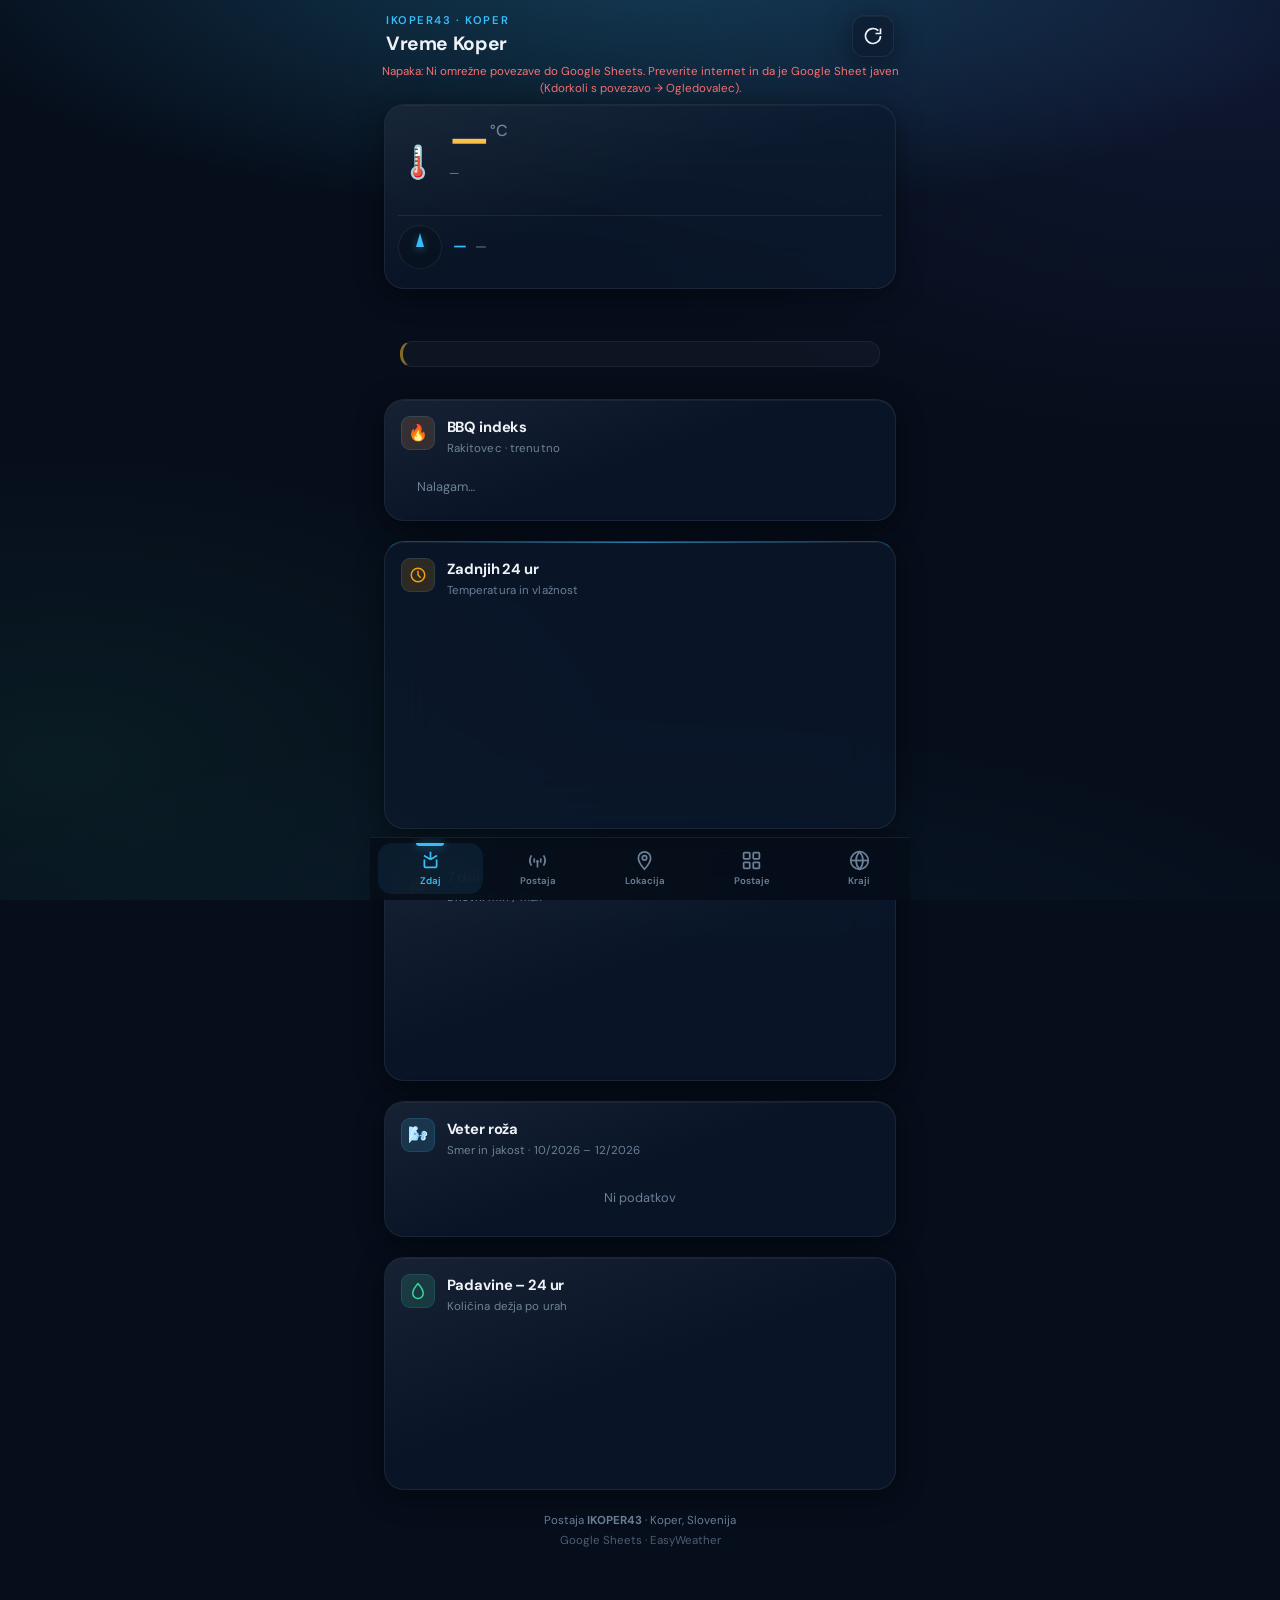
==== index.html @ 897188e5 "New feauters" ====
﻿<!DOCTYPE html>
<html lang="sl">
  <head>
    <meta charset="UTF-8" />
    <meta name="viewport" content="width=device-width, initial-scale=1, viewport-fit=cover" />
    <meta name="theme-color" content="#070f1a" />
    <meta name="description" content="Vremenska postaja IKOPER43 – Koper" />
    <title>Vreme Koper – IKOPER43</title>
    <link rel="manifest" href="manifest.webmanifest" />
    <link rel="icon" href="icons/icon-192.png" type="image/png" />
    <link rel="apple-touch-icon" href="icons/icon-192.png" />
    <meta name="apple-mobile-web-app-capable" content="yes" />
    <meta name="apple-mobile-web-app-status-bar-style" content="black-translucent" />
    <meta name="apple-mobile-web-app-title" content="Vreme Koper" />
    <meta name="mobile-web-app-capable" content="yes" />
    <link rel="preconnect" href="https://fonts.googleapis.com" />
    <link rel="preconnect" href="https://fonts.gstatic.com" crossorigin />
    <link
      href="https://fonts.googleapis.com/css2?family=DM+Sans:ital,opsz,wght@0,9..40,400;0,9..40,500;0,9..40,600;0,9..40,700&display=swap"
      rel="stylesheet"
    />
    <link rel="stylesheet" href="css/styles.css" />
    <script src="vendor/chart.umd.min.js"></script>
  </head>
  <body>
    <div class="bg-gradient" aria-hidden="true"></div>

    <header class="header">
      <div class="header__brand">
        <p class="header__station">IKOPER43 · Koper</p>
        <h1 class="header__title">Vreme Koper</h1>
      </div>
      <div class="header__actions">
        <button type="button" id="btn-install" class="btn btn--ghost hidden" aria-label="Namesti aplikacijo">
          Namesti
        </button>
        <button type="button" id="btn-refresh" class="btn btn--icon" aria-label="Osveži podatke">
          <svg width="20" height="20" viewBox="0 0 24 24" fill="none" stroke="currentColor" stroke-width="2" aria-hidden="true">
            <path d="M21 12a9 9 0 1 1-2.64-6.36" />
            <polyline points="21 3 21 9 15 9" />
          </svg>
        </button>
      </div>
    </header>

    <p id="status" class="status" role="status">Nalagam podatke…</p>

    <main class="main">
      <section class="card now-panel" aria-label="Trenutno vreme">
        <div class="now-panel__top">
          <span id="weather-icon" class="now-panel__icon" aria-hidden="true">🌡️</span>
          <div class="now-panel__main">
            <div class="now-panel__temp">
              <span id="temp-main">—</span><span class="now-panel__unit">°C</span>
              <span id="temp-trend" class="now-panel__trend" aria-hidden="true"></span>
            </div>
            <p id="hero-sub" class="now-panel__time">—</p>
            <p id="temp-feel" class="now-panel__feel"></p>
          </div>
          <div id="day-range" class="now-panel__extremes"></div>
        </div>
        <div class="now-panel__wind">
          <div class="wind-compass wind-compass--sm" aria-label="Smer vetra">
            <div class="wind-compass__ring">
              <div id="wind-needle" class="wind-compass__needle"></div>
            </div>
          </div>
          <div class="now-panel__wind-txt">
            <span id="wind-dir-label" class="now-panel__wind-dir">—</span>
            <span id="wind-speed" class="now-panel__wind-spd">—</span>
          </div>
        </div>
        <div id="metrics" class="now-panel__grid" aria-label="Meritve"></div>
      </section>

      <!-- Sonce & luna -->
      <div id="sun-strip" class="sun-strip" aria-label="Sonce in luna"></div>

      <!-- Zanimivost dneva -->
      <div id="day-fact" class="day-fact" hidden aria-label="Zanimivost dneva"></div>

      <!-- Ta dan v preteklosti -->
      <div id="day-history" class="day-history" hidden aria-label="Ta dan v preteklosti"></div>

      <!-- BBQ indeks -->
      <section class="card bbq-home-card" aria-label="BBQ indeks">
        <div class="card__head">
          <span class="card__icon" style="background:rgba(251,146,60,0.15);color:#fb923c" aria-hidden="true">🔥</span>
          <div>
            <h2 class="card__title">BBQ indeks</h2>
            <p class="card__desc" id="bbq-home-sub">Rakitovec · trenutno</p>
          </div>
        </div>
        <div id="bbq-home-content" class="bbq-content">
          <p class="forecast-loading">Nalagam…</p>
        </div>
      </section>

      <section class="card chart-card chart-card--hero">
        <div class="card__head">
          <span class="card__icon card__icon--warm" aria-hidden="true">
            <svg width="18" height="18" viewBox="0 0 24 24" fill="none" stroke="currentColor" stroke-width="2" stroke-linecap="round" stroke-linejoin="round"><circle cx="12" cy="12" r="9"/><path d="M12 7v5l3 3"/></svg>
          </span>
          <div>
            <h2 class="card__title">Zadnjih 24 ur</h2>
            <p class="card__desc">Temperatura in vlažnost</p>
          </div>
        </div>
        <div class="chart-wrap chart-wrap--hero">
          <canvas id="chart-hourly" aria-label="Graf temperature in vlažnosti"></canvas>
        </div>
      </section>

      <section class="card chart-card">
        <div class="card__head">
          <span class="card__icon card__icon--warm" aria-hidden="true">
            <svg width="18" height="18" viewBox="0 0 24 24" fill="none" stroke="currentColor" stroke-width="2" stroke-linecap="round" stroke-linejoin="round"><rect x="3" y="12" width="4" height="9" rx="1"/><rect x="10" y="7" width="4" height="14" rx="1"/><rect x="17" y="3" width="4" height="18" rx="1"/></svg>
          </span>
          <div>
            <h2 class="card__title">7 dni</h2>
            <p class="card__desc">Dnevni min / max</p>
          </div>
        </div>
        <div class="chart-wrap chart-wrap--short">
          <canvas id="chart-daily" aria-label="Graf dnevnih min in max temperatur"></canvas>
        </div>
      </section>

      <!-- Veter roža -->
      <section class="card" aria-label="Veter roža">
        <div class="card__head">
          <span class="card__icon" style="background:rgba(56,189,248,0.15);color:#38bdf8" aria-hidden="true">🌬️</span>
          <div>
            <h2 class="card__title">Veter roža</h2>
            <p class="card__desc">Smer in jakost · <span id="wind-rose-info">zadnji 3 meseci</span></p>
          </div>
        </div>
        <div id="wind-rose-svg" style="display:flex;justify-content:center;overflow:hidden">
          <p class="forecast-loading">Nalagam…</p>
        </div>
      </section>

      <section class="card chart-card">
        <div class="card__head">
          <span class="card__icon card__icon--rain" aria-hidden="true">
            <svg width="18" height="18" viewBox="0 0 24 24" fill="none" stroke="currentColor" stroke-width="2" stroke-linecap="round" stroke-linejoin="round"><path d="M12 2c0 0-7 8-7 13a7 7 0 0 0 14 0c0-5-7-13-7-13z"/></svg>
          </span>
          <div>
            <h2 class="card__title">Padavine – 24 ur</h2>
            <p class="card__desc">Količina dežja po urah</p>
          </div>
        </div>
        <div class="chart-wrap chart-wrap--short chart-wrap--has-empty">
          <canvas id="chart-precip-24h" aria-label="Graf padavin zadnjih 24 ur"></canvas>
          <p class="chart-empty hidden">Ni padavin v zadnjih 24 urah</p>
        </div>
      </section>

    </main>

    <footer class="footer">
      <p>Postaja <strong>IKOPER43</strong> · Koper, Slovenija</p>
      <p class="footer__meta">Google Sheets · EasyWeather</p>
    </footer>

        <nav class="bottom-nav" aria-label="Glavna navigacija">
      <a href="./" class="bottom-nav__link bottom-nav__link--active">
        <svg class="bottom-nav__svg" viewBox="0 0 24 24" fill="none" stroke="currentColor" stroke-width="2" aria-hidden="true">
          <path d="M12 3v9m0 0 7.5-4.5M12 12 4.5 7.5M5 12v7a2 2 0 0 0 2 2h10a2 2 0 0 0 2-2v-7" />
        </svg>
        Zdaj
      </a>
      <a href="./forecast.html" class="bottom-nav__link">
        <svg class="bottom-nav__svg" viewBox="0 0 24 24" fill="none" stroke="currentColor" stroke-width="2" aria-hidden="true">
          <path d="M12 13v7"/><path d="M8.56 9.56a6 6 0 0 0 0 4.88M15.44 9.56a6 6 0 0 1 0 4.88"/><path d="M5.12 6.12a11 11 0 0 0 0 11.76M18.88 6.12a11 11 0 0 1 0 11.76"/><circle cx="12" cy="13" r="1.5" fill="currentColor" stroke="none"/>
        </svg>
        Postaja
      </a>
      <a href="./lokacija.html" class="bottom-nav__link">
        <svg class="bottom-nav__svg" viewBox="0 0 24 24" fill="none" stroke="currentColor" stroke-width="2" aria-hidden="true">
          <path d="M12 2a7 7 0 0 1 7 7c0 5-7 13-7 13S5 14 5 9a7 7 0 0 1 7-7z"/><circle cx="12" cy="9" r="2.5"/>
        </svg>
        Lokacija
      </a>
      <a href="./postaje.html" class="bottom-nav__link">
        <svg class="bottom-nav__svg" viewBox="0 0 24 24" fill="none" stroke="currentColor" stroke-width="2" aria-hidden="true">
          <rect x="3" y="3" width="7" height="7" rx="1"/><rect x="14" y="3" width="7" height="7" rx="1"/><rect x="3" y="14" width="7" height="7" rx="1"/><rect x="14" y="14" width="7" height="7" rx="1"/>
        </svg>
        Postaje
      </a>
      <a href="./sreca.html" class="bottom-nav__link">
        <svg class="bottom-nav__svg" viewBox="0 0 24 24" fill="none" stroke="currentColor" stroke-width="2" aria-hidden="true">
          <circle cx="12" cy="12" r="10"/><path d="M12 2a15.3 15.3 0 0 1 4 10 15.3 15.3 0 0 1-4 10 15.3 15.3 0 0 1-4-10 15.3 15.3 0 0 1 4-10z"/><path d="M2 12h20"/>
        </svg>
        Kraji
      </a>
    </nav>

    <script type="module" src="js/app.js"></script>
    <noscript>
      <p class="noscript-msg">Za prikaz vremena potrebujete JavaScript.</p>
    </noscript>
  </body>
</html>
---- css/styles.css ----
:root {
  --bg: #060e1b;
  --bg-elevated: #0d1e33;
  --card: rgba(12, 26, 46, 0.68);
  --card-hover: rgba(18, 36, 60, 0.88);
  --card-border: rgba(255, 255, 255, 0.07);
  --card-highlight: rgba(255, 255, 255, 0.045);
  --text: #eef2f7;
  --text-secondary: #94a3b8;
  --muted: #6b7f96;
  --accent: #38bdf8;
  --accent-dim: rgba(56, 189, 248, 0.12);
  --warm: #f59e0b;
  --warm-glow: rgba(245, 158, 11, 0.22);
  --cold: #38bdf8;
  --hot: #f43f5e;
  --rain: #34d399;
  --radius: 20px;
  --radius-sm: 12px;
  --shadow: 0 6px 28px rgba(0, 0, 0, 0.45), 0 1px 0 var(--card-highlight) inset;
  --safe-bottom: env(safe-area-inset-bottom, 0px);
}

*,
*::before,
*::after {
  box-sizing: border-box;
}

html {
  -webkit-tap-highlight-color: transparent;
}

body {
  margin: 0;
  min-height: 100dvh;
  font-family: 'DM Sans', system-ui, sans-serif;
  background: var(--bg);
  color: var(--text);
  line-height: 1.5;
  padding-bottom: calc(4.75rem + var(--safe-bottom));
  -webkit-font-smoothing: antialiased;
}

.bg-gradient {
  position: fixed;
  inset: 0;
  z-index: -1;
  background:
    radial-gradient(ellipse 100% 50% at 50% -5%, rgba(56, 189, 248, 0.26), transparent 58%),
    radial-gradient(ellipse 55% 45% at 95% 5%, rgba(99, 102, 241, 0.1), transparent),
    radial-gradient(ellipse 45% 35% at 5% 85%, rgba(52, 211, 153, 0.07), transparent),
    radial-gradient(ellipse 60% 30% at 50% 110%, rgba(56, 189, 248, 0.06), transparent),
    var(--bg);
}

/* —— Header —— */
.header {
  display: flex;
  align-items: center;
  justify-content: space-between;
  padding: 0.75rem 1rem 0.25rem;
  max-width: 540px;
  margin: 0 auto;
}

.header__station {
  margin: 0;
  font-size: 0.7rem;
  font-weight: 600;
  letter-spacing: 0.14em;
  text-transform: uppercase;
  color: var(--accent);
}

.header__title {
  margin: 0.1rem 0 0;
  font-size: 1.2rem;
  font-weight: 700;
  letter-spacing: -0.02em;
}

.header__actions {
  display: flex;
  gap: 0.5rem;
  align-items: center;
}

.btn {
  border: none;
  cursor: pointer;
  font: inherit;
  border-radius: var(--radius-sm);
  transition: background 0.2s, transform 0.15s;
}

.btn:active {
  transform: scale(0.96);
}

.btn--ghost {
  padding: 0.5rem 0.85rem;
  background: var(--accent-dim);
  color: var(--accent);
  font-size: 0.78rem;
  font-weight: 600;
}

.btn--icon {
  width: 42px;
  height: 42px;
  display: grid;
  place-items: center;
  background: var(--card);
  border: 1px solid var(--card-border);
  color: var(--text);
  box-shadow: var(--shadow);
}

.hidden {
  display: none !important;
}

.status {
  text-align: center;
  font-size: 0.72rem;
  color: var(--muted);
  margin: 0 1rem 0.4rem;
  min-height: 1rem;
  max-width: 540px;
  margin-left: auto;
  margin-right: auto;
}

.status--error {
  color: #f87171;
}

/* —— Layout —— */
.main {
  max-width: 540px;
  margin: 0 auto;
  padding: 0 0.85rem 1rem;
  display: flex;
  flex-direction: column;
  gap: 1.25rem;
}

.card {
  background: var(--card);
  border: 1px solid var(--card-border);
  border-radius: var(--radius);
  box-shadow: var(--shadow);
  backdrop-filter: blur(24px);
  -webkit-backdrop-filter: blur(24px);
  position: relative;
  overflow: hidden;
}
.card::before {
  content: '';
  position: absolute;
  inset: 0;
  border-radius: inherit;
  background: linear-gradient(160deg, rgba(255,255,255,0.055) 0%, transparent 50%);
  pointer-events: none;
}

.card__head {
  display: flex;
  align-items: flex-start;
  gap: 0.75rem;
  padding: 1rem 1rem 0;
}

.card__icon {
  width: 34px;
  height: 34px;
  display: grid;
  place-items: center;
  border-radius: 9px;
  background: var(--accent-dim);
  color: var(--accent);
  flex-shrink: 0;
  border: 1px solid rgba(56,189,248,0.15);
}

.card__icon svg {
  display: block;
}

.card__icon--warm {
  background: rgba(245, 158, 11, 0.15);
  color: var(--warm);
}

.card__icon--rain {
  background: rgba(52, 211, 153, 0.15);
  color: var(--rain);
}

.card__title {
  margin: 0;
  font-size: 0.92rem;
  font-weight: 700;
  letter-spacing: -0.01em;
}

.card__desc {
  margin: 0.1rem 0 0;
  font-size: 0.72rem;
  color: var(--muted);
  letter-spacing: 0.01em;
}

/* —— Trenutno stanje (kompaktno) —— */
.now-panel {
  padding: 0.75rem 0.85rem 0.65rem;
}

.now-panel__top {
  display: flex;
  align-items: center;
  gap: 0.65rem;
}

.now-panel__icon {
  font-size: 2rem;
  line-height: 1;
  flex-shrink: 0;
}

.now-panel__main {
  flex: 1;
  min-width: 0;
}

.now-panel__temp {
  display: flex;
  align-items: flex-start;
  gap: 0.1rem;
  line-height: 1;
}

.now-panel__temp span:first-child {
  font-size: 2.75rem;
  font-weight: 700;
  letter-spacing: -0.03em;
  background: linear-gradient(180deg, #fde68a 0%, var(--warm) 100%);
  -webkit-background-clip: text;
  -webkit-text-fill-color: transparent;
  background-clip: text;
}

.now-panel__unit {
  font-size: 1rem;
  font-weight: 500;
  color: var(--muted);
  margin-top: 0.35rem;
  -webkit-text-fill-color: var(--muted);
}

/* Trend puščica */
.now-panel__trend {
  font-size: 1.4rem;
  font-weight: 700;
  margin-top: 0.2rem;
  margin-left: 0.1rem;
  -webkit-text-fill-color: initial;
  line-height: 1;
}
.trend--up   { color: #f43f5e; }
.trend--down { color: #38bdf8; }
.trend--flat { color: var(--muted); }

/* Občutek temperature */
.now-panel__feel {
  display: inline-block;
  font-size: 0.7rem;
  font-weight: 600;
  padding: 0.15em 0.5em;
  border-radius: 5px;
  margin: 0.25rem 0 0;
}
.feel--freeze   { background: rgba(56,189,248,0.2);  color: #7dd3fc; }
.feel--cold     { background: rgba(56,189,248,0.15); color: #38bdf8; }
.feel--cool     { background: rgba(99,179,237,0.12); color: #93c5fd; }
.feel--nice     { background: rgba(52,211,153,0.15); color: #34d399; }
.feel--warm     { background: rgba(245,158,11,0.15); color: #f59e0b; }
.feel--hot      { background: rgba(244,63,94,0.15);  color: #f43f5e; }
.feel--scorching{ background: rgba(244,63,94,0.25);  color: #fb7185; }

/* Zadnji dež – manjši tekst v metrics celici */
.now-stat__sub {
  display: block;
  font-size: 0.6rem;
  font-weight: 400;
  color: var(--muted);
  margin-top: 0.1rem;
  line-height: 1.2;
}

.now-panel__time {
  margin: 0.2rem 0 0;
  font-size: 0.75rem;
  color: var(--muted);
}

.now-panel__extremes {
  display: flex;
  flex-direction: column;
  gap: 0.3rem;
  flex-shrink: 0;
}

.now-ext {
  font-size: 1rem;
  font-weight: 700;
  padding: 0.2rem 0.45rem;
  border-radius: 6px;
  background: rgba(0, 0, 0, 0.25);
  text-align: center;
  white-space: nowrap;
}

.now-ext--cold {
  color: var(--cold);
}

.now-ext--hot {
  color: var(--hot);
}

.now-panel__wind {
  display: flex;
  align-items: center;
  gap: 0.65rem;
  margin-top: 0.55rem;
  padding-top: 0.55rem;
  border-top: 1px solid var(--card-border);
}

.now-panel__wind-txt {
  display: flex;
  align-items: baseline;
  gap: 0.5rem;
  flex: 1;
}

.now-panel__wind-dir {
  font-weight: 700;
  font-size: 0.95rem;
  color: var(--accent);
}

.now-panel__wind-spd {
  font-size: 0.85rem;
  color: var(--muted);
}

.now-panel__grid {
  display: grid;
  grid-template-columns: repeat(3, 1fr);
  gap: 0.35rem;
  margin-top: 0.55rem;
}

.now-stat {
  background: rgba(0, 0, 0, 0.2);
  border-radius: 8px;
  padding: 0.35rem 0.4rem;
  text-align: center;
}

.now-stat__lbl {
  display: block;
  font-size: 0.6rem;
  text-transform: uppercase;
  letter-spacing: 0.04em;
  color: var(--muted);
  line-height: 1.2;
}

.now-stat__val {
  display: block;
  font-size: 0.8rem;
  font-weight: 600;
  margin-top: 0.1rem;
  font-variant-numeric: tabular-nums;
}

/* —— Wind compass —— */
.wind-compass__ring {
  position: relative;
  width: 96px;
  height: 96px;
  border-radius: 50%;
  border: 2px solid var(--card-border);
  background: rgba(0, 0, 0, 0.2);
}

.wind-compass--sm .wind-compass__ring {
  width: 44px;
  height: 44px;
  border-width: 1px;
}

.wind-compass__needle {
  position: absolute;
  inset: 14px;
  transform-origin: center center;
  transition: transform 0.45s cubic-bezier(0.34, 1.2, 0.64, 1);
}

.wind-compass--sm .wind-compass__needle {
  inset: 6px;
}

.wind-compass__needle::after {
  content: '';
  position: absolute;
  left: 50%;
  top: 2px;
  margin-left: -6px;
  border-left: 6px solid transparent;
  border-right: 6px solid transparent;
  border-bottom: 28px solid var(--accent);
  filter: drop-shadow(0 2px 4px rgba(56, 189, 248, 0.45));
}

.wind-compass--sm .wind-compass__needle::after {
  margin-left: -4px;
  border-left-width: 4px;
  border-right-width: 4px;
  border-bottom-width: 14px;
  top: 1px;
}

/* —— Charts —— */
.chart-card {
  padding-bottom: 0.85rem;
}

/* —— Alarmi —— */
#alerts-container {
  max-width: 540px;
  margin: 0 auto;
  padding: 0 0.85rem;
  display: flex;
  flex-direction: column;
  gap: 0.4rem;
}

.alert-banner {
  display: flex;
  align-items: flex-start;
  gap: 0.6rem;
  padding: 0.65rem 0.85rem;
  border-radius: var(--radius-sm);
  border-left: 3px solid currentColor;
  font-size: 0.82rem;
}

.alert-banner__icon { font-size: 1rem; flex-shrink: 0; line-height: 1.4; }
.alert-banner__body { display: flex; flex-direction: column; gap: 0.1rem; }
.alert-banner__body strong { font-weight: 700; }

.alert--yellow  { background: rgba(234,179,8,0.12);   color: #fcd34d; }
.alert--orange  { background: rgba(249,115,22,0.12);  color: #fb923c; }
.alert--red     { background: rgba(244,63,94,0.15);   color: #f43f5e; }
.alert--violet  { background: rgba(167,139,250,0.15); color: #a78bfa; }

.alert-fallback-link {
  display: inline-block;
  padding: 0.35rem 0.8rem;
  font-size: 0.78rem;
  color: var(--muted);
  text-decoration: none;
  border: 1px solid var(--card-border);
  border-radius: var(--radius-sm);
  transition: color 0.15s, border-color 0.15s;
}
.alert-fallback-link:hover { color: var(--text); border-color: rgba(255,255,255,0.2); }

/* —— 7-dnevna napoved —— */
.forecast-card { padding-bottom: 1rem; }

.forecast-scroll {
  display: flex;
  overflow-x: auto;
  gap: 0.4rem;
  padding: 0.5rem 1rem 0.25rem;
  -webkit-overflow-scrolling: touch;
  scrollbar-width: none;
}
.forecast-scroll::-webkit-scrollbar { display: none; }

.forecast-loading {
  color: var(--muted);
  font-size: 0.8rem;
  padding: 0.5rem 1rem;
  margin: 0;
}

.forecast-day {
  display: flex;
  flex-direction: column;
  align-items: center;
  gap: 0.3rem;
  min-width: 60px;
  padding: 0.6rem 0.4rem;
  border-radius: var(--radius-sm);
  background: rgba(0,0,0,0.2);
  border: 1px solid var(--card-border);
  flex-shrink: 0;
}

.forecast-day__lbl {
  font-size: 0.68rem;
  font-weight: 600;
  color: var(--muted);
  text-transform: uppercase;
  letter-spacing: 0.04em;
}

.forecast-day__icon { font-size: 1.5rem; line-height: 1; }

.forecast-day__temps {
  display: flex;
  flex-direction: column;
  align-items: center;
  gap: 0.1rem;
  line-height: 1.2;
}

.forecast-day__max {
  font-size: 0.88rem;
  font-weight: 700;
  color: var(--hot);
}

.forecast-day__min {
  font-size: 0.75rem;
  font-weight: 500;
  color: var(--cold);
}

.forecast-day__rain {
  font-size: 0.65rem;
  color: var(--rain);
  font-weight: 600;
}

.forecast-day__rain--none { color: var(--muted); }

/* —— Radar —— */
.radar-card { padding-bottom: 0.85rem; }

/* —— Temperatura morja —— */
.sea-card { padding-bottom: 1rem; }

.sea-content { padding: 0.75rem 1rem 0; }

.sea-current {
  display: flex;
  align-items: baseline;
  gap: 0.5rem;
  margin-bottom: 0.85rem;
}

.sea-current__val {
  font-size: 2rem;
  font-weight: 700;
  color: #38bdf8;
  letter-spacing: -0.02em;
}

.sea-current__lbl {
  font-size: 0.75rem;
  color: var(--muted);
}

.sea-week {
  display: flex;
  gap: 0.4rem;
  overflow-x: auto;
  scrollbar-width: none;
  padding-bottom: 0.25rem;
}
.sea-week::-webkit-scrollbar { display: none; }

.sea-day {
  display: flex;
  flex-direction: column;
  align-items: center;
  gap: 0.2rem;
  min-width: 52px;
  padding: 0.45rem 0.3rem;
  border-radius: var(--radius-sm);
  background: rgba(56,189,248,0.07);
  border: 1px solid rgba(56,189,248,0.15);
  flex-shrink: 0;
}

.sea-day__lbl {
  font-size: 0.62rem;
  font-weight: 600;
  color: var(--muted);
  text-transform: uppercase;
  letter-spacing: 0.04em;
}

.sea-day__val {
  font-size: 0.85rem;
  font-weight: 700;
  color: #38bdf8;
}

/* —— Radar zemljevid —— */
.radar-map-wrap {
  padding: 0.5rem 0.75rem 0.75rem;
  display: flex;
  flex-direction: column;
  gap: 0.5rem;
}

.radar-map {
  width: 100%;
  height: 300px;
  border-radius: 10px;
  overflow: hidden;
  background: #0f1c2e;
  z-index: 0;
}

.radar-controls {
  display: flex;
  align-items: center;
  gap: 0.65rem;
}

.radar-btn {
  width: 34px;
  height: 34px;
  border-radius: 50%;
  border: none;
  background: var(--accent-dim);
  color: var(--accent);
  cursor: pointer;
  display: grid;
  place-items: center;
  flex-shrink: 0;
  transition: background 0.15s;
}

.radar-btn:active { transform: scale(0.94); }

.radar-timeline {
  flex: 1;
  height: 4px;
  background: rgba(148,163,184,0.15);
  border-radius: 2px;
  overflow: hidden;
}

.radar-timeline__bar {
  height: 100%;
  width: 0%;
  background: var(--accent);
  border-radius: 2px;
  transition: width 0.3s;
}

.radar-time {
  font-size: 0.72rem;
  font-weight: 600;
  color: var(--muted);
  font-variant-numeric: tabular-nums;
  min-width: 2.5rem;
  text-align: right;
}

.radar-time--forecast { color: var(--rain); }

.radar-updated {
  margin: 0;
  font-size: 0.65rem;
  color: var(--muted);
  text-align: right;
}

/* ARSO radar GIF */
.windy-wrap {
  padding: 0 0 0.75rem;
  border-radius: 0 0 1rem 1rem;
  overflow: hidden;
}

.windy-wrap iframe {
  width: 100%;
  height: 380px;
  border: none;
  display: block;
}

.radar-wrap {
  padding: 0.5rem 0.75rem 0.75rem;
  display: flex;
  flex-direction: column;
  gap: 0.5rem;
}

.radar-img {
  width: 100%;
  max-width: 100%;
  height: auto;
  display: block;
  border-radius: 10px;
  overflow: hidden;
  background: #0f1c2e;
}

/* —— Vremenski alarmi —— */
.warn-list { padding: 0.5rem 0.75rem 0.75rem; display: flex; flex-direction: column; gap: 0.5rem; }

.warn-none {
  padding: 0.6rem 0.25rem;
  font-size: 0.85rem;
  color: var(--muted);
  margin: 0;
}

.warn-row {
  display: flex;
  align-items: center;
  gap: 0.6rem;
  padding: 0.6rem 0.75rem;
  border-radius: 12px;
  background: rgba(255,255,255,0.04);
  position: relative;
  overflow: hidden;
}

.warn-row__bar {
  position: absolute;
  left: 0; top: 0; bottom: 0;
  width: 3px;
  border-radius: 0 2px 2px 0;
}

.warn-row__icon { font-size: 1.2rem; flex-shrink: 0; }

.warn-row__body {
  flex: 1;
  display: flex;
  flex-direction: column;
  gap: 0.1rem;
}

.warn-row__title { font-size: 0.85rem; font-weight: 600; }
.warn-row__desc  { font-size: 0.75rem; color: var(--muted); }

.warn-row__badge {
  font-size: 0.65rem;
  font-weight: 700;
  padding: 0.2rem 0.5rem;
  border-radius: 20px;
  white-space: nowrap;
}
.warn-row__badge--yellow { background: rgba(251,191,36,0.18); color: #fbbf24; }
.warn-row__badge--orange { background: rgba(249,115,22,0.18); color: #f97316; }
.warn-row__badge--red    { background: rgba(244,63,94,0.18);  color: #f43f5e; }

/* —— Aktivnosti —— */
.act-list { padding: 0.5rem 0.75rem 0.75rem; display: flex; flex-direction: column; gap: 0.55rem; }

.act-row {
  display: flex;
  align-items: center;
  gap: 0.65rem;
}

.act-row__icon { font-size: 1.3rem; width: 1.8rem; text-align: center; flex-shrink: 0; }

.act-row__body { flex: 1; }

.act-row__top {
  display: flex;
  justify-content: space-between;
  align-items: baseline;
  margin-bottom: 0.25rem;
}

.act-row__name  { font-size: 0.82rem; font-weight: 600; }
.act-row__score { font-size: 0.75rem; font-weight: 700; }

.act-bar {
  height: 5px;
  border-radius: 3px;
  background: rgba(255,255,255,0.08);
  overflow: hidden;
}

.act-bar__fill {
  height: 100%;
  border-radius: 3px;
  transition: width 0.6s ease;
}

/* —— Kraji grid —— */
.main--kraji { padding-top: 0.5rem; }

.kraji-grid {
  display: grid;
  grid-template-columns: repeat(2, 1fr);
  gap: 0.5rem;
  padding: 0.5rem 0.75rem 0.75rem;
}

.kraj-tile {
  background: rgba(255,255,255,0.04);
  border: 1px solid rgba(255,255,255,0.07);
  border-radius: 14px;
  padding: 0.65rem 0.7rem;
  display: flex;
  flex-direction: column;
  gap: 0.2rem;
}

.kraj-tile__top {
  display: flex;
  align-items: center;
  gap: 0.35rem;
  margin-bottom: 0.15rem;
}

.kraj-tile__emoji { font-size: 1rem; line-height: 1; }
.kraj-tile__name  { flex: 1; font-size: 0.75rem; font-weight: 600; white-space: nowrap; overflow: hidden; text-overflow: ellipsis; }
.kraj-tile__icon  { font-size: 1.1rem; }

.kraj-tile__temp {
  font-size: 1.6rem;
  font-weight: 700;
  letter-spacing: -0.03em;
  line-height: 1;
}

.kraj-tile__range {
  font-size: 0.68rem;
  color: var(--muted);
  display: flex;
  gap: 0.3rem;
  align-items: center;
  flex-wrap: wrap;
}

.kraj-rain { color: #38bdf8; }

/* —— Valovi (Windy) —— */
.waves-scroll { padding: 0.25rem 0.75rem 0.75rem; }

.waves-list { display: flex; flex-direction: column; }

.waves-day-sep {
  font-size: 0.7rem;
  font-weight: 700;
  letter-spacing: 0.06em;
  text-transform: uppercase;
  color: var(--muted);
  padding: 0.6rem 0 0.2rem;
}

.waves-row {
  display: grid;
  grid-template-columns: 3rem 3.5rem 3rem 1fr;
  align-items: center;
  gap: 0.5rem;
  padding: 0.35rem 0;
  border-bottom: 1px solid rgba(255,255,255,0.04);
  font-size: 0.82rem;
}
.waves-row:last-child { border-bottom: none; }

.waves-row__time { color: var(--muted); font-size: 0.75rem; }
.waves-row__h    { font-weight: 700; font-size: 0.9rem; }
.waves-row__dir  { color: var(--text-secondary); font-size: 0.78rem; }
.waves-row__per  { color: var(--muted); font-size: 0.75rem; text-align: right; }

/* —— Satelitska slika —— */
.satellite-controls {
  display: flex;
  gap: 0.4rem;
  padding: 0 0.75rem 0.5rem;
}
.sat-btn {
  padding: 0.25rem 0.7rem;
  border: 1px solid rgba(255,255,255,0.15);
  border-radius: 20px;
  background: transparent;
  color: var(--text-secondary);
  font-size: 0.75rem;
  cursor: pointer;
  transition: all 0.15s;
}
.sat-btn--active,
.sat-btn:hover {
  background: rgba(129,140,248,0.18);
  border-color: #818cf8;
  color: #c7d2fe;
}
.satellite-wrap {
  padding: 0 0.75rem 0.75rem;
  display: flex;
  flex-direction: column;
  gap: 0.5rem;
}
.satellite-img {
  width: 100%;
  height: auto;
  display: block;
  border-radius: 10px;
  background: #0f1c2e;
  min-height: 120px;
}

/* —— Urna napoved —— */
.forecast-hourly-wrap { padding: 0 0 0.5rem; }

.hourly-scroll {
  display: flex;
  flex-direction: column;
  max-height: 380px;
  overflow-y: auto;
  scrollbar-width: thin;
  scrollbar-color: var(--card-border) transparent;
}

.hourly-day-sep {
  padding: 0.5rem 1rem 0.25rem;
  font-size: 0.68rem;
  font-weight: 700;
  color: var(--accent);
  text-transform: uppercase;
  letter-spacing: 0.06em;
  background: rgba(56,189,248,0.05);
  border-top: 1px solid var(--card-border);
}

.hourly-item {
  display: grid;
  grid-template-columns: 3rem 1.6rem 2.5rem 3rem 2rem;
  align-items: center;
  gap: 0.5rem;
  padding: 0.45rem 1rem;
  border-bottom: 1px solid rgba(148,163,184,0.05);
  font-variant-numeric: tabular-nums;
}

.hourly-item:last-child { border-bottom: none; }

.hourly-item__time {
  font-size: 0.78rem;
  color: var(--muted);
}

.hourly-item__icon { font-size: 1.1rem; text-align: center; }

.hourly-item__temp {
  font-size: 0.88rem;
  font-weight: 600;
}

.hourly-item__rain {
  font-size: 0.78rem;
  color: var(--rain);
  font-weight: 600;
}

.hourly-item__rain--none { color: var(--muted); }

.hourly-item__unit {
  font-size: 0.6rem;
  font-weight: 400;
  margin-left: 0.1em;
}

.hourly-item__prob {
  font-size: 0.72rem;
  color: var(--muted);
}

.forecast-day__prob {
  font-size: 0.6rem;
  color: var(--muted);
  font-weight: 400;
}

/* Hero card – prvi graf na glavni strani */
.chart-card--hero {
  border-top-color: rgba(56, 189, 248, 0.3);
  position: relative;
  overflow: hidden;
}

.chart-card--hero::before {
  content: '';
  position: absolute;
  top: 0; left: 8%; right: 8%;
  height: 1px;
  background: linear-gradient(90deg, transparent, rgba(56, 189, 248, 0.6), transparent);
  pointer-events: none;
}

.chart-wrap {
  position: relative;
  height: 190px;
  padding: 0 0.5rem 0.25rem;
}

.chart-wrap--hero {
  height: 215px;
}

.chart-wrap--short {
  height: 160px;
}

.chart-wrap--tall {
  height: 260px;
}

.chart-wrap--compact {
  height: 140px;
}

/* Empty state za padavinski graf */
.chart-wrap--has-empty {
  display: grid;
}

.chart-wrap--has-empty canvas,
.chart-wrap--has-empty .chart-empty {
  grid-area: 1 / 1;
}

.chart-empty {
  display: flex;
  align-items: center;
  justify-content: center;
  margin: 0;
  font-size: 0.8rem;
  color: var(--muted);
  pointer-events: none;
}

.charts-stack {
  display: flex;
  flex-direction: column;
  gap: 0.85rem;
}

/* —— Footer —— */
.footer {
  max-width: 540px;
  margin: 0 auto;
  padding: 0.25rem 1.25rem 0.5rem;
  text-align: center;
  font-size: 0.72rem;
  color: var(--muted);
}

.footer p {
  margin: 0.15rem 0;
}

.footer__meta {
  opacity: 0.7;
}

.noscript-msg {
  padding: 1rem;
  color: #f87171;
  text-align: center;
}

body.is-loading .now-panel__temp span:first-child {
  opacity: 0.45;
}

/* —— Bottom nav —— */
.bottom-nav {
  position: fixed;
  bottom: 0;
  left: 0;
  right: 0;
  z-index: 50;
  display: flex;
  max-width: 540px;
  margin: 0 auto;
  padding: 0.35rem 0.5rem calc(0.35rem + var(--safe-bottom));
  gap: 0.15rem;
  background: rgba(6, 14, 25, 0.92);
  border-top: 1px solid rgba(255,255,255,0.07);
  backdrop-filter: blur(28px);
  -webkit-backdrop-filter: blur(28px);
  overflow-x: auto;
  scrollbar-width: none;
}
.bottom-nav::-webkit-scrollbar { display: none; }

.bottom-nav__link {
  flex: 1;
  display: flex;
  flex-direction: column;
  align-items: center;
  gap: 0.18rem;
  padding: 0.4rem 0.3rem;
  border-radius: 14px;
  text-decoration: none;
  color: var(--muted);
  font-weight: 600;
  transition: color 0.2s, background 0.2s;
  position: relative;
}

.bottom-nav__svg {
  width: 22px;
  height: 22px;
  transition: transform 0.2s;
}

.bottom-nav__link--active {
  color: var(--accent);
  background: rgba(56,189,248,0.09);
}

.bottom-nav__link--active .bottom-nav__svg {
  transform: translateY(-1px);
}

.bottom-nav__link--active::after {
  content: '';
  position: absolute;
  top: 0;
  left: 50%;
  transform: translateX(-50%);
  width: 28px;
  height: 3px;
  border-radius: 0 0 4px 4px;
  background: var(--accent);
  box-shadow: 0 0 10px rgba(56,189,248,0.6);
}

/* —— History / stats —— */
.filters {
  padding: 1rem;
  display: flex;
  flex-direction: column;
  gap: 0.85rem;
}

.filters__row {
  display: grid;
  grid-template-columns: 1fr 1fr;
  gap: 0.65rem;
}

.filter-field {
  display: flex;
  flex-direction: column;
  gap: 0.35rem;
  font-size: 0.68rem;
  color: var(--muted);
  text-transform: uppercase;
  letter-spacing: 0.06em;
  font-weight: 600;
}

.filter-field select {
  font: inherit;
  font-size: 0.92rem;
  text-transform: none;
  letter-spacing: normal;
  font-weight: 500;
  color: var(--text);
  background: rgba(0, 0, 0, 0.3);
  border: 1px solid var(--card-border);
  border-radius: var(--radius-sm);
  padding: 0.6rem 0.7rem;
  appearance: none;
  background-image: url("data:image/svg+xml,%3Csvg xmlns='http://www.w3.org/2000/svg' width='12' height='12' fill='%238b9cb3'%3E%3Cpath d='M6 8L1 3h10z'/%3E%3C/svg%3E");
  background-repeat: no-repeat;
  background-position: right 0.65rem center;
  padding-right: 2rem;
}

.view-toggle {
  display: flex;
  gap: 0.35rem;
  padding: 0.25rem;
  background: rgba(0, 0, 0, 0.25);
  border-radius: var(--radius-sm);
  border: 1px solid var(--card-border);
}

.view-toggle__btn {
  flex: 1;
  border: none;
  background: transparent;
  color: var(--muted);
  font: inherit;
  font-size: 0.85rem;
  font-weight: 600;
  padding: 0.5rem;
  border-radius: 8px;
  cursor: pointer;
  transition: background 0.15s, color 0.15s;
}

.view-toggle__btn--active {
  background: var(--accent-dim);
  color: var(--accent);
}

.summary-card {
  padding: 1rem 1rem 0.85rem;
}

.summary-strip__label {
  margin: 0 0 0.5rem;
  font-size: 1rem;
  font-weight: 700;
  color: var(--text);
  letter-spacing: -0.01em;
}

.stat-pills {
  display: grid;
  grid-template-columns: repeat(3, 1fr);
  gap: 0.5rem;
}

.stat-pill {
  background: var(--card);
  border: 1px solid var(--card-border);
  border-radius: var(--radius-sm);
  padding: 0.6rem 0.55rem;
  text-align: center;
  box-shadow: 0 4px 12px rgba(0, 0, 0, 0.2);
}

.stat-pill__lbl {
  display: block;
  font-size: 0.62rem;
  text-transform: uppercase;
  letter-spacing: 0.05em;
  color: var(--muted);
  margin-bottom: 0.2rem;
}

.stat-pill__val {
  font-size: 1rem;
  font-weight: 700;
}

.stat-pill--cold .stat-pill__val { color: var(--cold); }
.stat-pill--warm .stat-pill__val { color: var(--warm); }
.stat-pill--hot .stat-pill__val { color: var(--hot); }
.stat-pill--rain .stat-pill__val { color: var(--rain); }

.stat-pill__dt {
  display: block;
  font-size: 0.65rem;
  opacity: 0.65;
  margin-top: 0.15rem;
  line-height: 1.2;
}

/* Diff badge – primerjava z lanskim letom */
.diff-badge {
  display: inline-block;
  font-size: 0.65rem;
  font-weight: 600;
  padding: 0.05em 0.3em;
  border-radius: 4px;
  margin-left: 0.25em;
  vertical-align: middle;
}
.diff-badge--up   { background: rgba(244, 63, 94, 0.15); color: #f43f5e; }
.diff-badge--down { background: rgba(56, 189, 248, 0.18); color: #38bdf8; }

/* Napis primerjave nad piluli */
.summary-strip__cmp {
  font-size: 0.7rem;
  opacity: 0.55;
  margin: 0 0 0.5rem;
}

/* Rekordne oznake v tabeli */
.rec-badge {
  font-size: 0.7rem;
  vertical-align: middle;
  margin-left: 0.1em;
}

.table-card {
  padding-bottom: 0.75rem;
}

.table-scroll {
  overflow-x: auto;
  padding: 0 0.5rem;
  -webkit-overflow-scrolling: touch;
}

.data-table {
  width: 100%;
  border-collapse: collapse;
  font-size: 0.8rem;
}

.data-table th,
.data-table td {
  padding: 0.55rem 0.4rem;
  border-bottom: 1px solid var(--card-border);
}

.data-table th {
  color: var(--muted);
  font-weight: 600;
  font-size: 0.65rem;
  text-transform: uppercase;
  letter-spacing: 0.04em;
  text-align: right;
}

.data-table th:first-child,
.data-table td:first-child {
  text-align: left;
}

.data-table td {
  text-align: right;
  font-variant-numeric: tabular-nums;
}

.data-table tbody tr:hover {
  background: rgba(255, 255, 255, 0.03);
}

.data-table tbody tr:last-child td {
  border-bottom: none;
}

.data-table__empty {
  text-align: center !important;
  color: var(--muted);
  padding: 1.5rem !important;
}

.row-hot td:nth-child(3) {
  color: var(--hot);
  font-weight: 600;
}

.row-cold td:nth-child(2) {
  color: var(--cold);
  font-weight: 600;
}

body.is-loading .stat-pill {
  opacity: 0.55;
}

/* —— Posodobitev PWA —— */
.update-banner {
  position: fixed;
  top: 0;
  left: 0;
  right: 0;
  z-index: 300;
  display: flex;
  align-items: center;
  justify-content: center;
  gap: 0.75rem;
  padding: 0.55rem 1rem;
  padding-top: calc(0.55rem + env(safe-area-inset-top, 0px));
  background: rgba(56, 189, 248, 0.95);
  color: #0f172a;
  font-size: 0.82rem;
  font-weight: 600;
  box-shadow: 0 4px 20px rgba(0, 0, 0, 0.3);
}

.update-banner button {
  border: none;
  background: #0f172a;
  color: #f1f5f9;
  font: inherit;
  font-size: 0.78rem;
  font-weight: 700;
  padding: 0.35rem 0.75rem;
  border-radius: 8px;
  cursor: pointer;
}

/* —— Namestitev PWA —— */
.install-modal {
  position: fixed;
  inset: 0;
  z-index: 200;
  display: grid;
  place-items: end center;
  padding: 1rem;
  padding-bottom: calc(1rem + var(--safe-bottom));
}

.install-modal.hidden {
  display: none;
}

.install-modal__backdrop {
  position: absolute;
  inset: 0;
  background: rgba(0, 0, 0, 0.65);
}

.install-modal__panel {
  position: relative;
  width: 100%;
  max-width: 400px;
  background: var(--bg-elevated);
  border: 1px solid var(--card-border);
  border-radius: var(--radius);
  padding: 1.25rem 1rem 1rem;
  box-shadow: 0 -8px 40px rgba(0, 0, 0, 0.5);
}

.install-modal__close {
  position: absolute;
  top: 0.5rem;
  right: 0.65rem;
  border: none;
  background: transparent;
  color: var(--muted);
  font-size: 1.5rem;
  line-height: 1;
  cursor: pointer;
  padding: 0.25rem;
}

.install-modal__title {
  margin: 0 0 0.75rem;
  font-size: 1.05rem;
  padding-right: 1.5rem;
}

.install-steps {
  margin: 0;
  padding-left: 1.2rem;
  color: var(--muted);
  font-size: 0.9rem;
}

.install-steps li {
  margin-bottom: 0.55rem;
}

.install-steps strong {
  color: var(--text);
}

.install-icon {
  display: inline-block;
  padding: 0.1rem 0.35rem;
  border-radius: 4px;
  background: rgba(255, 255, 255, 0.1);
  font-size: 0.85rem;
}

/* ——————————————————————————————————————
   Zanimivost dneva
   —————————————————————————————————————— */

.day-fact {
  margin: 0 1rem 0.75rem;
  display: flex;
  gap: 0.65rem;
  align-items: flex-start;
  padding: 0.75rem 0.9rem;
  background: rgba(148, 163, 184, 0.05);
  border: 1px solid rgba(148, 163, 184, 0.1);
  border-left: 3px solid rgba(251, 191, 36, 0.5);
  border-radius: var(--radius-sm);
}

.day-fact__icon {
  font-size: 1.05rem;
  line-height: 1;
  flex-shrink: 0;
  margin-top: 0.05rem;
}

.day-fact__body {
  display: flex;
  flex-direction: column;
  gap: 0.35rem;
}

.day-fact__text {
  margin: 0;
  font-size: 0.78rem;
  color: var(--text);
  line-height: 1.5;
}

.day-fact__secondary {
  margin: 0;
  font-size: 0.73rem;
  color: var(--muted);
  line-height: 1.45;
  padding-top: 0.3rem;
  border-top: 1px solid rgba(148, 163, 184, 0.1);
}

/* ——————————————————————————————————————
   Strele (Blitzortung)
   —————————————————————————————————————— */

.lightning-card { padding-bottom: 0.85rem; }

/* Status dot */
.lightning-status { margin-left: auto; display: flex; align-items: center; }

.lightning-dot {
  width: 8px;
  height: 8px;
  border-radius: 50%;
  flex-shrink: 0;
}

.lightning-dot--on {
  background: #34d399;
  box-shadow: 0 0 6px rgba(52,211,153,0.7);
  animation: lightning-pulse 2s infinite;
}

.lightning-dot--off {
  background: rgba(148,163,184,0.4);
}

@keyframes lightning-pulse {
  0%, 100% { opacity: 1; }
  50%       { opacity: 0.4; }
}

/* Stats vrstica */
.lightning-stats {
  display: grid;
  grid-template-columns: repeat(4, 1fr);
  gap: 0.4rem;
  padding: 0.5rem 1rem;
  border-bottom: 1px solid rgba(148,163,184,0.08);
}

.lightning-stat {
  display: flex;
  flex-direction: column;
  align-items: center;
  gap: 0.1rem;
  padding: 0.4rem 0.2rem;
  border-radius: 8px;
  background: rgba(251,191,36,0.05);
}

.lightning-stat--near { background: rgba(56,189,248,0.06); }

.lightning-stat--danger {
  background: rgba(244,63,94,0.12);
  border: 1px solid rgba(244,63,94,0.3);
  animation: lightning-flash 1s ease-in-out 3;
}

@keyframes lightning-flash {
  0%, 100% { background: rgba(244,63,94,0.12); }
  50%      { background: rgba(244,63,94,0.25); }
}

.lightning-stat__val {
  font-size: 1.2rem;
  font-weight: 700;
  color: #fbbf24;
  font-variant-numeric: tabular-nums;
  line-height: 1;
}

.lightning-stat--near .lightning-stat__val { color: #38bdf8; }
.lightning-stat--danger .lightning-stat__val { color: var(--hot); }

.lightning-stat__lbl {
  font-size: 0.58rem;
  color: var(--muted);
  text-align: center;
  line-height: 1.2;
}

/* Legenda */
.lightning-legend {
  display: flex;
  gap: 0.75rem;
  padding: 0.4rem 1rem;
  font-size: 0.65rem;
}

.lightning-legend__item { display: flex; align-items: center; gap: 0.2rem; color: var(--muted); }
.lightning-legend__item--new  { color: #ffffff; }
.lightning-legend__item--15   { color: #fbbf24; }
.lightning-legend__item--30   { color: #f97316; }
.lightning-legend__item--old  { color: rgba(244,63,94,0.7); }

/* ——————————————————————————————————————
   Ta dan v preteklosti (glavna stran)
   —————————————————————————————————————— */

.day-history {
  margin: 0 1rem 0.75rem;
  background: var(--card);
  border: 1px solid var(--card-border);
  border-radius: var(--radius);
  backdrop-filter: blur(12px);
  overflow: hidden;
}

.dh-loading {
  padding: 0.75rem 1rem;
  font-size: 0.78rem;
  color: var(--muted);
}

.dh-header {
  display: flex;
  align-items: center;
  gap: 0.5rem;
  padding: 0.65rem 1rem 0.5rem;
  border-bottom: 1px solid rgba(148,163,184,0.08);
}

.dh-header__icon { font-size: 0.95rem; }

.dh-header__title {
  font-size: 0.78rem;
  font-weight: 600;
  color: var(--text);
}

.dh-header__date {
  font-size: 0.7rem;
  color: var(--muted);
  margin-left: auto;
}

.dh-scroll {
  display: flex;
  gap: 0.5rem;
  overflow-x: auto;
  scrollbar-width: none;
  padding: 0.65rem 1rem 0.75rem;
  -webkit-overflow-scrolling: touch;
}
.dh-scroll::-webkit-scrollbar { display: none; }

.dh-card {
  display: flex;
  flex-direction: column;
  align-items: center;
  gap: 0.2rem;
  min-width: 68px;
  padding: 0.55rem 0.5rem;
  background: rgba(148,163,184,0.05);
  border: 1px solid rgba(148,163,184,0.1);
  border-radius: var(--radius-sm);
  flex-shrink: 0;
  text-align: center;
}

.dh-card__year {
  font-size: 0.65rem;
  font-weight: 700;
  color: var(--muted);
  text-transform: uppercase;
  letter-spacing: 0.06em;
}

.dh-card__temps {
  display: flex;
  flex-direction: column;
  align-items: center;
  gap: 0.1rem;
}

.dh-card__max {
  font-size: 0.9rem;
  font-weight: 700;
  color: #f97316;
  white-space: nowrap;
}

.dh-card__max--rec { color: var(--hot); }

.dh-card__min {
  font-size: 0.78rem;
  font-weight: 600;
  color: var(--cold);
  white-space: nowrap;
}

.dh-card__min--rec { color: #60a5fa; }

.dh-card__rain {
  font-size: 0.68rem;
  color: var(--rain);
  font-weight: 600;
  white-space: nowrap;
}

.dh-card__rain--rec { color: #34d399; }

.dh-card__rain--dry { color: var(--muted); }

.dh-card__wind {
  font-size: 0.62rem;
  color: var(--muted);
  white-space: nowrap;
}

/* ——————————————————————————————————————
   Sončni pas + lunina faza (glavna stran)
   —————————————————————————————————————— */

.sun-strip {
  margin: 0 1rem 0.75rem;
  display: flex;
  flex-direction: column;
  gap: 0.55rem;
}

/* 24h časovnica s sončnim lokom */
.sun-arc {
  display: flex;
  flex-direction: column;
  gap: 0.35rem;
}

.sun-arc__track {
  position: relative;
  height: 8px;
  background: rgba(148, 163, 184, 0.12);
  border-radius: 4px;
  overflow: visible;
}

/* Dnevni del (med vzhodom in zahodom) */
.sun-arc__day {
  position: absolute;
  top: 0;
  height: 100%;
  background: linear-gradient(90deg, rgba(251,191,36,0.25), rgba(251,191,36,0.55), rgba(251,191,36,0.25));
  border-radius: 4px;
}

/* Marker za trenutno pozicijo sonca / lune */
.sun-arc__marker {
  position: absolute;
  top: 50%;
  transform: translate(-50%, -50%);
  line-height: 1;
  font-size: 1rem;
  z-index: 1;
}

.sun-arc__dot {
  display: block;
  filter: drop-shadow(0 0 4px rgba(251,191,36,0.6));
}

.sun-arc__labels {
  display: flex;
  justify-content: space-between;
  align-items: center;
  font-size: 0.72rem;
  color: var(--muted);
}

.sun-arc__rise,
.sun-arc__set {
  display: flex;
  align-items: center;
  gap: 0.25rem;
  color: var(--warm);
  font-weight: 600;
}

.sun-arc__daylen {
  font-size: 0.68rem;
  color: var(--muted);
}

/* Lunina faza — kompaktna vrstica */
.moon-pill {
  display: flex;
  align-items: center;
  gap: 0.5rem;
  padding: 0.45rem 0.75rem;
  background: rgba(148, 163, 184, 0.06);
  border: 1px solid rgba(148, 163, 184, 0.1);
  border-radius: 10px;
  flex-wrap: wrap;
}

.moon-pill__icon { font-size: 1.1rem; line-height: 1; }

.moon-pill__name {
  font-size: 0.78rem;
  font-weight: 600;
  color: var(--text);
}

.moon-pill__illum {
  font-size: 0.72rem;
  color: var(--muted);
}

.moon-pill__next {
  font-size: 0.68rem;
  color: var(--muted);
  margin-left: auto;
}

/* Lunin vpliv na plimo */
.moon-tide {
  display: inline-flex;
  align-items: center;
  gap: 0.2rem;
  font-size: 0.65rem;
  font-weight: 600;
  padding: 0.1rem 0.45rem;
  border-radius: 6px;
}

.moon-tide--spring {
  background: rgba(56, 189, 248, 0.15);
  color: #38bdf8;
}

.moon-tide--neap {
  background: rgba(148, 163, 184, 0.12);
  color: var(--muted);
}

/* ——————————————————————————————————————
   Lunina faza v plimski sekciji (napoved)
   —————————————————————————————————————— */

.moon-forecast-pill {
  display: flex;
  align-items: center;
  gap: 0.65rem;
  padding: 0.6rem 1rem;
  margin: 0.5rem 0 0;
  background: rgba(148, 163, 184, 0.05);
  border-top: 1px solid rgba(148, 163, 184, 0.08);
  border-radius: 0 0 var(--radius-sm) var(--radius-sm);
}

.moon-forecast-pill__icon { font-size: 1.5rem; line-height: 1; }

.moon-forecast-pill__body {
  display: flex;
  flex-direction: column;
  gap: 0.2rem;
}

.moon-forecast-pill__name {
  font-size: 0.82rem;
  font-weight: 600;
  color: var(--text);
}

.moon-forecast-pill__next {
  font-size: 0.72rem;
  color: var(--muted);
  display: flex;
  align-items: center;
  gap: 0.4rem;
  flex-wrap: wrap;
}

/* ——————————————————————————————————————
   Kakovost zraka
   —————————————————————————————————————— */

.aq-content { padding: 0.75rem 1rem 0.5rem; }

.aq-hero {
  display: flex;
  align-items: center;
  gap: 1rem;
  margin-bottom: 0.85rem;
  padding: 0.75rem 1rem;
  border-radius: var(--radius-sm);
  background: rgba(52, 211, 153, 0.06);
  border: 1px solid rgba(52, 211, 153, 0.15);
}

.aq-aqi {
  display: flex;
  flex-direction: column;
  align-items: center;
  min-width: 52px;
}

.aq-aqi__val {
  font-size: 2rem;
  font-weight: 700;
  line-height: 1;
  letter-spacing: -0.02em;
}

.aq-aqi__lbl {
  font-size: 0.6rem;
  font-weight: 600;
  color: var(--muted);
  text-transform: uppercase;
  letter-spacing: 0.06em;
}

.aq-bar-wrap { flex: 1; display: flex; flex-direction: column; gap: 0.4rem; }

.aq-bar {
  position: relative;
  height: 6px;
  background: rgba(148,163,184,0.12);
  border-radius: 3px;
  overflow: hidden;
}

.aq-bar__fill {
  height: 100%;
  border-radius: 3px;
  transition: width 0.5s ease;
}

.aq-label {
  font-size: 0.78rem;
  font-weight: 600;
}

/* AQI color classes */
.aqi--good    .aq-aqi__val, .aqi--good    .aq-label { color: #34d399; }
.aqi--fair    .aq-aqi__val, .aqi--fair    .aq-label { color: #a3e635; }
.aqi--moderate .aq-aqi__val, .aqi--moderate .aq-label { color: #fbbf24; }
.aqi--poor    .aq-aqi__val, .aqi--poor    .aq-label { color: #f97316; }
.aqi--verypoor .aq-aqi__val, .aqi--verypoor .aq-label { color: #f43f5e; }
.aqi--hazardous .aq-aqi__val, .aqi--hazardous .aq-label { color: #a855f7; }

.aqi--good    .aq-bar__fill { background: #34d399; }
.aqi--fair    .aq-bar__fill { background: #a3e635; }
.aqi--moderate .aq-bar__fill { background: #fbbf24; }
.aqi--poor    .aq-bar__fill { background: #f97316; }
.aqi--verypoor .aq-bar__fill { background: #f43f5e; }
.aqi--hazardous .aq-bar__fill { background: #a855f7; }

.aq-pollutants {
  display: flex;
  flex-direction: column;
  gap: 0.45rem;
  margin-bottom: 0.5rem;
}

.aq-poll {
  display: grid;
  grid-template-columns: 52px 1fr auto;
  align-items: center;
  gap: 0.5rem;
}

.aq-poll__lbl {
  font-size: 0.72rem;
  color: var(--muted);
  font-weight: 600;
}

.aq-poll__bar {
  height: 4px;
  background: rgba(148,163,184,0.12);
  border-radius: 2px;
  overflow: hidden;
}

.aq-poll__fill {
  height: 100%;
  background: #34d399;
  border-radius: 2px;
}

.aq-poll__fill--over { background: #f97316; }

.aq-poll__val {
  font-size: 0.7rem;
  color: var(--muted);
  text-align: right;
  white-space: nowrap;
}

.aq-poll__val--over { color: #f97316; font-weight: 600; }

/* ——————————————————————————————————————
   Plima in oseka
   —————————————————————————————————————— */

.tide-content { padding: 0.75rem 1rem 0; }

.tide-chart-wrap {
  display: flex;
  align-items: stretch;
  gap: 0.4rem;
  margin-bottom: 0.75rem;
}

.tide-svg {
  flex: 1;
  height: 80px;
  border-radius: 8px;
  overflow: visible;
}

.tide-axis {
  display: flex;
  flex-direction: column;
  justify-content: space-between;
  font-size: 0.58rem;
  color: var(--muted);
  text-align: right;
  min-width: 2.8rem;
  padding: 2px 0;
}

.tide-extrema {
  display: flex;
  flex-direction: column;
  gap: 0.4rem;
  margin-bottom: 0.5rem;
}

.tide-event {
  display: flex;
  align-items: center;
  gap: 0.65rem;
  padding: 0.4rem 0.65rem;
  border-radius: 10px;
}

.tide-event--high { background: rgba(56,189,248,0.08); border: 1px solid rgba(56,189,248,0.18); }
.tide-event--low  { background: rgba(148,163,184,0.06); border: 1px solid rgba(148,163,184,0.1); }

.tide-event__icon { font-size: 1.1rem; line-height: 1; }

.tide-event__info {
  flex: 1;
  display: flex;
  flex-direction: column;
  gap: 0.1rem;
}

.tide-event__label {
  font-size: 0.75rem;
  font-weight: 600;
  color: var(--text);
}

.tide-event__time {
  font-size: 0.68rem;
  color: var(--muted);
}

.tide-event__level {
  font-size: 0.85rem;
  font-weight: 700;
  color: #38bdf8;
  font-variant-numeric: tabular-nums;
}

.tide-note {
  font-size: 0.62rem;
  color: rgba(148,163,184,0.55);
  margin: 0.25rem 0 0;
  line-height: 1.4;
}

/* ——————————————————————————————————————
   Rekordi in heatmap (records.html)
   —————————————————————————————————————— */

.main--records {
  display: flex;
  flex-direction: column;
  gap: 1rem;
  padding: 1rem;
  max-width: 640px;
  margin: 0 auto;
}

.records-grid {
  display: grid;
  grid-template-columns: repeat(2, 1fr);
  gap: 0.6rem;
  padding: 0.75rem 1rem;
}

.record-item {
  display: flex;
  flex-direction: column;
  gap: 0.15rem;
  padding: 0.65rem 0.75rem;
  border-radius: var(--radius-sm);
  background: rgba(148,163,184,0.05);
  border: 1px solid rgba(148,163,184,0.1);
}

.record-item--hot  { border-color: rgba(244,63,94,0.3); background: rgba(244,63,94,0.06); }
.record-item--cold { border-color: rgba(56,189,248,0.3); background: rgba(56,189,248,0.06); }
.record-item--rain { border-color: rgba(52,211,153,0.3); background: rgba(52,211,153,0.06); }
.record-item--wind { border-color: rgba(245,158,11,0.3); background: rgba(245,158,11,0.06); }

.record-item__icon { font-size: 1.1rem; line-height: 1; }

.record-item__label {
  font-size: 0.65rem;
  font-weight: 600;
  text-transform: uppercase;
  letter-spacing: 0.06em;
  color: var(--muted);
}

.record-item__val {
  font-size: 1.35rem;
  font-weight: 700;
  letter-spacing: -0.02em;
  line-height: 1.1;
}

.record-item--hot  .record-item__val { color: var(--hot); }
.record-item--cold .record-item__val { color: var(--cold); }
.record-item--rain .record-item__val { color: var(--rain); }
.record-item--wind .record-item__val { color: var(--warm); }

.record-item__date {
  font-size: 0.65rem;
  color: var(--muted);
  margin-top: 0.1rem;
}

/* Mesečna klimatologija */
.monthly-climate {
  padding: 0.5rem 0.75rem 0.75rem;
  overflow-x: auto;
  scrollbar-width: none;
}
.monthly-climate::-webkit-scrollbar { display: none; }

.climate-row {
  display: flex;
  gap: 0.3rem;
  min-width: min-content;
}

.climate-month {
  display: flex;
  flex-direction: column;
  align-items: center;
  gap: 0.2rem;
  min-width: 46px;
  padding: 0.5rem 0.25rem;
  border-radius: 8px;
  background: rgba(148,163,184,0.05);
  border: 1px solid rgba(148,163,184,0.08);
  flex-shrink: 0;
}

.climate-month__lbl {
  font-size: 0.58rem;
  font-weight: 700;
  text-transform: uppercase;
  color: var(--muted);
  letter-spacing: 0.04em;
}

.climate-month__max { font-size: 0.78rem; font-weight: 700; color: #f43f5e; }
.climate-month__avg { font-size: 0.68rem; color: var(--warm); }
.climate-month__min { font-size: 0.78rem; font-weight: 700; color: #38bdf8; }
.climate-month__rain {
  font-size: 0.62rem;
  color: var(--rain);
  margin-top: 0.1rem;
}

/* Temperature heatmap */
.heatmap-card { overflow: hidden; }

.heatmap-controls {
  display: flex;
  align-items: center;
  gap: 0.6rem;
  padding: 0.25rem 1rem 0.5rem;
}

.heatmap-year-label {
  font-size: 0.78rem;
  color: var(--muted);
}

.filter-select--sm {
  padding: 0.25rem 0.5rem;
  font-size: 0.8rem;
  background: var(--bg-elevated);
  color: var(--text);
  border: 1px solid rgba(148,163,184,0.2);
  border-radius: 8px;
  cursor: pointer;
}

.heatmap-wrap {
  padding: 0 0.75rem 0.5rem;
  overflow-x: auto;
  scrollbar-width: none;
  -webkit-overflow-scrolling: touch;
}
.heatmap-wrap::-webkit-scrollbar { display: none; }

.heatmap-grid {
  display: grid;
  grid-template-rows: repeat(7, 11px);
  grid-auto-flow: column;
  gap: 2px;
  width: max-content;
  padding: 0.25rem 0;
}

.heatmap-month-labels {
  display: flex;
  gap: 0;
  font-size: 0.55rem;
  color: var(--muted);
  margin-bottom: 4px;
  padding-left: 1px;
  width: max-content;
}

.heatmap-dow-labels {
  display: grid;
  grid-template-rows: repeat(7, 11px);
  gap: 2px;
  font-size: 0.55rem;
  color: var(--muted);
  text-align: right;
  padding-right: 4px;
  flex-shrink: 0;
  align-items: center;
}

.heatmap-container {
  display: flex;
  gap: 0;
}

.heatmap-cell {
  width: 11px;
  height: 11px;
  border-radius: 2px;
  background: rgba(148,163,184,0.08);
  cursor: default;
  transition: opacity 0.1s;
}

.heatmap-cell:hover { opacity: 0.75; }

.heatmap-cell--empty { background: transparent; }

/* Temperature color scale */
.heatmap-cell[data-t="freezing"]  { background: #1e3a5f; }
.heatmap-cell[data-t="cold"]      { background: #1a6fa8; }
.heatmap-cell[data-t="cool"]      { background: #38bdf8; }
.heatmap-cell[data-t="mild"]      { background: #4ade80; }
.heatmap-cell[data-t="warm"]      { background: #fbbf24; }
.heatmap-cell[data-t="hot"]       { background: #f97316; }
.heatmap-cell[data-t="scorching"] { background: #f43f5e; }

.heatmap-legend {
  display: flex;
  align-items: center;
  gap: 0.5rem;
  padding: 0 1rem 0.75rem;
  font-size: 0.65rem;
  color: var(--muted);
}

.heatmap-legend__scale {
  flex: 1;
  height: 8px;
  border-radius: 4px;
  background: linear-gradient(90deg,
    #1e3a5f 0%, #1a6fa8 17%, #38bdf8 33%,
    #4ade80 50%, #fbbf24 67%, #f97316 83%, #f43f5e 100%);
}

/* ——————————————————————————————————————
   Navigation — 4 tabs
   —————————————————————————————————————— */

/* 5 tabic – vsaka 20% */
.bottom-nav__link {
  font-size: 0.6rem;
  min-width: 0;
  flex-shrink: 0;
  flex-basis: 20%;
}

.bottom-nav__svg {
  width: 21px;
  height: 21px;
}

/* ——————————————————————————————————————
   LOKACIJA – PRAZNO STANJE & PRESETS
   —————————————————————————————————————— */

.loc-empty {
  display: flex;
  flex-direction: column;
  align-items: center;
  text-align: center;
  padding: 2.5rem 1rem 1.5rem;
  gap: 0.75rem;
}
.loc-empty__icon { font-size: 3rem; }
.loc-empty__title { font-size: 1.25rem; font-weight: 700; margin: 0; }
.loc-empty__desc  { font-size: 0.82rem; color: var(--muted); margin: 0; max-width: 28rem; line-height: 1.5; }
.loc-empty__btn   { margin-top: 0.5rem; font-size: 0.95rem; padding: 0.75rem 1.5rem; }

.loc-presets       { width: 100%; max-width: 32rem; margin-top: 0.75rem; }
.loc-presets__title { font-size: 0.75rem; color: var(--muted); margin-bottom: 0.5rem; }
.loc-presets__grid {
  display: grid;
  grid-template-columns: repeat(2, 1fr);
  gap: 0.4rem;
}
.loc-preset {
  background: rgba(255,255,255,0.05);
  border: 1px solid var(--card-border);
  border-radius: var(--radius-sm);
  color: var(--text);
  font-size: 0.78rem;
  padding: 0.5rem 0.75rem;
  text-align: left;
  cursor: pointer;
  transition: background 0.15s;
}
.loc-preset:hover { background: rgba(255,255,255,0.1); }

/* ——————————————————————————————————————
   LOKACIJA – TRENUTNE RAZMERE
   —————————————————————————————————————— */

.loc-now-card { }   /* padding via card__head + loc-current-body */

.loc-current-body {
  padding: 0.4rem 1rem 1rem;
}

.loc-now-pills {
  display: flex;
  flex-wrap: wrap;
  gap: 0.4rem 1rem;
}
.loc-now-pills span {
  font-size: 0.8rem;
  color: var(--muted);
}

/* ——————————————————————————————————————
   LOKACIJA – DNEVNA NAPOVED (vertikalni seznam)
   —————————————————————————————————————— */

.loc-daily-list {
  display: flex;
  flex-direction: column;
  padding: 0 1rem 0.5rem;
}

.loc-day-row {
  display: grid;
  grid-template-columns: 5.5rem 2rem 4.5rem 1fr;
  align-items: center;
  gap: 0.6rem;
  padding: 0.75rem 0;
  border-bottom: 1px solid var(--card-border);
}
.loc-day-row:last-child { border-bottom: none; }

.loc-day-row__lbl  { font-size: 0.84rem; color: var(--muted); }
.loc-day-row__icon { font-size: 1.3rem; text-align: center; }
.loc-day-row__temps { font-size: 0.92rem; font-weight: 600; }
.loc-day-row__min  { font-weight: 400; color: var(--muted); margin-left: 0.3rem; }
.loc-day-row__extra {
  display: flex;
  flex-wrap: wrap;
  gap: 0.3rem;
  justify-content: flex-end;
  align-items: center;
}
.loc-day-row__tag {
  font-size: 0.72rem;
  padding: 0.2rem 0.45rem;
  border-radius: 5px;
  white-space: nowrap;
}
.loc-day-row__tag--precip { color: #7dd3fc; background: rgba(125,211,252,0.12); }
.loc-day-row__tag--wind   { color: var(--muted); background: rgba(255,255,255,0.05); }
.loc-day-row__tag--uv     { color: var(--warm);  background: rgba(245,158,11,0.1); }

/* ——————————————————————————————————————
   LOKACIJA – URNA NAPOVED
   —————————————————————————————————————— */

#loc-hourly .hourly-scroll { padding: 0 1rem; }

.loc-hour-row {
  display: grid;
  grid-template-columns: 3.2rem 1.8rem 4.2rem 1fr;
  align-items: center;
  gap: 0.6rem;
  padding: 0.6rem 0;
  border-bottom: 1px solid rgba(255,255,255,0.05);
}
.loc-hour-row:last-child { border-bottom: none; }
.loc-hour-row__time  { font-size: 0.8rem; color: var(--muted); }
.loc-hour-row__icon  { font-size: 1.15rem; text-align: center; }
.loc-hour-row__temp  { font-size: 0.9rem; font-weight: 600; }
.hourly-feel         { font-size: 0.75rem; font-weight: 400; color: var(--muted); }
.loc-hour-row__right {
  display: flex;
  flex-wrap: wrap;
  gap: 0.35rem;
  justify-content: flex-end;
  align-items: center;
}
.loc-hour-row__precip { font-size: 0.76rem; color: #7dd3fc; }
.loc-hour-row__wind   { font-size: 0.76rem; color: var(--muted); }

/* ——————————————————————————————————————
   SNEŽNA NAPOVED
   —————————————————————————————————————— */

.snow-content { padding: 0.25rem 1rem 1rem; }

.snow-pills {
  display: flex;
  flex-wrap: wrap;
  gap: 0.5rem;
  margin-bottom: 0.85rem;
}
.snow-pill {
  display: inline-flex;
  align-items: center;
  gap: 0.3rem;
  padding: 0.3rem 0.7rem;
  border-radius: 99px;
  font-size: 0.78rem;
  font-weight: 600;
}
.snow-pill--depth {
  background: rgba(125,211,252,0.12);
  color: #7dd3fc;
  border: 1px solid rgba(125,211,252,0.25);
}
.snow-pill--freeze {
  background: rgba(165,243,252,0.08);
  color: #a5f3fc;
  border: 1px solid rgba(165,243,252,0.2);
}

.snow-days {
  display: flex;
  flex-direction: column;
  gap: 0.5rem;
  margin-bottom: 0.5rem;
}
.snow-day {
  display: grid;
  grid-template-columns: 5rem 1fr 5.5rem;
  align-items: center;
  gap: 0.6rem;
}
.snow-day__lbl { font-size: 0.8rem; color: var(--muted); }
.snow-day__bar-wrap {
  height: 6px;
  background: rgba(255,255,255,0.06);
  border-radius: 3px;
  overflow: hidden;
}
.snow-day__bar {
  height: 100%;
  background: linear-gradient(90deg, #7dd3fc, #a5f3fc);
  border-radius: 3px;
  transition: width 0.4s ease;
}
.snow-day__val { font-size: 0.8rem; font-weight: 600; color: #bae6fd; text-align: right; }
.snow-none { font-size: 0.82rem; color: var(--muted); margin: 0.25rem 0; }

/* Vsebnik napovedi za lokacijo */
#loc-forecast {
  display: flex;
  flex-direction: column;
  gap: 1.25rem;
}

/* Gumb za spremembo lokacije */
.loc-change-btn {
  display: block;
  width: 100%;
  margin-top: 0.5rem;
  text-align: center;
  font-size: 0.8rem;
}

/* ——————————————————————————————————————
   ARSO WEBMET IFRAME
   —————————————————————————————————————— */

.webmet-wrap {
  display: flex;
  flex-direction: column;
  gap: 0.85rem;
  padding: 0.25rem 0 0.5rem;
}

.webmet-desc {
  font-size: 0.8rem;
  color: var(--muted);
  line-height: 1.5;
  margin: 0;
}

.webmet-btn {
  display: inline-flex;
  align-items: center;
  gap: 0.5rem;
  padding: 0.65rem 1.1rem;
  background: rgba(245, 158, 11, 0.12);
  border: 1px solid rgba(245, 158, 11, 0.3);
  border-radius: var(--radius-sm);
  color: var(--warm);
  font-size: 0.85rem;
  font-weight: 600;
  text-decoration: none;
  transition: background 0.15s, border-color 0.15s;
  align-self: flex-start;
}
.webmet-btn:hover {
  background: rgba(245, 158, 11, 0.2);
  border-color: rgba(245, 158, 11, 0.5);
}

/* ——————————————————————————————————————
   POŽARNA NEVARNOST (FWI)
   —————————————————————————————————————— */

.fwi-hero {
  display: flex;
  align-items: flex-start;
  gap: 1rem;
  padding: 0.85rem 0 0.75rem;
  border-bottom: 1px solid var(--card-border);
  margin-bottom: 0.75rem;
}
.fwi-hero__val {
  font-size: 2.2rem;
  font-weight: 700;
  line-height: 1;
  min-width: 3rem;
  letter-spacing: -0.03em;
}
.fwi-hero__body { flex: 1; }
.fwi-hero__label {
  display: block;
  font-size: 0.8rem;
  font-weight: 600;
  text-transform: uppercase;
  letter-spacing: 0.04em;
  margin-bottom: 0.55rem;
}

/* FWI segmented bar */
.fwi-bar-wrap { width: 100%; }
.fwi-bar { position: relative; margin-bottom: 0.25rem; }
.fwi-bar__track {
  display: flex;
  height: 8px;
  border-radius: 4px;
  overflow: hidden;
  gap: 1px;
}
.fwi-bar__seg { flex: 1; }
.fwi-bar__seg--low      { background: #22c55e; }
.fwi-bar__seg--moderate { background: #eab308; }
.fwi-bar__seg--high     { background: #f97316; }
.fwi-bar__seg--veryhigh { background: #ef4444; }
.fwi-bar__seg--extreme  { background: #a855f7; }
.fwi-bar__marker {
  position: absolute;
  top: -2px;
  width: 3px;
  height: 12px;
  background: #fff;
  border-radius: 2px;
  transform: translateX(-50%);
  box-shadow: 0 0 4px rgba(0,0,0,0.6);
  transition: left 0.3s ease;
}
.fwi-bar__labels {
  display: flex;
  justify-content: space-between;
  font-size: 0.6rem;
  color: var(--muted);
  margin-top: 0.2rem;
}

/* FWI colour themes */
.fwi--low      .fwi-hero__val, .fwi--low      .fwi-hero__label { color: #22c55e; }
.fwi--moderate .fwi-hero__val, .fwi--moderate .fwi-hero__label { color: #eab308; }
.fwi--high     .fwi-hero__val, .fwi--high     .fwi-hero__label { color: #f97316; }
.fwi--veryhigh .fwi-hero__val, .fwi--veryhigh .fwi-hero__label { color: #ef4444; }
.fwi--extreme  .fwi-hero__val, .fwi--extreme  .fwi-hero__label { color: #a855f7; }

/* FWI week strip */
.fwi-week {
  display: flex;
  gap: 0.4rem;
  overflow-x: auto;
  padding-bottom: 0.25rem;
  -webkit-overflow-scrolling: touch;
}
.fwi-day {
  display: flex;
  flex-direction: column;
  align-items: center;
  gap: 0.15rem;
  min-width: 3.2rem;
  padding: 0.45rem 0.3rem;
  background: rgba(255,255,255,0.04);
  border-radius: var(--radius-sm);
  border: 1px solid var(--card-border);
}
.fwi-day__lbl { font-size: 0.65rem; color: var(--muted); text-transform: capitalize; }
.fwi-day__val { font-size: 1.05rem; font-weight: 700; }
.fwi-day__tag { font-size: 0.55rem; color: var(--muted); text-align: center; }

.fwi-day.fwi--low      .fwi-day__val { color: #22c55e; }
.fwi-day.fwi--moderate .fwi-day__val { color: #eab308; }
.fwi-day.fwi--high     .fwi-day__val { color: #f97316; }
.fwi-day.fwi--veryhigh .fwi-day__val { color: #ef4444; }
.fwi-day.fwi--extreme  .fwi-day__val { color: #a855f7; }

/* ——————————————————————————————————————
   NAPOVED ZA MOJO LOKACIJO
   —————————————————————————————————————— */

.loc-btn {
  margin-left: auto;
  font-size: 0.75rem;
  padding: 0.35rem 0.75rem;
  white-space: nowrap;
  flex-shrink: 0;
}

.loc-content {
  padding-top: 0.5rem;
}

.loc-header {
  display: flex;
  align-items: center;
  gap: 0.4rem;
  font-size: 0.8rem;
  color: var(--muted);
  margin-bottom: 0.65rem;
}
.loc-header__name {
  font-weight: 600;
  color: var(--text);
}

.loc-current {
  display: flex;
  align-items: center;
  gap: 0.6rem;
  margin-bottom: 0.85rem;
  padding-bottom: 0.75rem;
  border-bottom: 1px solid var(--card-border);
}
.loc-current__icon { font-size: 1.8rem; }
.loc-current__temp {
  font-size: 1.6rem;
  font-weight: 700;
  letter-spacing: -0.03em;
  color: var(--text);
}
.loc-current__sub {
  font-size: 0.75rem;
  color: var(--muted);
}

.loc-days {
  display: flex;
  gap: 0.45rem;
  overflow-x: auto;
  -webkit-overflow-scrolling: touch;
}
.loc-day {
  display: flex;
  flex-direction: column;
  align-items: center;
  gap: 0.2rem;
  min-width: 3.4rem;
  padding: 0.5rem 0.35rem;
  background: rgba(255,255,255,0.04);
  border: 1px solid var(--card-border);
  border-radius: var(--radius-sm);
}
.loc-day__lbl { font-size: 0.65rem; color: var(--muted); }
.loc-day__icon { font-size: 1.2rem; }
.loc-day__temps { font-size: 0.85rem; font-weight: 600; }
.loc-day__min { font-weight: 400; color: var(--muted); }
.loc-day__rain { font-size: 0.65rem; color: var(--rain); }
.loc-day__rain--none { color: var(--muted); }

.forecast-loading--err { color: var(--hot); }

/* ——————————————————————————————————————
   SUB-NAV (Postaja: Napoved / Zgodovina / Rekordi)
   —————————————————————————————————————— */

.sub-nav {
  display: flex;
  gap: 0.25rem;
  margin: 0.5rem 0.85rem 0;
  padding: 0.25rem;
  background: rgba(255,255,255,0.04);
  border: 1px solid rgba(255,255,255,0.06);
  border-radius: 14px;
  overflow-x: auto;
  -webkit-overflow-scrolling: touch;
}
.sub-nav::-webkit-scrollbar { display: none; }

.sub-nav__link {
  flex: 1;
  display: inline-flex;
  align-items: center;
  justify-content: center;
  gap: 0.3rem;
  padding: 0.42rem 0.6rem;
  border-radius: 10px;
  font-size: 0.77rem;
  font-weight: 500;
  color: var(--muted);
  text-decoration: none;
  white-space: nowrap;
  transition: background 0.18s, color 0.18s, box-shadow 0.18s;
}
.sub-nav__link:hover { background: rgba(255,255,255,0.05); color: var(--text); }
.sub-nav__link--active {
  background: rgba(14, 30, 50, 0.9);
  color: var(--text);
  font-weight: 600;
  box-shadow: 0 2px 10px rgba(0,0,0,0.4), 0 1px 0 rgba(255,255,255,0.06) inset;
}

/* ——————————————————————————————————————
   BBQ INDEKS
   —————————————————————————————————————— */

.bbq-card .card__icon {
  font-size: 1.4rem;
  display: flex;
  align-items: center;
  justify-content: center;
  width: 36px;
  height: 36px;
  border-radius: 10px;
  flex-shrink: 0;
}

/* ── Postaje v bližini ─────────────────────────────── */
.stations-list {
  display: flex;
  flex-direction: column;
  padding: 0.25rem 0 0.5rem;
}

.station-row {
  display: flex;
  align-items: center;
  gap: 0.75rem;
  padding: 0.6rem 1rem;
  border-bottom: 1px solid rgba(255,255,255,0.05);
}
.station-row:last-child { border-bottom: none; }

.station-row__icon {
  font-size: 1.4rem;
  width: 1.8rem;
  text-align: center;
  flex-shrink: 0;
}

.station-row__info {
  flex: 1;
  min-width: 0;
  display: flex;
  flex-direction: column;
  gap: 0.15rem;
}

.station-row__name {
  font-size: 0.85rem;
  font-weight: 600;
  color: var(--text);
  white-space: nowrap;
  overflow: hidden;
  text-overflow: ellipsis;
}

.station-row__meta {
  font-size: 0.72rem;
  color: var(--muted);
}

.station-row__right {
  display: flex;
  flex-direction: column;
  align-items: flex-end;
  gap: 0.1rem;
  flex-shrink: 0;
}

.station-row__temp {
  font-size: 1.05rem;
  font-weight: 700;
  color: var(--text);
}
.station-temp--hot  { color: var(--hot); }
.station-temp--cold { color: var(--cold); }

.station-row__dist {
  font-size: 0.68rem;
  color: var(--muted);
}

.stations-empty {
  padding: 0.75rem 1rem;
  color: var(--muted);
  font-size: 0.85rem;
}

/* ── Postaje SLO stran ─────────────────────────────── */
.stations-page-wrap {
  display: flex;
  flex-direction: column;
  gap: 0;
  padding-bottom: 1rem;
}

.stations-sort-bar {
  display: flex;
  gap: 0.5rem;
  padding: 0.75rem 1rem;
  flex-wrap: wrap;
}

.sort-btn {
  padding: 0.35rem 0.75rem;
  border-radius: 20px;
  border: 1px solid rgba(255,255,255,0.12);
  background: rgba(255,255,255,0.05);
  color: var(--muted);
  font-size: 0.78rem;
  font-family: inherit;
  cursor: pointer;
  transition: background 0.15s, color 0.15s, border-color 0.15s;
}
.sort-btn:hover { background: rgba(255,255,255,0.1); color: var(--text); }
.sort-btn--active {
  background: var(--accent-dim);
  color: var(--accent);
  border-color: var(--accent);
}

.stations-page-list {
  background: var(--card-bg);
  border-radius: 16px;
  margin: 0 1rem;
  overflow: hidden;
  border: 1px solid var(--card-border);
}

.st-row {
  display: flex;
  align-items: center;
  gap: 0.75rem;
  padding: 0.65rem 1rem;
  border-bottom: 1px solid rgba(255,255,255,0.05);
}
.st-row:last-child { border-bottom: none; }

.st-row__icon {
  font-size: 1.3rem;
  width: 1.7rem;
  text-align: center;
  flex-shrink: 0;
}

.st-row__info {
  flex: 1;
  min-width: 0;
  display: flex;
  flex-direction: column;
  gap: 0.1rem;
}

.st-row__name {
  font-size: 0.82rem;
  font-weight: 600;
  color: var(--text);
  white-space: nowrap;
  overflow: hidden;
  text-overflow: ellipsis;
  display: flex;
  align-items: center;
  gap: 0.4rem;
}

.st-row__meta {
  font-size: 0.7rem;
  color: var(--muted);
  white-space: nowrap;
  overflow: hidden;
  text-overflow: ellipsis;
}

.st-row__temp {
  font-size: 1.1rem;
  font-weight: 700;
  min-width: 3rem;
  text-align: right;
  flex-shrink: 0;
}

.st-badge {
  font-size: 0.58rem;
  font-weight: 700;
  padding: 0.1rem 0.35rem;
  border-radius: 4px;
  letter-spacing: 0.03em;
}
.st-badge--hot  { background: rgba(239,68,68,0.2);  color: #ef4444; }
.st-badge--cold { background: rgba(147,197,253,0.2); color: #93c5fd; }
.st-badge--ams  { background: rgba(52,211,153,0.15); color: #34d399; }

.bbq-content {
  padding: 0.75rem 1rem 1rem;
}

.bbq-hero {
  display: flex;
  align-items: center;
  gap: 1rem;
  margin-bottom: 0.85rem;
}
.bbq-hero__emoji {
  font-size: 2.8rem;
  line-height: 1;
  flex-shrink: 0;
}
.bbq-hero__info {
  display: flex;
  flex-direction: column;
  gap: 0.15rem;
}
.bbq-hero__score {
  font-size: 2rem;
  font-weight: 800;
  letter-spacing: -0.03em;
  line-height: 1;
}
.bbq-hero__of {
  font-size: 1rem;
  font-weight: 500;
  color: var(--muted);
}
.bbq-hero__label {
  font-size: 0.85rem;
  font-weight: 600;
  color: var(--muted);
}

.bbq-bar-wrap { margin-bottom: 0.75rem; }
.bbq-bar {
  height: 8px;
  background: rgba(255,255,255,0.07);
  border-radius: 4px;
  overflow: hidden;
}
.bbq-bar__fill {
  height: 100%;
  border-radius: 4px;
  transition: width 0.5s ease;
}

.bbq-warnings {
  display: flex;
  flex-wrap: wrap;
  gap: 0.4rem;
}
.bbq-warning {
  font-size: 0.74rem;
  padding: 0.2rem 0.55rem;
  background: rgba(255,255,255,0.06);
  border-radius: 6px;
  color: var(--muted);
}

/* ——————————————————————————————————————
   VREMENSKA SREČA
   —————————————————————————————————————— */

.sreca-intro {
  display: flex;
  flex-direction: column;
  align-items: center;
  text-align: center;
  padding: 2rem 1rem 1.5rem;
  gap: 0.75rem;
}
.sreca-intro__dice { font-size: 4rem; animation: dice-bounce 2s ease-in-out infinite; }
@keyframes dice-bounce {
  0%, 100% { transform: translateY(0); }
  50%       { transform: translateY(-8px); }
}
.sreca-intro__title { font-size: 1.3rem; font-weight: 700; margin: 0; }
.sreca-intro__desc  { font-size: 0.84rem; color: var(--muted); margin: 0; max-width: 28rem; line-height: 1.5; }
.sreca-intro__btn   { margin-top: 0.5rem; font-size: 1rem; padding: 0.8rem 2rem; }

.sreca-presets { max-width: 36rem; }

.sreca-forecast {
  display: flex;
  flex-direction: column;
  gap: 1.25rem;
}

#sreca-forecast {
  display: flex;
  flex-direction: column;
  gap: 1.25rem;
}

.sreca-fun-card {
  display: flex;
  align-items: flex-start;
  gap: 0.85rem;
  padding: 0.85rem 1rem;
  background: rgba(255,255,255,0.04);
  border: 1px solid var(--card-border);
  border-radius: var(--radius-sm);
}
.sreca-fun-card__emoji { font-size: 2.4rem; flex-shrink: 0; line-height: 1; }
.sreca-fun-card strong { font-size: 0.95rem; display: block; margin-bottom: 0.2rem; }
.sreca-fun-card p { font-size: 0.82rem; color: var(--muted); margin: 0; line-height: 1.4; font-style: italic; }

.sreca-fun-desc { /* no extra padding — uses card-like own padding */ }

.sreca-again-btn {
  width: 100%;
  font-size: 1rem;
  padding: 0.8rem;
  margin-top: 0.5rem;
}

@media (prefers-reduced-motion: reduce) {
  .wind-compass__needle {
    transition: none;
  }
  .btn:active {
    transform: none;
  }
}
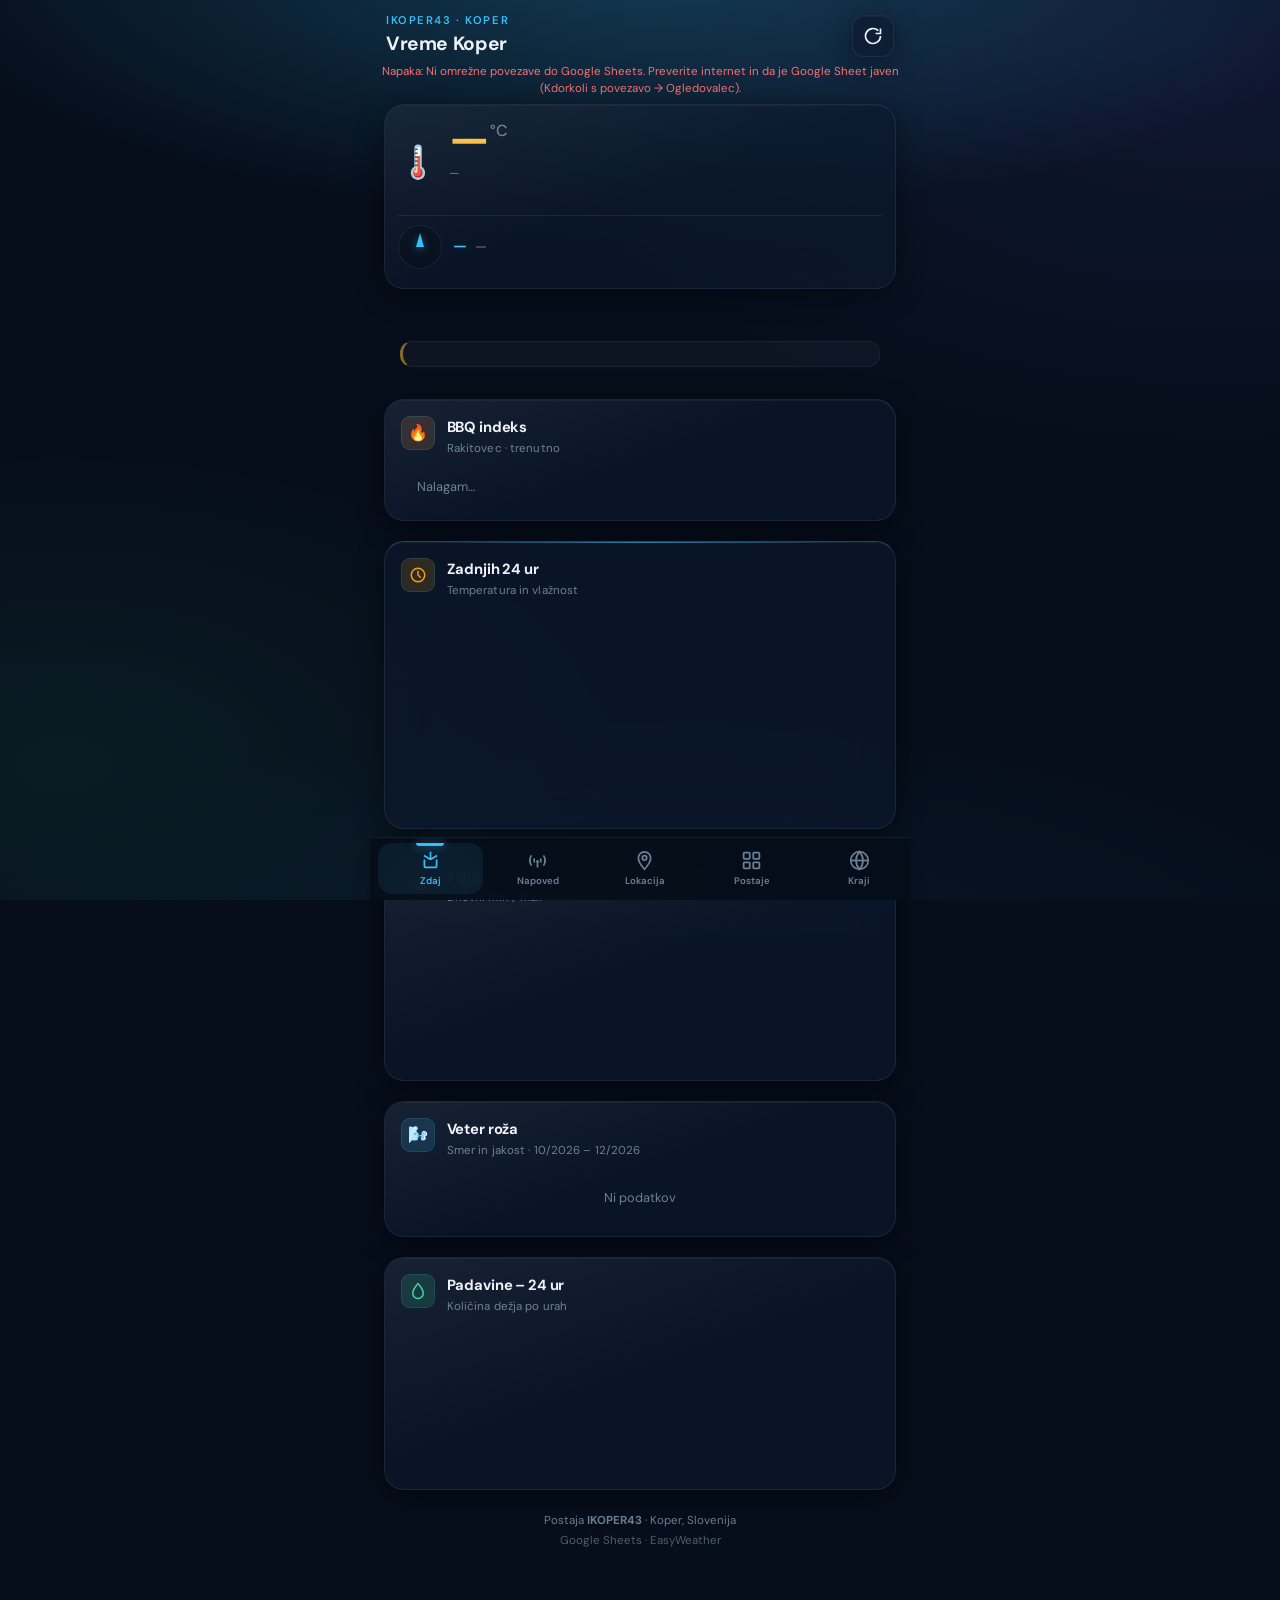
==== commit 74c1cf61: "Push notification, veted naoved" ====
--- a/index.html
+++ b/index.html
@@ -174,7 +174,7 @@
         <svg class="bottom-nav__svg" viewBox="0 0 24 24" fill="none" stroke="currentColor" stroke-width="2" aria-hidden="true">
           <path d="M12 13v7"/><path d="M8.56 9.56a6 6 0 0 0 0 4.88M15.44 9.56a6 6 0 0 1 0 4.88"/><path d="M5.12 6.12a11 11 0 0 0 0 11.76M18.88 6.12a11 11 0 0 1 0 11.76"/><circle cx="12" cy="13" r="1.5" fill="currentColor" stroke="none"/>
         </svg>
-        Postaja
+        Napoved
       </a>
       <a href="./lokacija.html" class="bottom-nav__link">
         <svg class="bottom-nav__svg" viewBox="0 0 24 24" fill="none" stroke="currentColor" stroke-width="2" aria-hidden="true">
--- a/css/styles.css
+++ b/css/styles.css
@@ -720,6 +720,23 @@
 }
 
 /* —— Vremenski alarmi —— */
+.notif-ask-btn {
+  display: block;
+  width: calc(100% - 2rem);
+  margin: 0.5rem 1rem;
+  padding: 0.6rem 1rem;
+  background: rgba(251,191,36,0.12);
+  border: 1px solid rgba(251,191,36,0.3);
+  border-radius: 10px;
+  color: #fbbf24;
+  font-size: 0.82rem;
+  font-family: 'DM Sans', sans-serif;
+  cursor: pointer;
+  text-align: left;
+  transition: background 0.2s;
+}
+.notif-ask-btn:hover { background: rgba(251,191,36,0.2); }
+
 .warn-list { padding: 0.5rem 0.75rem 0.75rem; display: flex; flex-direction: column; gap: 0.5rem; }
 
 .warn-none {
@@ -1022,6 +1039,10 @@
 
 .chart-wrap--short {
   height: 160px;
+}
+
+.chart-wrap--wind {
+  height: 200px;
 }
 
 .chart-wrap--tall {
@@ -2109,6 +2130,160 @@
   margin: 0 auto;
 }
 
+/* ——— Trend chart ——— */
+.trend-wrap { padding: 0 0 0.5rem; }
+
+.trend-anomaly {
+  display: flex;
+  align-items: flex-end;
+  justify-content: center;
+  gap: 4px;
+  padding: 0.25rem 1rem 0.75rem;
+  height: 70px;
+}
+
+.trend-anom-col {
+  display: flex;
+  flex-direction: column;
+  align-items: center;
+  justify-content: center;
+  flex: 1;
+  height: 60px;
+  gap: 0;
+}
+
+.trend-anom-bar {
+  width: 100%;
+  border-radius: 3px 3px 0 0;
+  opacity: 0.8;
+  min-height: 2px;
+}
+.trend-anom-bar--neg { border-radius: 0 0 3px 3px; }
+
+.trend-anom-spacer { flex: 1; }
+
+.trend-anom-yr {
+  font-size: 0.55rem;
+  color: rgba(255,255,255,0.3);
+  margin-top: 3px;
+}
+
+/* ——— Month vs avg ——— */
+.month-vs-wrap { padding: 0.25rem 1rem 0.75rem; display: flex; flex-direction: column; gap: 0.5rem; }
+
+.mva-row {
+  display: grid;
+  grid-template-columns: 1fr auto auto auto;
+  align-items: center;
+  gap: 0.5rem;
+  padding: 0.3rem 0;
+  border-bottom: 1px solid rgba(255,255,255,0.05);
+  font-size: 0.78rem;
+}
+
+.mva-label { color: rgba(255,255,255,0.55); }
+.mva-cur   { color: rgba(255,255,255,0.9); font-weight: 600; font-variant-numeric: tabular-nums; }
+.mva-hist  { color: rgba(255,255,255,0.3); font-size: 0.7rem; font-variant-numeric: tabular-nums; }
+.mva-diff  { font-weight: 700; font-size: 0.75rem; font-variant-numeric: tabular-nums; min-width: 48px; text-align: right; }
+
+/* ——— Rain calendar cells ——— */
+.heatmap-legend__scale--rain {
+  background: linear-gradient(to right, rgba(255,255,255,0.06), #bfdbfe, #60a5fa, #2563eb, #1e3a8a);
+}
+.rc-cell.rc-dry  { background: rgba(255,255,255,0.04); }
+.rc-cell.rc-r1   { background: #bfdbfe; }
+.rc-cell.rc-r2   { background: #60a5fa; }
+.rc-cell.rc-r3   { background: #3b82f6; }
+.rc-cell.rc-r4   { background: #1d4ed8; }
+.rc-cell.rc-r5   { background: #1e3a8a; }
+
+/* ——— Year comparison table ——— */
+.year-compare-wrap {
+  padding: 0 0 0.75rem;
+  overflow: hidden;
+}
+
+.yc-table-wrap {
+  overflow-x: auto;
+  scrollbar-width: thin;
+  scrollbar-color: rgba(255,255,255,0.1) transparent;
+  padding: 0 1rem 0.5rem;
+}
+
+.yc-table {
+  width: 100%;
+  border-collapse: collapse;
+  font-size: 0.72rem;
+  font-family: 'DM Sans', sans-serif;
+}
+
+.yc-th {
+  padding: 0.4rem 0.6rem;
+  text-align: center;
+  color: rgba(255,255,255,0.45);
+  font-weight: 600;
+  font-size: 0.7rem;
+  border-bottom: 1px solid rgba(255,255,255,0.07);
+  white-space: nowrap;
+}
+
+.yc-th--label {
+  text-align: left;
+  min-width: 110px;
+}
+
+.yc-row:nth-child(even) .yc-td {
+  background: rgba(255,255,255,0.02);
+}
+
+.yc-td {
+  padding: 0.35rem 0.6rem;
+  text-align: center;
+  vertical-align: middle;
+  border-bottom: 1px solid rgba(255,255,255,0.04);
+  min-width: 72px;
+}
+
+.yc-td--label {
+  text-align: left;
+  color: rgba(255,255,255,0.5);
+  font-size: 0.68rem;
+  white-space: nowrap;
+  padding-left: 0;
+}
+
+.yc-td--best .yc-val {
+  color: #34d399;
+  font-weight: 700;
+}
+
+.yc-val {
+  display: block;
+  color: rgba(255,255,255,0.85);
+  font-variant-numeric: tabular-nums;
+  margin-bottom: 2px;
+}
+
+.yc-bar {
+  height: 3px;
+  background: rgba(255,255,255,0.06);
+  border-radius: 2px;
+  overflow: hidden;
+}
+
+.yc-bar__fill {
+  height: 100%;
+  border-radius: 2px;
+  opacity: 0.75;
+  transition: width 0.4s ease;
+}
+
+.yc-row--muted .yc-val {
+  color: rgba(255,255,255,0.35);
+  font-size: 0.65rem;
+}
+
+/* ——— Records grid ——— */
 .records-grid {
   display: grid;
   grid-template-columns: repeat(2, 1fr);
@@ -2205,6 +2380,57 @@
 
 /* Temperature heatmap */
 .heatmap-card { overflow: hidden; }
+
+/* ——— Heatmap v2: meseci kot vrstice ——— */
+.hm2-wrap {
+  padding: 0.25rem 0.75rem 0.5rem;
+  display: flex;
+  flex-direction: column;
+  gap: 2px;
+}
+
+.hm2-header,
+.hm2-row {
+  display: grid;
+  grid-template-columns: 28px repeat(31, 1fr);
+  gap: 2px;
+  align-items: center;
+}
+
+.hm2-month-lbl {
+  font-size: 0.58rem;
+  color: var(--muted);
+  font-weight: 600;
+  text-align: right;
+  padding-right: 4px;
+  white-space: nowrap;
+}
+
+.hm2-day-num {
+  font-size: 0.48rem;
+  color: rgba(255,255,255,0.2);
+  text-align: center;
+  line-height: 1;
+}
+
+.hm2-cell {
+  aspect-ratio: 1;
+  border-radius: 2px;
+  background: rgba(255,255,255,0.04);
+  min-width: 0;
+}
+
+.hm2-cell--out {
+  background: transparent;
+}
+
+.hm2-cell--data[data-t="freezing"] { background: #93c5fd; }
+.hm2-cell--data[data-t="cold"]     { background: #60a5fa; }
+.hm2-cell--data[data-t="cool"]     { background: #34d399; }
+.hm2-cell--data[data-t="mild"]     { background: #a3e635; }
+.hm2-cell--data[data-t="warm"]     { background: #fbbf24; }
+.hm2-cell--data[data-t="hot"]      { background: #f97316; }
+.hm2-cell--data[data-t="scorching"]{ background: #ef4444; }
 
 .heatmap-controls {
   display: flex;
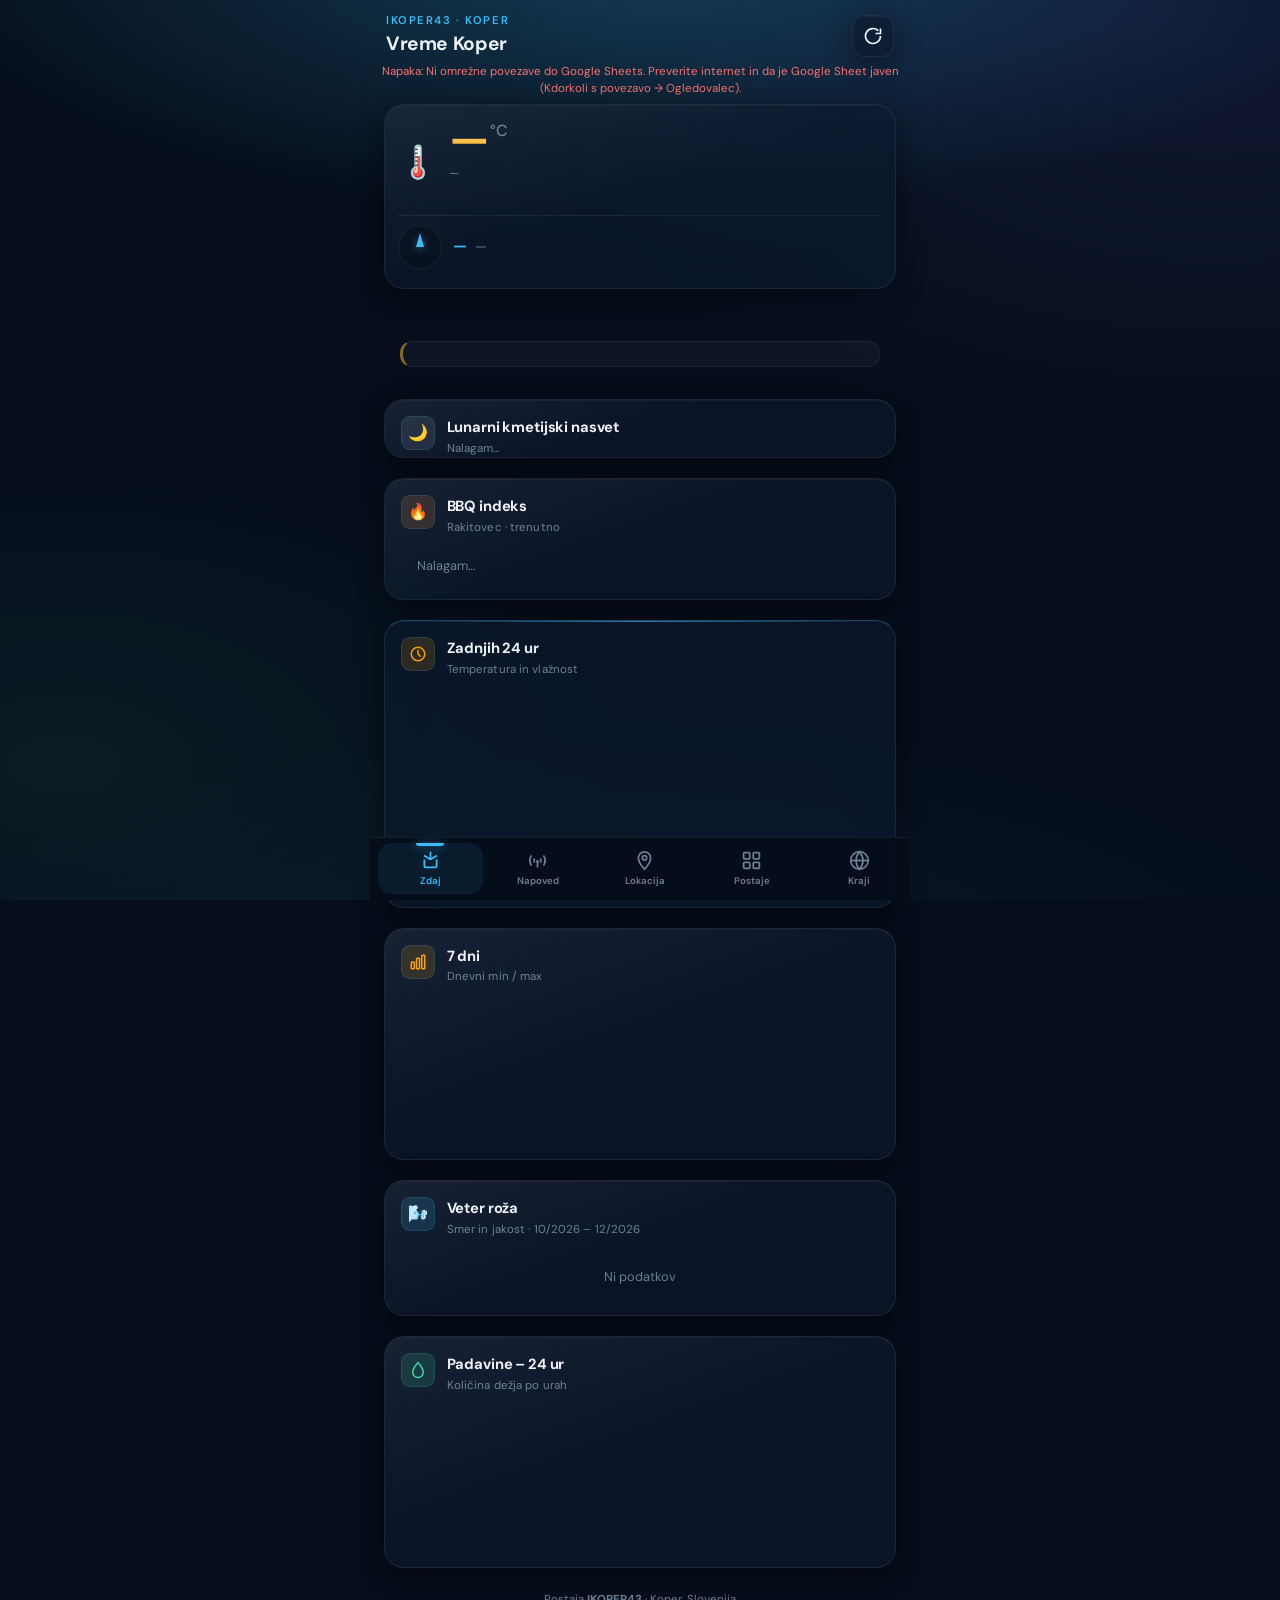
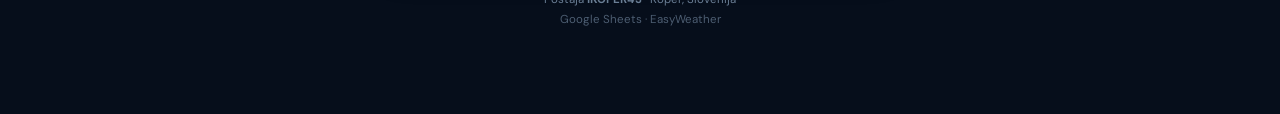
==== commit 3e8b5c75: "Dodan setveni koledar" ====
--- a/index.html
+++ b/index.html
@@ -82,6 +82,21 @@
       <!-- Ta dan v preteklosti -->
       <div id="day-history" class="day-history" hidden aria-label="Ta dan v preteklosti"></div>
 
+      <!-- Tekoči mesec povzetek -->
+      <div id="month-summary" class="card month-summary" hidden aria-label="Mesečni povzetek"></div>
+
+      <!-- Lunarni kmetijski nasvet -->
+      <section class="card" aria-label="Lunarni kmetijski nasvet">
+        <div class="card__head">
+          <span class="card__icon" style="background:rgba(148,163,184,0.15);color:#94a3b8" aria-hidden="true">🌙</span>
+          <div>
+            <h2 class="card__title">Lunarni kmetijski nasvet</h2>
+            <p class="card__desc" id="agro-head-desc">Nalagam…</p>
+          </div>
+        </div>
+        <div id="agro-content"></div>
+      </section>
+
       <!-- BBQ indeks -->
       <section class="card bbq-home-card" aria-label="BBQ indeks">
         <div class="card__head">
--- a/css/styles.css
+++ b/css/styles.css
@@ -1045,6 +1045,69 @@
   height: 200px;
 }
 
+.agro-type {
+  margin: 0 0 12px;
+  padding: 10px 12px;
+  border-radius: 8px;
+  background: rgba(255,255,255,0.03);
+  display: flex;
+  flex-direction: column;
+  gap: 6px;
+}
+.agro-type__badge {
+  display: inline-block;
+  font-size: 0.78rem;
+  font-weight: 600;
+  padding: 2px 8px;
+  border-radius: 20px;
+  width: fit-content;
+}
+.agro-type__sign { font-size: 0.78rem; color: rgba(255,255,255,0.45); }
+.agro-type__tip  { font-size: 0.82rem; color: rgba(255,255,255,0.7); line-height: 1.45; margin: 0; }
+.agro-phase      { font-size: 0.8rem;  color: rgba(255,255,255,0.55); margin: 0; font-style: italic; }
+.agro-wood           { font-size: 0.8rem; color: #a78bfa; margin: 0; }
+.agro-wood--next     { color: rgba(255,255,255,0.45); }
+.agro-wood--next strong { color: #a78bfa; }
+
+.agro-sow        { padding-top: 4px; }
+.agro-sow__head  { font-size: 0.75rem; color: rgba(255,255,255,0.4); margin-bottom: 8px; }
+.agro-sow__grid  { display: flex; flex-direction: column; gap: 6px; }
+.agro-sow__item  { display: flex; align-items: flex-start; gap: 10px; }
+.agro-sow__icon  { font-size: 1.2rem; flex-shrink: 0; width: 1.5rem; text-align: center; }
+.agro-sow__crop  { display: block; font-size: 0.82rem; font-weight: 600; color: rgba(255,255,255,0.8); }
+.agro-sow__action{ display: block; font-size: 0.75rem; color: rgba(255,255,255,0.45); }
+
+.month-summary { padding: 12px 16px; }
+.ms-head { font-size: 0.8rem; color: rgba(255,255,255,0.45); margin-bottom: 10px; text-transform: capitalize; }
+.ms-grid { display: grid; grid-template-columns: repeat(4,1fr); gap: 8px; }
+.ms-item { display: flex; flex-direction: column; align-items: center; gap: 3px; }
+.ms-lbl  { font-size: 0.7rem; color: rgba(255,255,255,0.4); }
+.ms-val  { font-size: 1rem; font-weight: 600; color: rgba(255,255,255,0.85); }
+.ms-val--cold { color: #7dd3fc; }
+.ms-val--hot  { color: #fb923c; }
+.ms-val--rain { color: #818cf8; }
+
+.sunrise-days {
+  display: flex;
+  flex-direction: column;
+  gap: 6px;
+  padding: 4px 0;
+}
+.sun-day {
+  display: grid;
+  grid-template-columns: 2.8rem 1fr 1fr 2.8rem;
+  align-items: center;
+  gap: 4px;
+  font-size: 0.8rem;
+  padding: 5px 2px;
+  border-bottom: 1px solid rgba(255,255,255,0.05);
+}
+.sun-day:last-child { border-bottom: none; }
+.sun-day__lbl { color: rgba(255,255,255,0.5); font-size: 0.75rem; }
+.sun-day__rise { color: #facc15; }
+.sun-day__set  { color: #94a3b8; }
+.sun-day__len  { color: rgba(255,255,255,0.4); font-size: 0.73rem; text-align: right; }
+
 .chart-wrap--tall {
   height: 260px;
 }
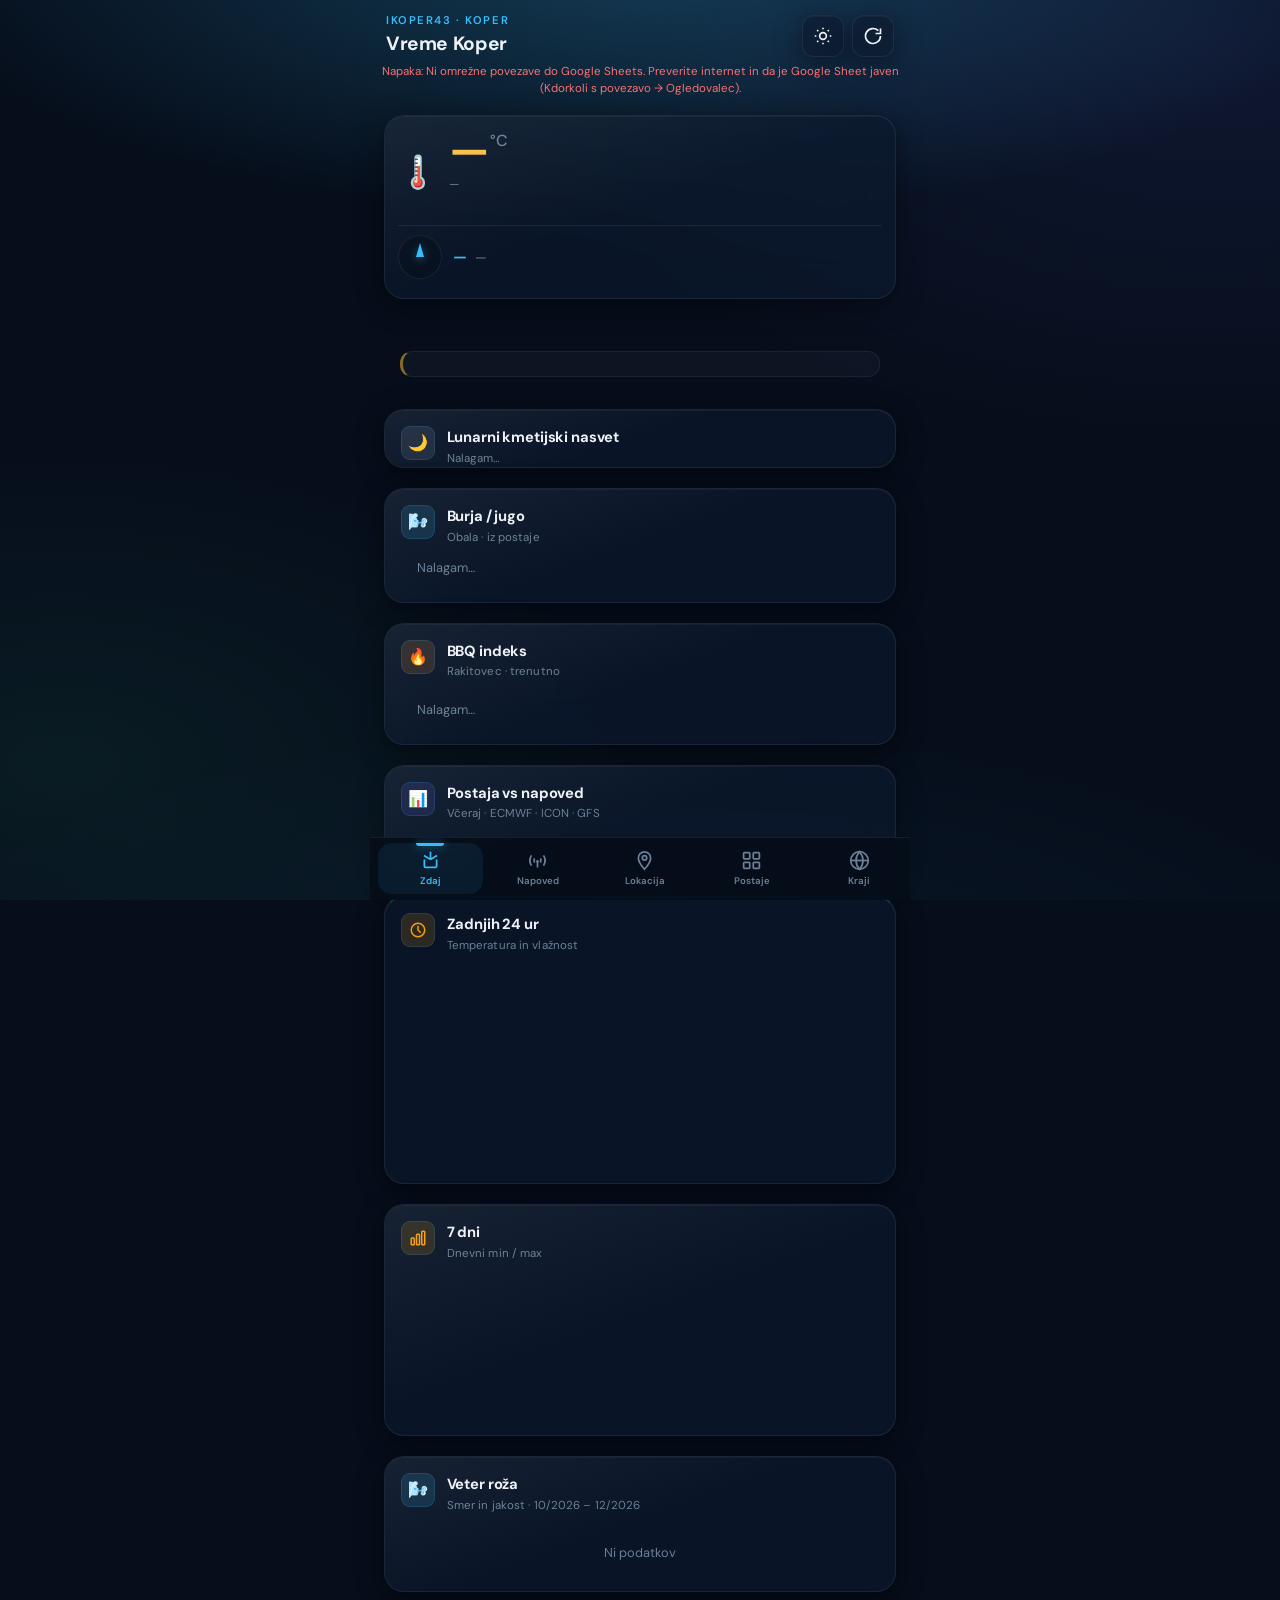
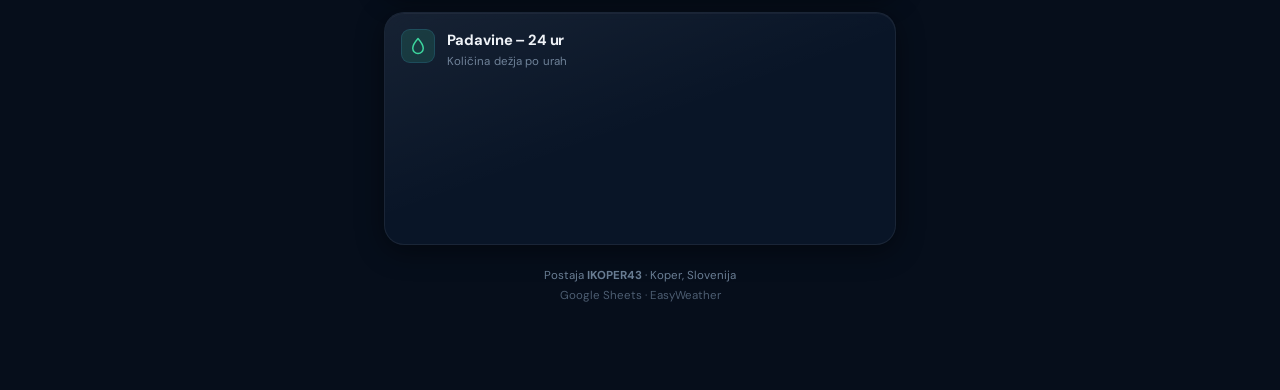
==== commit 26787816: "Spremembe gui" ====
--- a/index.html
+++ b/index.html
@@ -20,6 +20,9 @@
       rel="stylesheet"
     />
     <link rel="stylesheet" href="css/styles.css" />
+    <script>
+      try { if (localStorage.getItem('vreme-contrast') === 'high') document.documentElement.dataset.contrast = 'high'; } catch (e) {}
+    </script>
     <script src="vendor/chart.umd.min.js"></script>
   </head>
   <body>
@@ -34,6 +37,11 @@
         <button type="button" id="btn-install" class="btn btn--ghost hidden" aria-label="Namesti aplikacijo">
           Namesti
         </button>
+        <button type="button" class="btn btn--icon" data-contrast-toggle aria-pressed="false" title="Sončni kontrast" aria-label="Sončni kontrast">
+          <svg width="20" height="20" viewBox="0 0 24 24" fill="none" stroke="currentColor" stroke-width="2" aria-hidden="true">
+            <circle cx="12" cy="12" r="4"/><path d="M12 2v2M12 20v2M4.93 4.93l1.41 1.41M17.66 17.66l1.41 1.41M2 12h2M20 12h2M4.93 19.07l1.41-1.41M17.66 6.34l1.41-1.41"/>
+          </svg>
+        </button>
         <button type="button" id="btn-refresh" class="btn btn--icon" aria-label="Osveži podatke">
           <svg width="20" height="20" viewBox="0 0 24 24" fill="none" stroke="currentColor" stroke-width="2" aria-hidden="true">
             <path d="M21 12a9 9 0 1 1-2.64-6.36" />
@@ -44,6 +52,8 @@
     </header>
 
     <p id="status" class="status" role="status">Nalagam podatke…</p>
+
+    <div id="glance" class="glance" hidden aria-label="Hitri pregled"></div>
 
     <main class="main">
       <section class="card now-panel" aria-label="Trenutno vreme">
@@ -82,6 +92,20 @@
       <!-- Ta dan v preteklosti -->
       <div id="day-history" class="day-history" hidden aria-label="Ta dan v preteklosti"></div>
 
+      <!-- Anomalije -->
+      <section id="anomaly-card" class="card" hidden aria-label="Anomalije">
+        <div class="card__head">
+          <span class="card__icon" style="background:rgba(244,63,94,0.12);color:#f43f5e" aria-hidden="true">📈</span>
+          <div>
+            <h2 class="card__title">Anomalije</h2>
+            <p class="card__desc">Danes vs večletno povprečje</p>
+          </div>
+        </div>
+        <div id="anomaly-content" class="anomaly-content">
+          <p class="forecast-loading">Nalagam…</p>
+        </div>
+      </section>
+
       <!-- Tekoči mesec povzetek -->
       <div id="month-summary" class="card month-summary" hidden aria-label="Mesečni povzetek"></div>
 
@@ -97,6 +121,20 @@
         <div id="agro-content"></div>
       </section>
 
+      <!-- Burja / jugo -->
+      <section class="card" aria-label="Burja in jugo">
+        <div class="card__head">
+          <span class="card__icon" style="background:rgba(56,189,248,0.15);color:#38bdf8" aria-hidden="true">🌬️</span>
+          <div>
+            <h2 class="card__title">Burja / jugo</h2>
+            <p class="card__desc">Obala · iz postaje</p>
+          </div>
+        </div>
+        <div id="bora-content" class="bora-content">
+          <p class="forecast-loading">Nalagam…</p>
+        </div>
+      </section>
+
       <!-- BBQ indeks -->
       <section class="card bbq-home-card" aria-label="BBQ indeks">
         <div class="card__head">
@@ -107,6 +145,20 @@
           </div>
         </div>
         <div id="bbq-home-content" class="bbq-content">
+          <p class="forecast-loading">Nalagam…</p>
+        </div>
+      </section>
+
+      <!-- Postaja vs napoved -->
+      <section class="card" aria-label="Postaja proti napovedi">
+        <div class="card__head">
+          <span class="card__icon" style="background:rgba(99,102,241,0.15);color:#818cf8" aria-hidden="true">📊</span>
+          <div>
+            <h2 class="card__title">Postaja vs napoved</h2>
+            <p class="card__desc">Včeraj · ECMWF · ICON · GFS</p>
+          </div>
+        </div>
+        <div id="skill-content" class="skill-content">
           <p class="forecast-loading">Nalagam…</p>
         </div>
       </section>
--- a/css/styles.css
+++ b/css/styles.css
@@ -21,6 +21,38 @@
   --safe-bottom: env(safe-area-inset-bottom, 0px);
 }
 
+/* Sončni / visok kontrast – berljivost na soncu */
+html[data-contrast="high"] {
+  --bg: #e8eef4;
+  --bg-elevated: #ffffff;
+  --card: #ffffff;
+  --card-hover: #f8fafc;
+  --card-border: rgba(15, 23, 42, 0.14);
+  --card-highlight: rgba(15, 23, 42, 0.04);
+  --text: #0f172a;
+  --text-secondary: #1e293b;
+  --muted: #334155;
+  --accent: #0369a1;
+  --accent-dim: rgba(3, 105, 161, 0.14);
+  --warm: #b45309;
+  --warm-glow: rgba(180, 83, 9, 0.18);
+  --cold: #0369a1;
+  --hot: #be123c;
+  --rain: #047857;
+  --shadow: 0 4px 18px rgba(15, 23, 42, 0.1), 0 1px 0 var(--card-highlight) inset;
+}
+html[data-contrast="high"] .bg-gradient {
+  opacity: 0.25;
+  filter: saturate(0.6);
+}
+html[data-contrast="high"] .bottom-nav {
+  background: rgba(255, 255, 255, 0.92);
+  border-top-color: rgba(15, 23, 42, 0.1);
+}
+html[data-contrast="high"] body {
+  color-scheme: light;
+}
+
 *,
 *::before,
 *::after {
@@ -481,6 +513,153 @@
 }
 .alert-fallback-link:hover { color: var(--text); border-color: rgba(255,255,255,0.2); }
 
+.alert-banner-wrap {
+  display: flex;
+  flex-direction: column;
+  gap: 0.4rem;
+  max-width: 540px;
+  margin: 0 auto 0.5rem;
+  padding: 0 0.85rem;
+  box-sizing: border-box;
+  width: 100%;
+}
+.alert--green { background: rgba(52,211,153,0.12); color: #6ee7b7; }
+.alert--ok { background: rgba(52,211,153,0.1); color: #86efac; }
+.alert--ok a { color: #6ee7b7; text-decoration: underline; }
+
+/* Hitri pregled */
+.glance {
+  display: grid;
+  grid-template-columns: repeat(4, 1fr);
+  gap: 0.4rem;
+  max-width: 540px;
+  width: 100%;
+  margin: 0 auto 0.65rem;
+  padding: 0 0.85rem;
+  box-sizing: border-box;
+}
+.glance__chip {
+  display: flex;
+  flex-direction: column;
+  gap: 0.1rem;
+  min-width: 0;
+  padding: 0.45rem 0.4rem;
+  background: rgba(255,255,255,0.05);
+  border: 1px solid var(--card-border);
+  border-radius: var(--radius-sm);
+  text-align: center;
+  align-items: center;
+}
+.glance__chip--accent { border-color: rgba(56,189,248,0.35); }
+.glance__k { font-size: 0.62rem; color: var(--muted); text-transform: uppercase; letter-spacing: 0.03em; }
+.glance__v { font-size: 0.88rem; font-weight: 600; line-height: 1.2; word-break: break-word; }
+
+/* Burja / jugo */
+.bora-content { padding: 0.25rem 1rem 1rem; }
+.bora-hero {
+  display: grid;
+  grid-template-columns: auto 1fr;
+  gap: 0.75rem 0.85rem;
+  align-items: center;
+}
+.bora-hero__emoji { font-size: 2rem; line-height: 1; }
+.bora-hero__body { display: flex; flex-direction: column; gap: 0.15rem; }
+.bora-hero__title { font-weight: 700; font-size: 1.05rem; }
+.bora-hero__meta { font-size: 0.82rem; color: var(--muted); }
+.bora-hero__tip { font-size: 0.78rem; color: var(--muted); }
+.bora-meter {
+  grid-column: 1 / -1;
+  display: flex;
+  gap: 0.3rem;
+}
+.bora-meter__seg {
+  flex: 1;
+  height: 6px;
+  border-radius: 3px;
+  background: rgba(255,255,255,0.08);
+}
+.bora-meter__seg.is-on { background: #38bdf8; }
+.bora--calm .bora-meter__seg.is-on { background: #94a3b8; }
+.bora--mod .bora-meter__seg.is-on { background: #38bdf8; }
+.bora--strong .bora-meter__seg.is-on { background: #fbbf24; }
+.bora--severe .bora-meter__seg.is-on { background: #fb923c; }
+.bora--extreme .bora-meter__seg.is-on { background: #f43f5e; }
+
+/* Postaja vs napoved */
+.skill-content { padding: 0.25rem 1rem 0.85rem; }
+.skill-obs {
+  display: flex;
+  flex-wrap: wrap;
+  gap: 0.35rem 0.65rem;
+  align-items: baseline;
+  font-size: 0.85rem;
+  margin-bottom: 0.65rem;
+  color: var(--muted);
+}
+.skill-obs strong { color: var(--text); }
+.skill-obs__rain { margin-left: auto; }
+.skill-head, .skill-row {
+  display: grid;
+  grid-template-columns: 3.4rem 1fr 1.4fr 1fr 1.4fr;
+  gap: 0.25rem;
+  align-items: center;
+  font-size: 0.8rem;
+}
+.skill-head {
+  color: var(--muted);
+  font-size: 0.65rem;
+  text-transform: uppercase;
+  letter-spacing: 0.03em;
+  margin-bottom: 0.25rem;
+}
+.skill-row {
+  padding: 0.4rem 0;
+  border-bottom: 1px solid var(--card-border);
+}
+.skill-row:last-of-type { border-bottom: none; }
+.skill-row__model { font-weight: 600; }
+.skill-row__val { text-align: center; }
+.skill-row__delta { text-align: center; color: var(--muted); }
+.skill-row__delta.is-off { color: #fb923c; font-weight: 600; }
+
+/* Snežna meja */
+.freeze-hero {
+  display: flex;
+  gap: 0.85rem;
+  align-items: center;
+  padding: 0.25rem 1rem 0.75rem;
+}
+.freeze-hero__val {
+  font-size: 1.6rem;
+  font-weight: 700;
+  color: #7dd3fc;
+  min-width: 4.5rem;
+}
+.freeze-hero__body { display: flex; flex-direction: column; gap: 0.15rem; }
+.freeze-hero__lbl { font-weight: 600; }
+.freeze-hero__meta, .freeze-hero__risk { font-size: 0.78rem; color: var(--muted); }
+.freeze-days {
+  display: flex;
+  gap: 0.4rem;
+  overflow-x: auto;
+  padding: 0 1rem 0.85rem;
+  scrollbar-width: none;
+}
+.freeze-days::-webkit-scrollbar { display: none; }
+.freeze-day {
+  min-width: 3.6rem;
+  display: flex;
+  flex-direction: column;
+  align-items: center;
+  gap: 0.2rem;
+  padding: 0.45rem 0.35rem;
+  background: rgba(255,255,255,0.04);
+  border: 1px solid var(--card-border);
+  border-radius: var(--radius-sm);
+}
+.freeze-day__lbl { font-size: 0.65rem; color: var(--muted); }
+.freeze-day__val { font-size: 0.82rem; font-weight: 600; }
+
 /* —— 7-dnevna napoved —— */
 .forecast-card { padding-bottom: 1rem; }
 
@@ -551,6 +730,60 @@
 }
 
 .forecast-day__rain--none { color: var(--muted); }
+
+/* —— Primerjava modelov —— */
+.models-compare {
+  padding: 0.25rem 0.85rem 0.85rem;
+  overflow-x: auto;
+  -webkit-overflow-scrolling: touch;
+}
+.model-row {
+  display: grid;
+  grid-template-columns: 4.2rem repeat(3, minmax(4.5rem, 1fr));
+  gap: 0.35rem;
+  align-items: center;
+  padding: 0.55rem 0;
+  border-bottom: 1px solid var(--card-border);
+}
+.model-row:last-of-type { border-bottom: none; }
+.model-row--head {
+  padding-bottom: 0.4rem;
+  border-bottom: 1px solid rgba(255,255,255,0.12);
+}
+.model-row--head .model-row__col,
+.model-row--head .model-row__day {
+  font-size: 0.68rem;
+  font-weight: 600;
+  letter-spacing: 0.03em;
+  text-transform: uppercase;
+  color: var(--muted);
+}
+.model-row__day {
+  font-size: 0.78rem;
+  color: var(--muted);
+}
+.model-row__col {
+  display: flex;
+  flex-direction: column;
+  align-items: center;
+  gap: 0.12rem;
+  text-align: center;
+  min-height: 2.6rem;
+  justify-content: center;
+}
+.model-row__col--empty { color: var(--muted); font-size: 0.85rem; }
+.model-cell__icon { font-size: 1.15rem; line-height: 1; }
+.model-cell__temps {
+  font-size: 0.82rem;
+  display: flex;
+  gap: 0.25rem;
+  align-items: baseline;
+}
+.model-cell__temps span { color: var(--muted); font-weight: 400; }
+.model-cell__rain {
+  font-size: 0.65rem;
+  color: var(--rain);
+}
 
 /* —— Radar —— */
 .radar-card { padding-bottom: 0.85rem; }
@@ -1714,6 +1947,45 @@
   overflow: hidden;
 }
 
+/* Anomalije */
+.anomaly-content { padding: 0.25rem 1rem 0.85rem; }
+.anom-grid {
+  display: grid;
+  grid-template-columns: repeat(3, 1fr);
+  gap: 0.45rem;
+}
+.anom-item {
+  display: flex;
+  flex-direction: column;
+  align-items: center;
+  gap: 0.15rem;
+  padding: 0.55rem 0.35rem;
+  background: rgba(255,255,255,0.04);
+  border: 1px solid var(--card-border);
+  border-radius: var(--radius-sm);
+  text-align: center;
+  min-width: 0;
+}
+html[data-contrast="high"] .anom-item {
+  background: rgba(15, 23, 42, 0.04);
+}
+.anom-item__lbl {
+  font-size: 0.62rem;
+  text-transform: uppercase;
+  letter-spacing: 0.03em;
+  color: var(--muted);
+}
+.anom-item__now { font-size: 1.05rem; font-weight: 700; }
+.anom-item__clim { font-size: 0.68rem; color: var(--muted); }
+.anom-item__delta {
+  font-size: 0.85rem;
+  font-weight: 700;
+  margin-top: 0.15rem;
+}
+.anom--hot  { color: var(--hot); }
+.anom--cold { color: var(--cold); }
+.anom--flat { color: var(--muted); }
+
 .dh-loading {
   padding: 0.75rem 1rem;
   font-size: 0.78rem;
@@ -2959,6 +3231,83 @@
 .fwi-day.fwi--veryhigh .fwi-day__val { color: #ef4444; }
 .fwi-day.fwi--extreme  .fwi-day__val { color: #a855f7; }
 
+/* Gasilski povzetek + FWI komponente */
+.fwi-brief {
+  margin: 0.75rem 1rem 0.35rem;
+  padding: 0.7rem 0.8rem;
+  background: rgba(255,255,255,0.04);
+  border: 1px solid var(--card-border);
+  border-radius: var(--radius-sm);
+}
+.fwi-brief__row {
+  display: flex;
+  flex-wrap: wrap;
+  gap: 0.4rem;
+}
+.fwi-brief__pill {
+  font-size: 0.78rem;
+  font-weight: 600;
+  padding: 0.3rem 0.55rem;
+  border-radius: 6px;
+  background: rgba(255,255,255,0.06);
+}
+.fwi-brief--ok   { color: #86efac; background: rgba(34,197,94,0.12); }
+.fwi-brief--warn { color: #fde047; background: rgba(234,179,8,0.12); }
+.fwi-brief--hot  { color: #fdba74; background: rgba(249,115,22,0.14); }
+.fwi-brief--ext  { color: #f9a8d4; background: rgba(168,85,247,0.16); }
+.fwi-brief__meta {
+  margin: 0.45rem 0 0;
+  font-size: 0.72rem;
+  color: var(--muted);
+}
+.fwi-brief__notes {
+  margin: 0.45rem 0 0;
+  padding-left: 1.1rem;
+  font-size: 0.75rem;
+  color: var(--text);
+  line-height: 1.35;
+}
+.fwi-brief__notes li { margin-bottom: 0.2rem; }
+
+.fwi-comps {
+  display: grid;
+  grid-template-columns: repeat(5, 1fr);
+  gap: 0.35rem;
+  padding: 0.65rem 1rem 0.25rem;
+}
+.fwi-comp {
+  display: flex;
+  flex-direction: column;
+  align-items: center;
+  gap: 0.1rem;
+  padding: 0.4rem 0.2rem;
+  background: rgba(255,255,255,0.04);
+  border: 1px solid var(--card-border);
+  border-radius: var(--radius-sm);
+  text-align: center;
+  min-width: 0;
+}
+.fwi-comp__k {
+  font-size: 0.62rem;
+  font-weight: 700;
+  letter-spacing: 0.04em;
+  color: var(--muted);
+}
+.fwi-comp__v {
+  font-size: 0.92rem;
+  font-weight: 700;
+}
+.fwi-comp__t {
+  font-size: 0.55rem;
+  color: var(--muted);
+  line-height: 1.15;
+}
+@media (max-width: 380px) {
+  .fwi-comps { grid-template-columns: repeat(3, 1fr); }
+  .fwi-comp:nth-child(4),
+  .fwi-comp:nth-child(5) { grid-column: span 1; }
+}
+
 /* ——————————————————————————————————————
    NAPOVED ZA MOJO LOKACIJO
    —————————————————————————————————————— */
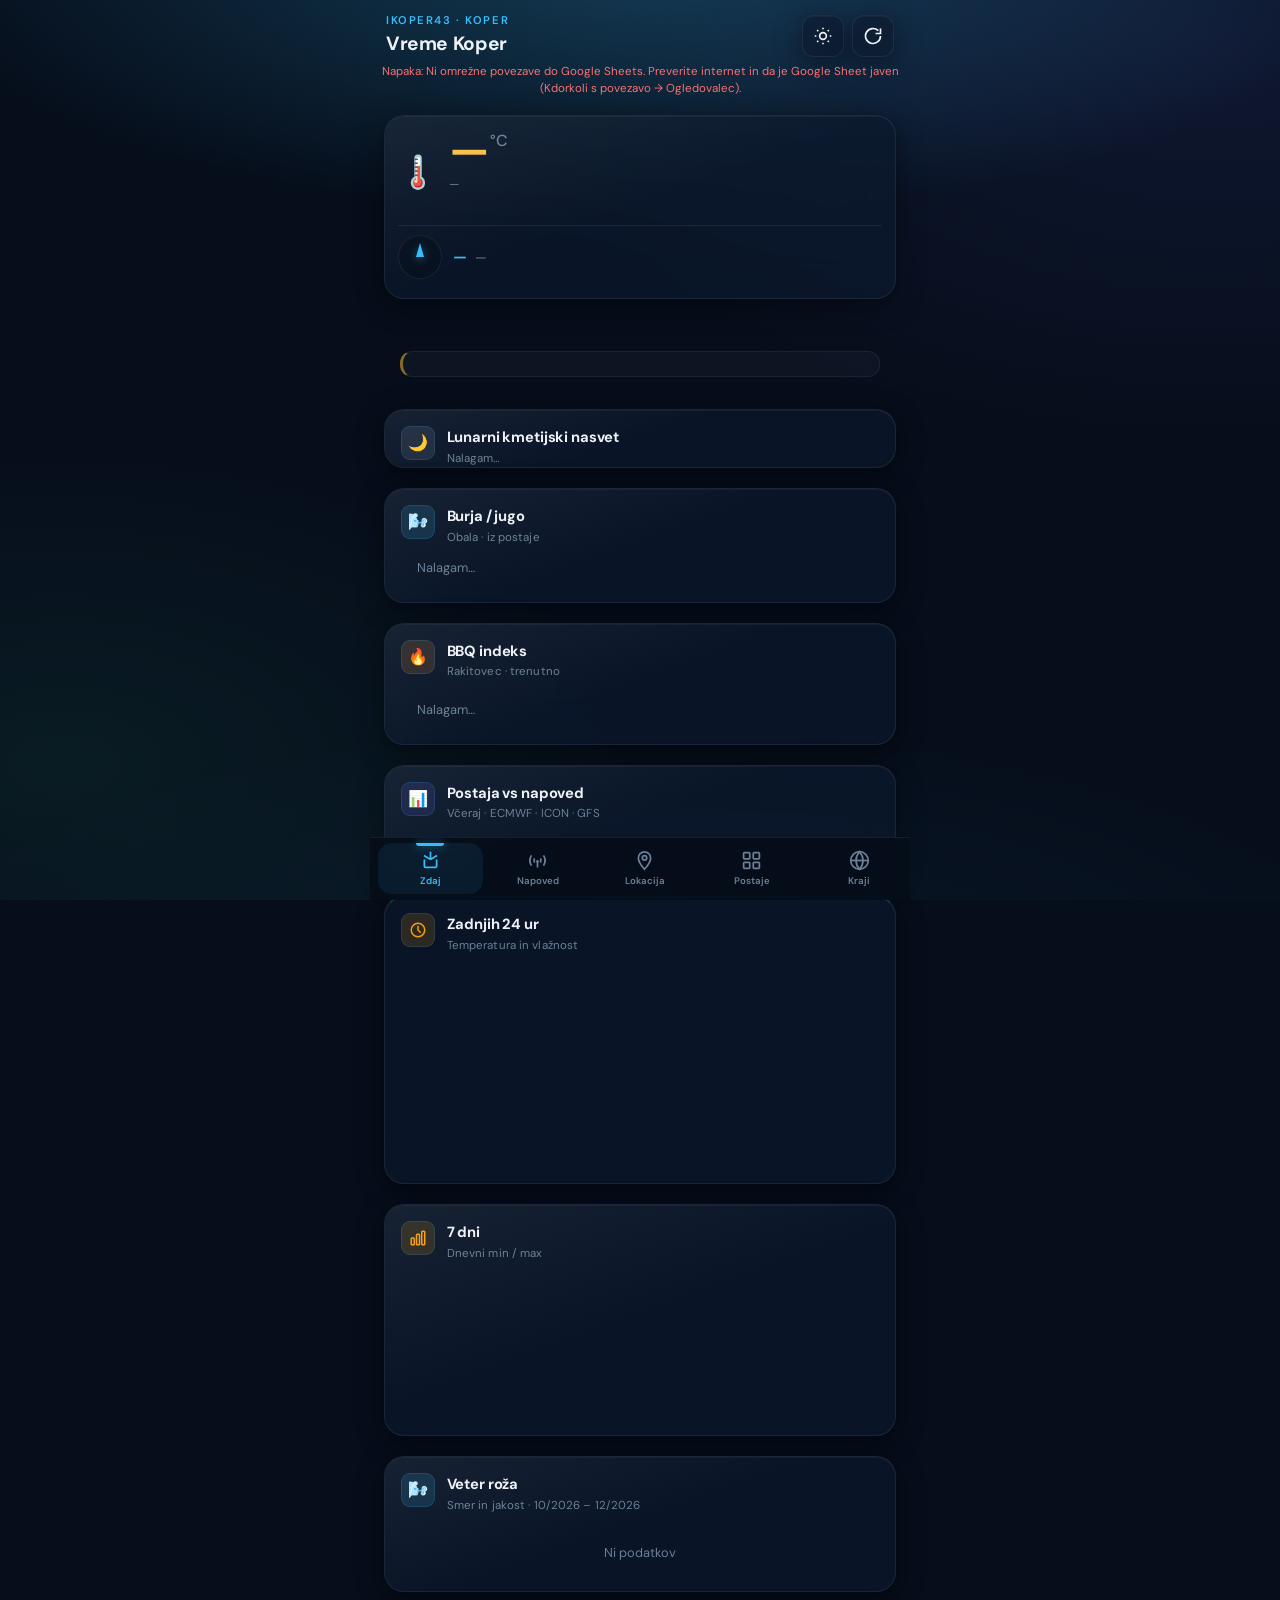
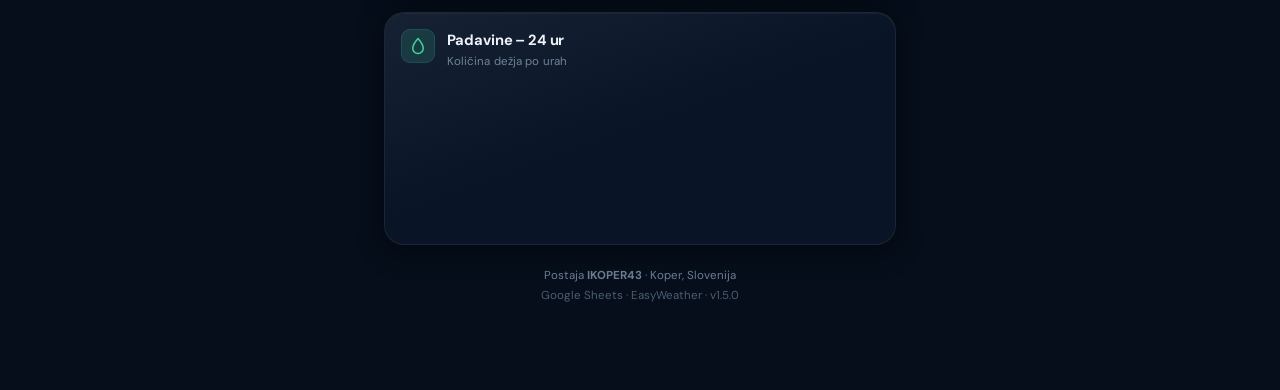
==== commit b89d53de: "Zgodovina -BUg pri količini padavin" ====
--- a/index.html
+++ b/index.html
@@ -227,7 +227,7 @@
 
     <footer class="footer">
       <p>Postaja <strong>IKOPER43</strong> · Koper, Slovenija</p>
-      <p class="footer__meta">Google Sheets · EasyWeather</p>
+      <p class="footer__meta">Google Sheets · EasyWeather · <span id="footer-version"></span></p>
     </footer>
 
         <nav class="bottom-nav" aria-label="Glavna navigacija">
--- a/css/styles.css
+++ b/css/styles.css
@@ -2907,6 +2907,31 @@
 .loc-empty__desc  { font-size: 0.82rem; color: var(--muted); margin: 0; max-width: 28rem; line-height: 1.5; }
 .loc-empty__btn   { margin-top: 0.5rem; font-size: 0.95rem; padding: 0.75rem 1.5rem; }
 
+/* ── Lokacija iskanje ──────────────────────────────── */
+.loc-search-wrap   { width: 100%; max-width: 32rem; margin-top: 0.75rem; position: relative; }
+.loc-search-row    { display: flex; gap: 0.5rem; }
+.loc-search-input  {
+  flex: 1; padding: 0.6rem 0.85rem; border-radius: 0.75rem;
+  background: rgba(255,255,255,0.07); border: 1px solid rgba(255,255,255,0.12);
+  color: var(--text); font-size: 0.9rem; outline: none;
+}
+.loc-search-input:focus { border-color: var(--accent); }
+.loc-search-input::placeholder { color: var(--muted); }
+.loc-search-btn    { flex-shrink: 0; padding: 0.6rem 1rem; font-size: 0.85rem; }
+.loc-search-results {
+  position: absolute; top: calc(100% + 0.25rem); left: 0; right: 0; z-index: 50;
+  background: #0f1a2b; border: 1px solid rgba(255,255,255,0.12); border-radius: 0.75rem;
+  list-style: none; padding: 0.25rem 0; margin: 0; max-height: 14rem; overflow-y: auto;
+  box-shadow: 0 8px 24px rgba(0,0,0,0.5);
+}
+.loc-search-result {
+  padding: 0.6rem 1rem; cursor: pointer; display: flex; flex-direction: column; gap: 0.1rem;
+}
+.loc-search-result:hover, .loc-search-result:focus { background: rgba(255,255,255,0.06); outline: none; }
+.loc-search-result__name { font-size: 0.9rem; color: var(--text); }
+.loc-search-result__sub  { font-size: 0.75rem; color: var(--muted); }
+.loc-search-result--empty { color: var(--muted); font-size: 0.85rem; cursor: default; }
+
 .loc-presets       { width: 100%; max-width: 32rem; margin-top: 0.75rem; }
 .loc-presets__title { font-size: 0.75rem; color: var(--muted); margin-bottom: 0.5rem; }
 .loc-presets__grid {
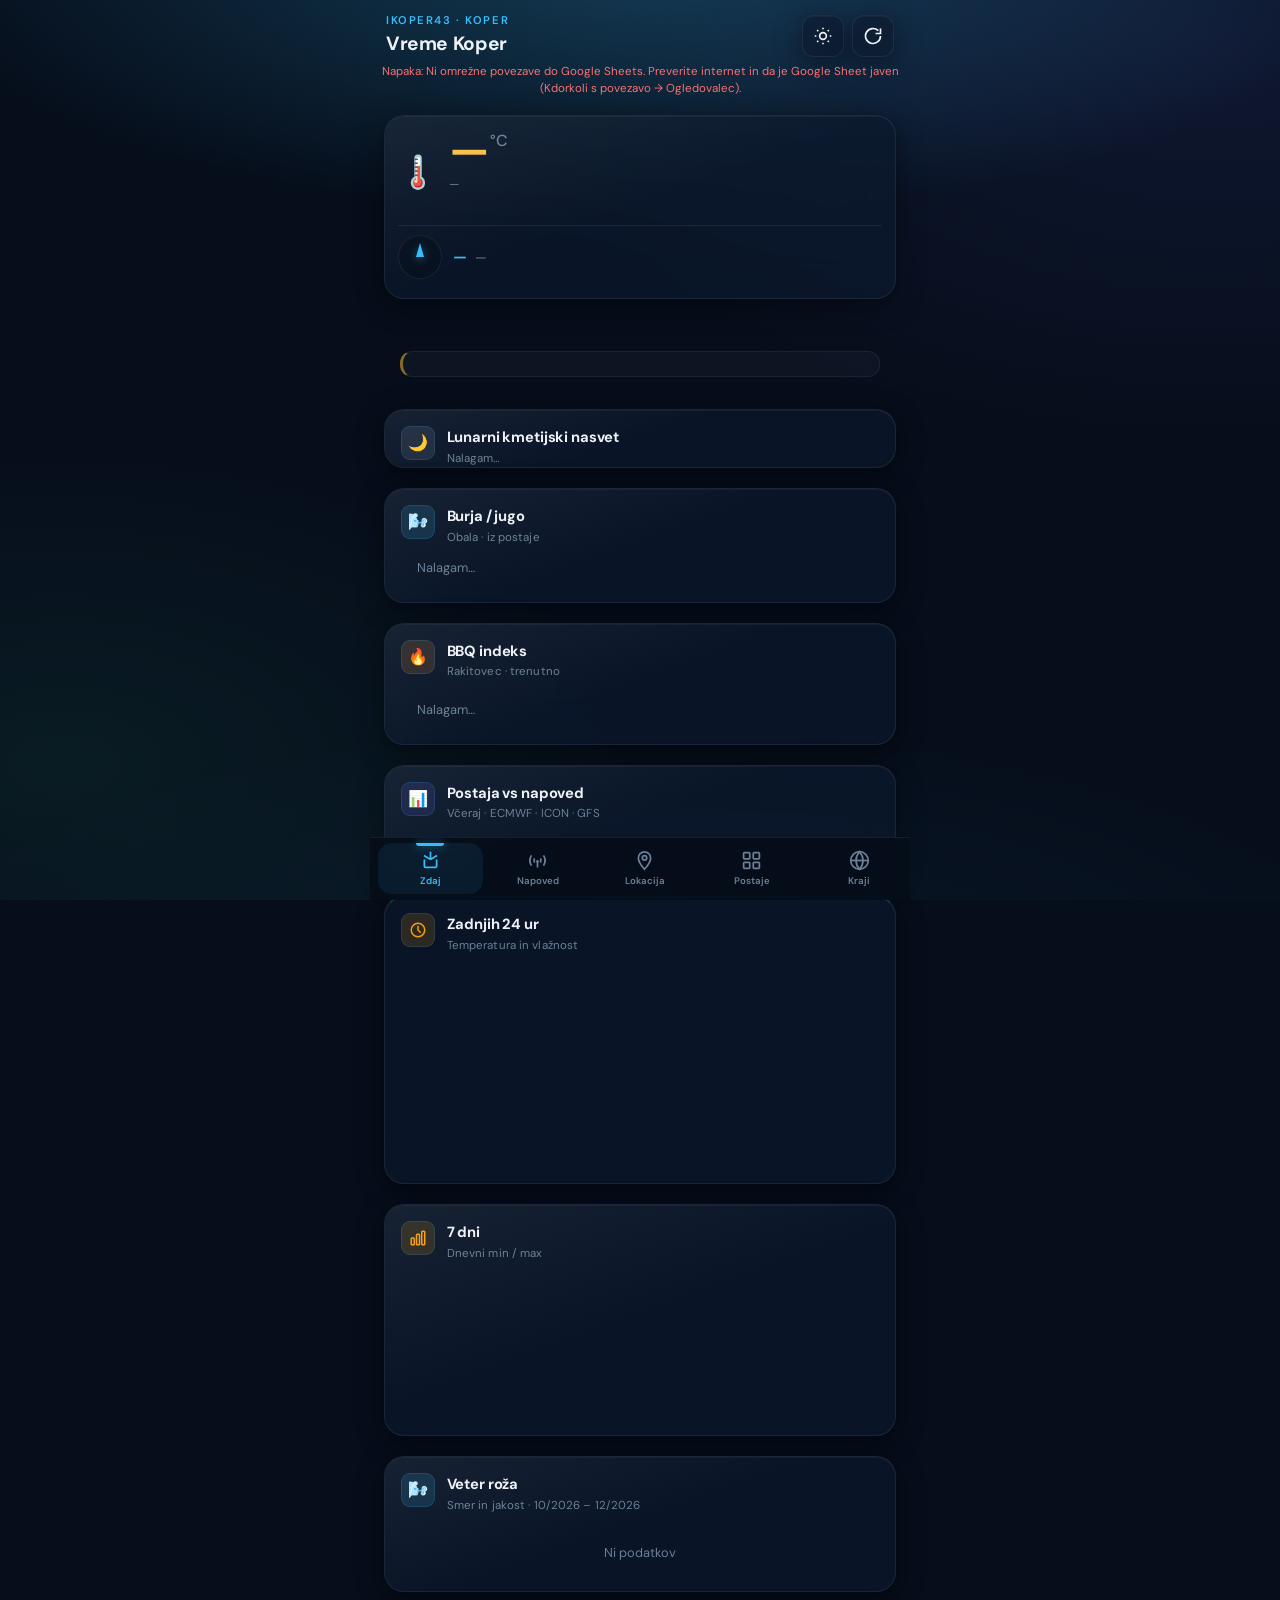
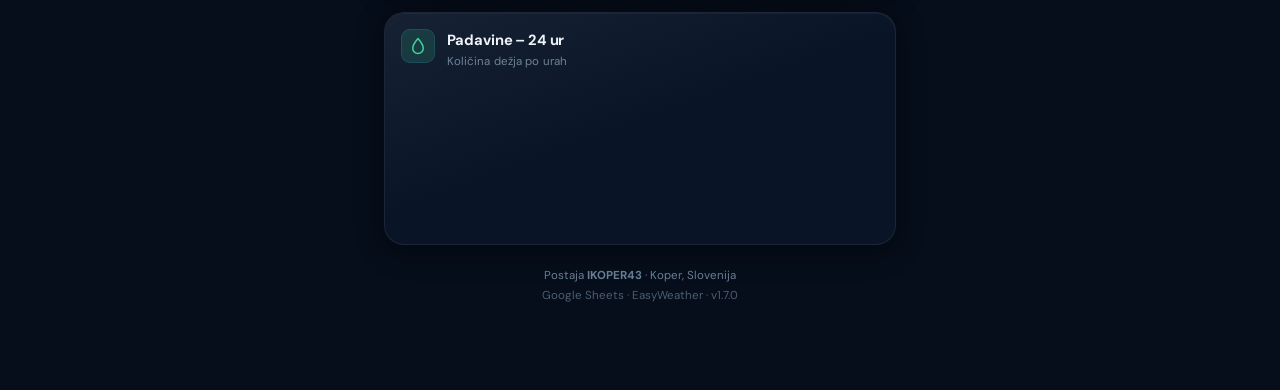
==== commit 514d202f: "Dodaj igrico 'Ulovi dež' in skrito božično stran - igra.html + js/igra.js: canvas igrica z vedrom, k" ====
--- a/index.html
+++ b/index.html
@@ -31,7 +31,7 @@
     <header class="header">
       <div class="header__brand">
         <p class="header__station">IKOPER43 · Koper</p>
-        <h1 class="header__title">Vreme Koper</h1>
+        <h1 class="header__title" id="logo-title">Vreme Koper</h1>
       </div>
       <div class="header__actions">
         <button type="button" id="btn-install" class="btn btn--ghost hidden" aria-label="Namesti aplikacijo">
@@ -227,7 +227,7 @@
 
     <footer class="footer">
       <p>Postaja <strong>IKOPER43</strong> · Koper, Slovenija</p>
-      <p class="footer__meta">Google Sheets · EasyWeather · <span id="footer-version"></span></p>
+      <p class="footer__meta">Google Sheets · <a href="igra.html" class="footer__secret">EasyWeather</a> · <span id="footer-version"></span></p>
     </footer>
 
         <nav class="bottom-nav" aria-label="Glavna navigacija">
--- a/css/styles.css
+++ b/css/styles.css
@@ -1197,7 +1197,7 @@
 
 .hourly-item {
   display: grid;
-  grid-template-columns: 3rem 1.6rem 2.5rem 3rem 2rem;
+  grid-template-columns: 3rem 1.6rem 2.5rem 3rem 2rem 1fr;
   align-items: center;
   gap: 0.5rem;
   padding: 0.45rem 1rem;
@@ -1237,6 +1237,17 @@
   font-size: 0.72rem;
   color: var(--muted);
 }
+
+.hourly-item__wind {
+  font-size: 0.72rem;
+  color: var(--muted);
+  display: flex;
+  align-items: center;
+  gap: 0.2rem;
+  white-space: nowrap;
+}
+.wind-arrow { color: #38bdf8; flex-shrink: 0; }
+.hourly-item__gust { color: #f97316; }
 
 .forecast-day__prob {
   font-size: 0.6rem;
@@ -1391,6 +1402,15 @@
 
 .footer__meta {
   opacity: 0.7;
+}
+
+.footer__secret {
+  color: inherit;
+  text-decoration: none;
+}
+.footer__secret:hover {
+  text-decoration: underline;
+  opacity: 0.9;
 }
 
 .noscript-msg {
@@ -2907,8 +2927,16 @@
 .loc-empty__desc  { font-size: 0.82rem; color: var(--muted); margin: 0; max-width: 28rem; line-height: 1.5; }
 .loc-empty__btn   { margin-top: 0.5rem; font-size: 0.95rem; padding: 0.75rem 1.5rem; }
 
-/* ── Lokacija iskanje ──────────────────────────────── */
-.loc-search-wrap   { width: 100%; max-width: 32rem; margin-top: 0.75rem; position: relative; }
+/* ── Lokacija topbar iskanje ───────────────────────── */
+.loc-topbar {
+  padding: 0.5rem 1rem;
+  background: rgba(7,15,26,0.85);
+  border-bottom: 1px solid rgba(255,255,255,0.07);
+  position: sticky; top: 0; z-index: 100;
+  backdrop-filter: blur(12px);
+  overflow: visible;
+}
+.loc-search-wrap   { width: 100%; max-width: 36rem; margin: 0 auto; position: relative; }
 .loc-search-row    { display: flex; gap: 0.5rem; }
 .loc-search-input  {
   flex: 1; padding: 0.6rem 0.85rem; border-radius: 0.75rem;
@@ -2918,8 +2946,10 @@
 .loc-search-input:focus { border-color: var(--accent); }
 .loc-search-input::placeholder { color: var(--muted); }
 .loc-search-btn    { flex-shrink: 0; padding: 0.6rem 1rem; font-size: 0.85rem; }
+.loc-gps-btn       { flex-shrink: 0; width: 2.2rem; height: 2.2rem; padding: 0; color: #38bdf8; border: 1px solid rgba(56,189,248,0.3); border-radius: 0.6rem; background: rgba(56,189,248,0.08); }
+.loc-gps-btn:hover { background: rgba(56,189,248,0.18); }
 .loc-search-results {
-  position: absolute; top: calc(100% + 0.25rem); left: 0; right: 0; z-index: 50;
+  position: absolute; top: calc(100% + 0.25rem); left: 0; right: 0; z-index: 9999;
   background: #0f1a2b; border: 1px solid rgba(255,255,255,0.12); border-radius: 0.75rem;
   list-style: none; padding: 0.25rem 0; margin: 0; max-height: 14rem; overflow-y: auto;
   box-shadow: 0 8px 24px rgba(0,0,0,0.5);
@@ -3101,6 +3131,26 @@
 }
 .snow-day__val { font-size: 0.8rem; font-weight: 600; color: #bae6fd; text-align: right; }
 .snow-none { font-size: 0.82rem; color: var(--muted); margin: 0.25rem 0; }
+
+/* ── Toča verjetnost ────────────────────────────────── */
+.hail-days   { display: flex; flex-direction: column; gap: 0.5rem; }
+.hail-day    { display: grid; grid-template-columns: 3.5rem 1.5rem 5rem 1fr; align-items: center; gap: 0.5rem; }
+.hail-day__lbl   { font-size: 0.8rem; color: var(--muted); }
+.hail-day__icon  { font-size: 1rem; text-align: center; }
+.hail-day__label { font-size: 0.85rem; font-weight: 600; }
+.hail-day__cape  { font-size: 0.72rem; color: var(--muted); }
+.hail-note   { font-size: 0.62rem; color: var(--muted); margin-top: 0.75rem; }
+
+/* ── Sneška meja profil ─────────────────────────────── */
+.freeze-profile { margin-bottom: 0.75rem; }
+.freeze-profile__title { font-size: 0.72rem; color: var(--muted); margin-bottom: 0.5rem; text-transform: uppercase; letter-spacing: 0.04em; }
+.freeze-profile__rows  { display: flex; flex-direction: column; gap: 0.45rem; }
+.fp-row        { display: grid; grid-template-columns: 3rem 1fr 4rem; grid-template-rows: auto auto; gap: 0.1rem 0.5rem; align-items: center; }
+.fp-row__lbl   { font-size: 0.78rem; color: var(--muted); grid-row: 1; }
+.fp-row__bar-wrap { grid-row: 1; background: rgba(255,255,255,0.06); border-radius: 3px; height: 6px; overflow: hidden; }
+.fp-row__bar   { height: 100%; border-radius: 3px; transition: width 0.4s; }
+.fp-row__val   { font-size: 0.8rem; font-weight: 600; grid-row: 1; text-align: right; }
+.fp-row__temps { font-size: 0.68rem; color: var(--muted); grid-column: 2 / 4; grid-row: 2; }
 
 /* Vsebnik napovedi za lokacijo */
 #loc-forecast {
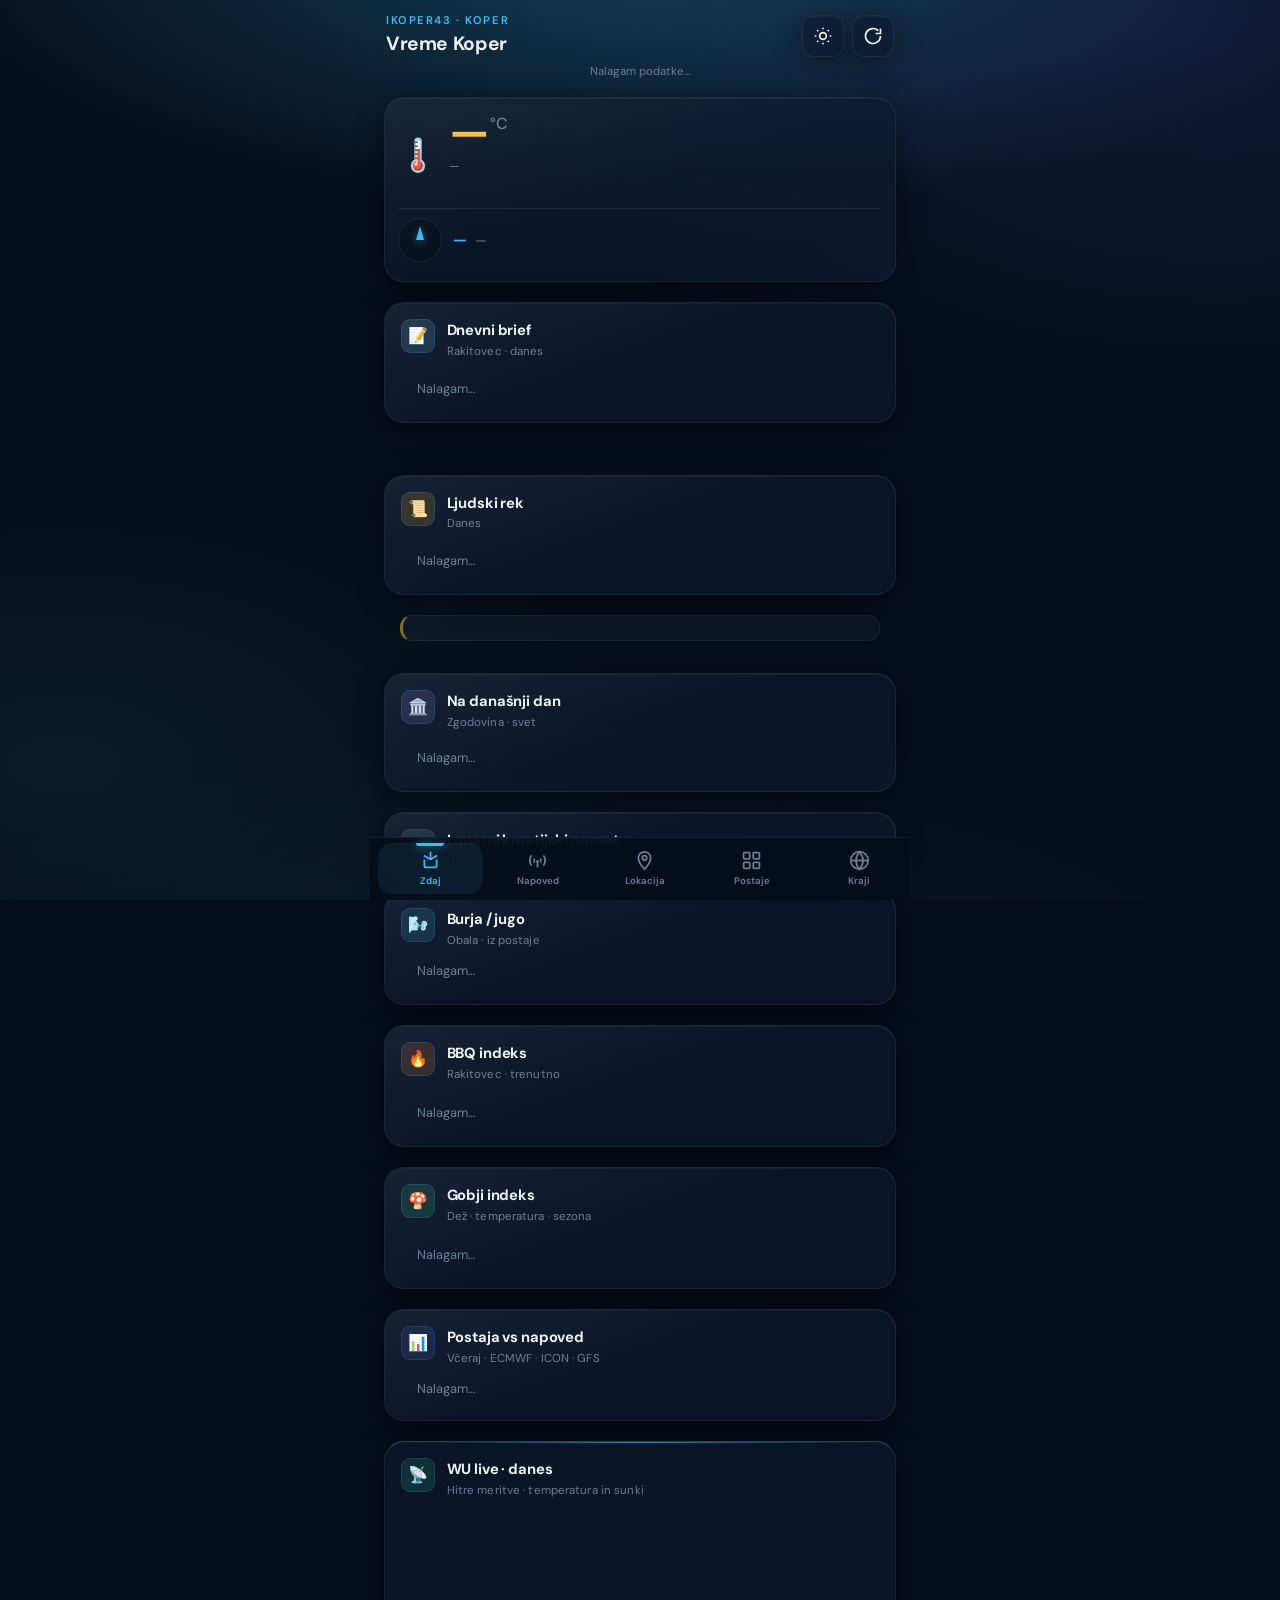
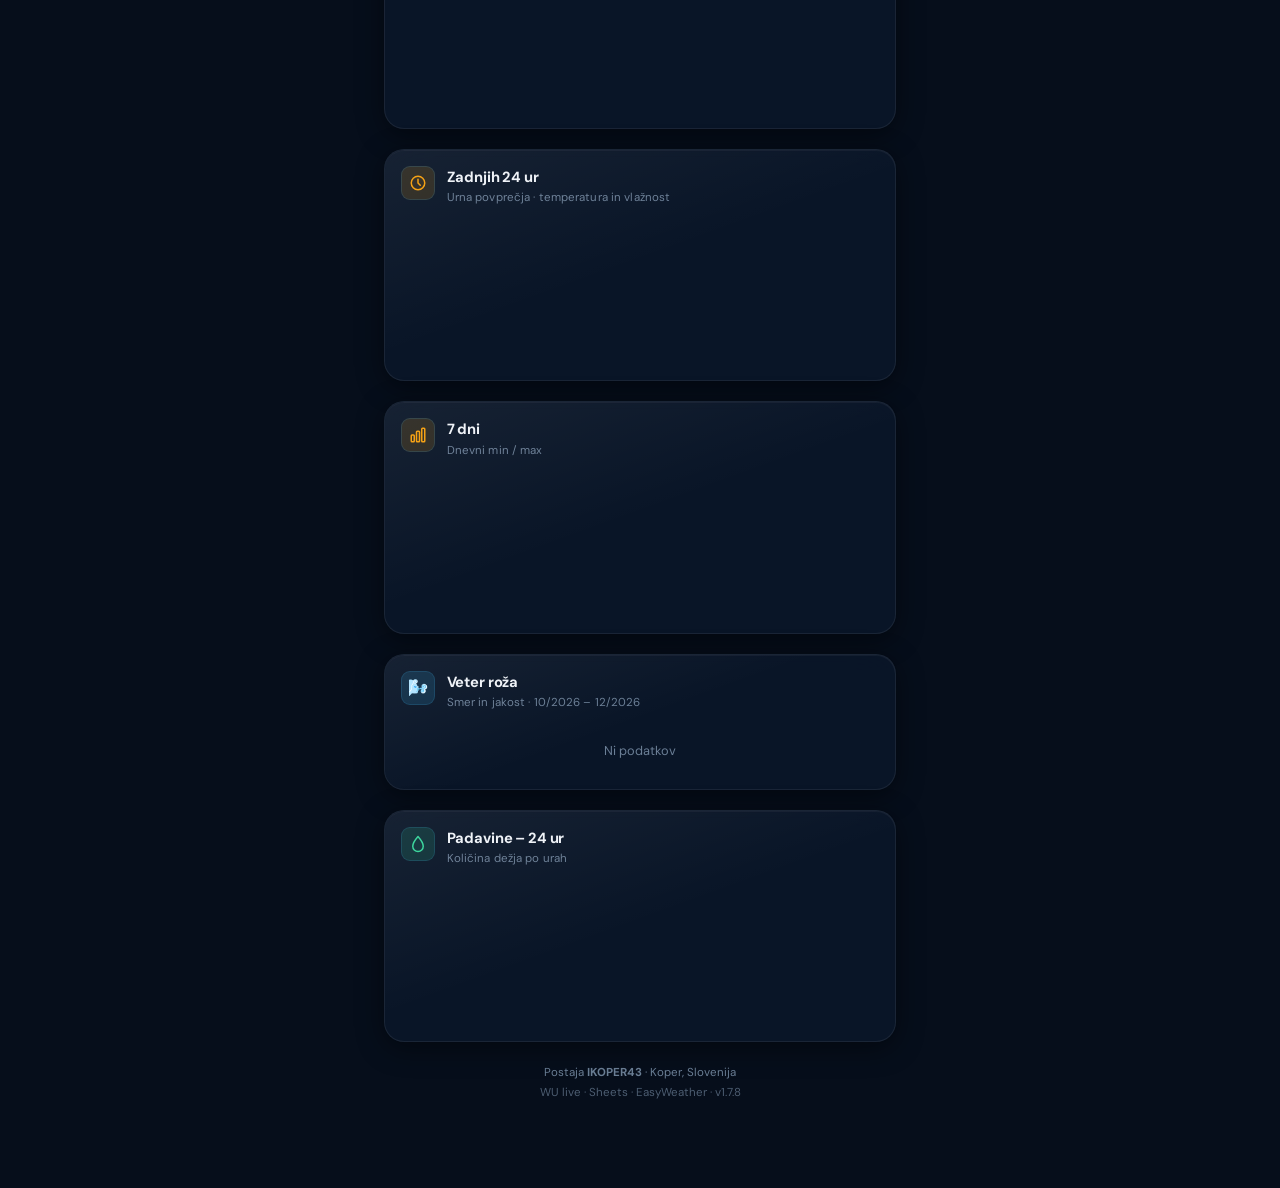
==== commit 9eb553e4: "Dodaj WU live, snežno napoved, gobji indeks in zgodovinske kartice. Priklop IKOPER43 prek Weather Un" ====
--- a/index.html
+++ b/index.html
@@ -83,14 +83,56 @@
         <div id="metrics" class="now-panel__grid" aria-label="Meritve"></div>
       </section>
 
+      <!-- Dnevni brief -->
+      <section class="card brief-card" aria-label="Dnevni brief">
+        <div class="card__head">
+          <span class="card__icon" style="background:rgba(125,211,252,0.15);color:#7dd3fc" aria-hidden="true">📝</span>
+          <div>
+            <h2 class="card__title">Dnevni brief</h2>
+            <p class="card__desc" id="brief-sub">Rakitovec · danes</p>
+          </div>
+        </div>
+        <div id="brief-content" class="brief-content">
+          <p class="forecast-loading">Nalagam…</p>
+        </div>
+      </section>
+
       <!-- Sonce & luna -->
       <div id="sun-strip" class="sun-strip" aria-label="Sonce in luna"></div>
 
+      <!-- Ljudski rek -->
+      <section class="card folk-card" aria-label="Ljudski rek">
+        <div class="card__head">
+          <span class="card__icon" style="background:rgba(251,191,36,0.15);color:#fbbf24" aria-hidden="true">📜</span>
+          <div>
+            <h2 class="card__title">Ljudski rek</h2>
+            <p class="card__desc" id="folk-sub">Danes</p>
+          </div>
+        </div>
+        <div id="folk-content" class="folk-content">
+          <p class="forecast-loading">Nalagam…</p>
+        </div>
+      </section>
+
       <!-- Zanimivost dneva -->
       <div id="day-fact" class="day-fact" hidden aria-label="Zanimivost dneva"></div>
 
-      <!-- Ta dan v preteklosti -->
+      <!-- Ta dan v preteklosti (postaja) -->
       <div id="day-history" class="day-history" hidden aria-label="Ta dan v preteklosti"></div>
+
+      <!-- Zgodovina na današnji dan -->
+      <section class="card history-day-card" aria-label="Na današnji dan">
+        <div class="card__head">
+          <span class="card__icon" style="background:rgba(167,139,250,0.15);color:#a78bfa" aria-hidden="true">🏛️</span>
+          <div>
+            <h2 class="card__title">Na današnji dan</h2>
+            <p class="card__desc" id="othis-sub">Zgodovina · svet</p>
+          </div>
+        </div>
+        <div id="othis-content" class="othis-content">
+          <p class="forecast-loading">Nalagam…</p>
+        </div>
+      </section>
 
       <!-- Anomalije -->
       <section id="anomaly-card" class="card" hidden aria-label="Anomalije">
@@ -149,6 +191,20 @@
         </div>
       </section>
 
+      <!-- Gobji indeks -->
+      <section class="card mushroom-card" aria-label="Gobji indeks">
+        <div class="card__head">
+          <span class="card__icon" style="background:rgba(52,211,153,0.15);color:#34d399" aria-hidden="true">🍄</span>
+          <div>
+            <h2 class="card__title">Gobji indeks</h2>
+            <p class="card__desc" id="mushroom-sub">Dež · temperatura · sezona</p>
+          </div>
+        </div>
+        <div id="mushroom-content" class="mushroom-content">
+          <p class="forecast-loading">Nalagam…</p>
+        </div>
+      </section>
+
       <!-- Postaja vs napoved -->
       <section class="card" aria-label="Postaja proti napovedi">
         <div class="card__head">
@@ -163,17 +219,32 @@
         </div>
       </section>
 
-      <section class="card chart-card chart-card--hero">
+      <!-- WU live gost graf -->
+      <section class="card chart-card chart-card--hero" aria-label="WU live graf">
+        <div class="card__head">
+          <span class="card__icon" style="background:rgba(52,211,153,0.15);color:#34d399" aria-hidden="true">📡</span>
+          <div>
+            <h2 class="card__title">WU live · danes</h2>
+            <p class="card__desc" id="live-chart-sub">Hitre meritve · temperatura in sunki</p>
+          </div>
+        </div>
+        <div class="chart-wrap chart-wrap--hero chart-wrap--has-empty">
+          <canvas id="chart-live" aria-label="Graf WU live meritev danes"></canvas>
+          <p id="live-chart-empty" class="chart-empty hidden">Live točke niso na voljo</p>
+        </div>
+      </section>
+
+      <section class="card chart-card">
         <div class="card__head">
           <span class="card__icon card__icon--warm" aria-hidden="true">
             <svg width="18" height="18" viewBox="0 0 24 24" fill="none" stroke="currentColor" stroke-width="2" stroke-linecap="round" stroke-linejoin="round"><circle cx="12" cy="12" r="9"/><path d="M12 7v5l3 3"/></svg>
           </span>
           <div>
             <h2 class="card__title">Zadnjih 24 ur</h2>
-            <p class="card__desc">Temperatura in vlažnost</p>
-          </div>
-        </div>
-        <div class="chart-wrap chart-wrap--hero">
+            <p class="card__desc">Urna povprečja · temperatura in vlažnost</p>
+          </div>
+        </div>
+        <div class="chart-wrap chart-wrap--short">
           <canvas id="chart-hourly" aria-label="Graf temperature in vlažnosti"></canvas>
         </div>
       </section>
@@ -227,7 +298,7 @@
 
     <footer class="footer">
       <p>Postaja <strong>IKOPER43</strong> · Koper, Slovenija</p>
-      <p class="footer__meta">Google Sheets · <a href="igra.html" class="footer__secret">EasyWeather</a> · <span id="footer-version"></span></p>
+      <p class="footer__meta">WU live · Sheets · <a href="igra.html" class="footer__secret">EasyWeather</a> · <span id="footer-version"></span></p>
     </footer>
 
         <nav class="bottom-nav" aria-label="Glavna navigacija">
--- a/css/styles.css
+++ b/css/styles.css
@@ -660,6 +660,81 @@
 .freeze-day__lbl { font-size: 0.65rem; color: var(--muted); }
 .freeze-day__val { font-size: 0.82rem; font-weight: 600; }
 
+.snow-content { padding: 0.75rem 1rem 1rem; }
+.snow-hero {
+  display: flex;
+  align-items: center;
+  gap: 0.85rem;
+  margin-bottom: 0.85rem;
+}
+.snow-hero__emoji { font-size: 2.2rem; line-height: 1; flex-shrink: 0; }
+.snow-hero__body { display: flex; flex-direction: column; gap: 0.15rem; }
+.snow-hero__title { font-weight: 700; font-size: 0.95rem; }
+.snow-hero__meta { font-size: 0.75rem; color: var(--muted); }
+.snow-days {
+  display: flex;
+  gap: 0.45rem;
+  overflow-x: auto;
+  padding-bottom: 0.25rem;
+  scrollbar-width: none;
+  margin-bottom: 0.65rem;
+}
+.snow-days::-webkit-scrollbar { display: none; }
+.snow-day {
+  flex: 0 0 auto;
+  min-width: 4.4rem;
+  display: flex;
+  flex-direction: column;
+  align-items: center;
+  gap: 0.15rem;
+  padding: 0.45rem 0.35rem;
+  background: rgba(255,255,255,0.04);
+  border-radius: 8px;
+  border: 1px solid transparent;
+}
+.snow-day--snow {
+  border-color: rgba(125, 211, 252, 0.45);
+  background: rgba(125, 211, 252, 0.08);
+}
+.snow-day--mix {
+  border-color: rgba(148, 163, 184, 0.4);
+  background: rgba(148, 163, 184, 0.08);
+}
+.snow-day__lbl { font-size: 0.65rem; color: var(--muted); }
+.snow-day__icon { font-size: 1.1rem; line-height: 1; }
+.snow-day__snow { font-size: 0.85rem; font-weight: 700; color: #7dd3fc; }
+.snow-day__t { font-size: 0.68rem; color: var(--muted); }
+.snow-day__fl { font-size: 0.62rem; color: rgba(125, 211, 252, 0.75); }
+.snow-hours-head {
+  font-size: 0.72rem;
+  color: var(--muted);
+  text-transform: uppercase;
+  letter-spacing: 0.04em;
+  margin-bottom: 0.4rem;
+}
+.snow-hours {
+  display: flex;
+  gap: 0.4rem;
+  overflow-x: auto;
+  scrollbar-width: none;
+  margin-bottom: 0.5rem;
+}
+.snow-hours::-webkit-scrollbar { display: none; }
+.snow-hour {
+  flex: 0 0 auto;
+  min-width: 3.4rem;
+  text-align: center;
+  padding: 0.35rem 0.3rem;
+  background: rgba(125, 211, 252, 0.08);
+  border-radius: 6px;
+}
+.snow-hour__t { display: block; font-size: 0.65rem; color: var(--muted); }
+.snow-hour__v { display: block; font-size: 0.8rem; font-weight: 700; color: #bae6fd; }
+.snow-hour__temp { display: block; font-size: 0.65rem; color: var(--muted); }
+.snow-map-note { padding: 0 1rem 0.85rem; margin: 0; }
+html[data-contrast="high"] .snow-day__snow { color: #0369a1; }
+html[data-contrast="high"] .snow-hour__v { color: #0369a1; }
+
 /* —— 7-dnevna napoved —— */
 .forecast-card { padding-bottom: 1rem; }
 
@@ -2034,6 +2109,89 @@
   margin-left: auto;
 }
 
+.dh-history-note {
+  margin: 0;
+  padding: 0.55rem 1rem 0.35rem;
+  font-size: 0.8rem;
+  line-height: 1.45;
+  color: rgba(255, 255, 255, 0.72);
+  font-style: italic;
+}
+.dh-stats {
+  display: flex;
+  flex-wrap: wrap;
+  gap: 0.35rem 0.75rem;
+  padding: 0.35rem 1rem 0.55rem;
+  font-size: 0.72rem;
+  color: var(--muted);
+}
+.dh-stats strong { color: rgba(255, 255, 255, 0.88); font-weight: 650; }
+.dh-stat--hot { color: #fb923c; }
+.dh-stat--cold { color: #7dd3fc; }
+html[data-contrast="high"] .dh-history-note { color: #333; }
+html[data-contrast="high"] .dh-stats strong { color: #111; }
+
+.folk-content { padding: 0.65rem 1rem 1rem; }
+.folk-quote {
+  margin: 0;
+  padding: 0;
+  border: none;
+  font-size: 1.02rem;
+  line-height: 1.5;
+  font-style: italic;
+  color: rgba(255, 255, 255, 0.92);
+}
+html[data-contrast="high"] .folk-quote { color: #1a1a1a; }
+
+.othis-content { padding: 0.55rem 1rem 1rem; }
+.othis-list {
+  list-style: none;
+  margin: 0;
+  padding: 0;
+  display: flex;
+  flex-direction: column;
+  gap: 0.7rem;
+}
+.othis-item {
+  display: grid;
+  grid-template-columns: 3.6rem 1fr;
+  gap: 0.65rem;
+  align-items: start;
+}
+.othis-item__year {
+  font-size: 0.92rem;
+  font-weight: 800;
+  letter-spacing: -0.02em;
+  color: #a78bfa;
+  line-height: 1.3;
+  padding-top: 0.1rem;
+}
+.othis-item__kind {
+  display: inline-block;
+  font-size: 0.65rem;
+  text-transform: uppercase;
+  letter-spacing: 0.04em;
+  color: var(--muted);
+  margin-bottom: 0.15rem;
+}
+.othis-item__text {
+  margin: 0;
+  font-size: 0.84rem;
+  line-height: 1.4;
+  color: rgba(255, 255, 255, 0.86);
+}
+.othis-item__text a {
+  color: inherit;
+  text-decoration: underline;
+  text-decoration-color: rgba(167, 139, 250, 0.45);
+  text-underline-offset: 2px;
+}
+.othis-item__text a:hover { color: #c4b5fd; }
+.othis-item--death .othis-item__year { color: #f472b6; }
+.othis-item--birth .othis-item__year { color: #34d399; }
+html[data-contrast="high"] .othis-item__text { color: #1a1a1a; }
+html[data-contrast="high"] .othis-item__year { color: #5b21b6; }
+
 .dh-scroll {
   display: flex;
   gap: 0.5rem;
@@ -3752,6 +3910,46 @@
   color: var(--muted);
 }
 
+.brief-content {
+  padding: 0.65rem 1rem 1rem;
+}
+.brief-list {
+  margin: 0;
+  padding: 0 0 0 1.15rem;
+  display: flex;
+  flex-direction: column;
+  gap: 0.55rem;
+}
+.brief-list li {
+  font-size: 0.9rem;
+  line-height: 1.45;
+  color: rgba(255, 255, 255, 0.88);
+}
+html[data-contrast="high"] .brief-list li {
+  color: #1a1a1a;
+}
+
+.mushroom-content {
+  padding: 0.75rem 1rem 1rem;
+}
+.mushroom-tip {
+  margin: 0 0 0.55rem;
+  font-size: 0.85rem;
+  line-height: 1.45;
+  color: rgba(255, 255, 255, 0.78);
+}
+.mushroom-meta {
+  display: flex;
+  flex-wrap: wrap;
+  gap: 0.45rem 0.85rem;
+  margin-bottom: 0.55rem;
+  font-size: 0.74rem;
+  color: var(--muted);
+}
+html[data-contrast="high"] .mushroom-tip {
+  color: #1a1a1a;
+}
+
 /* ——————————————————————————————————————
    VREMENSKA SREČA
    —————————————————————————————————————— */
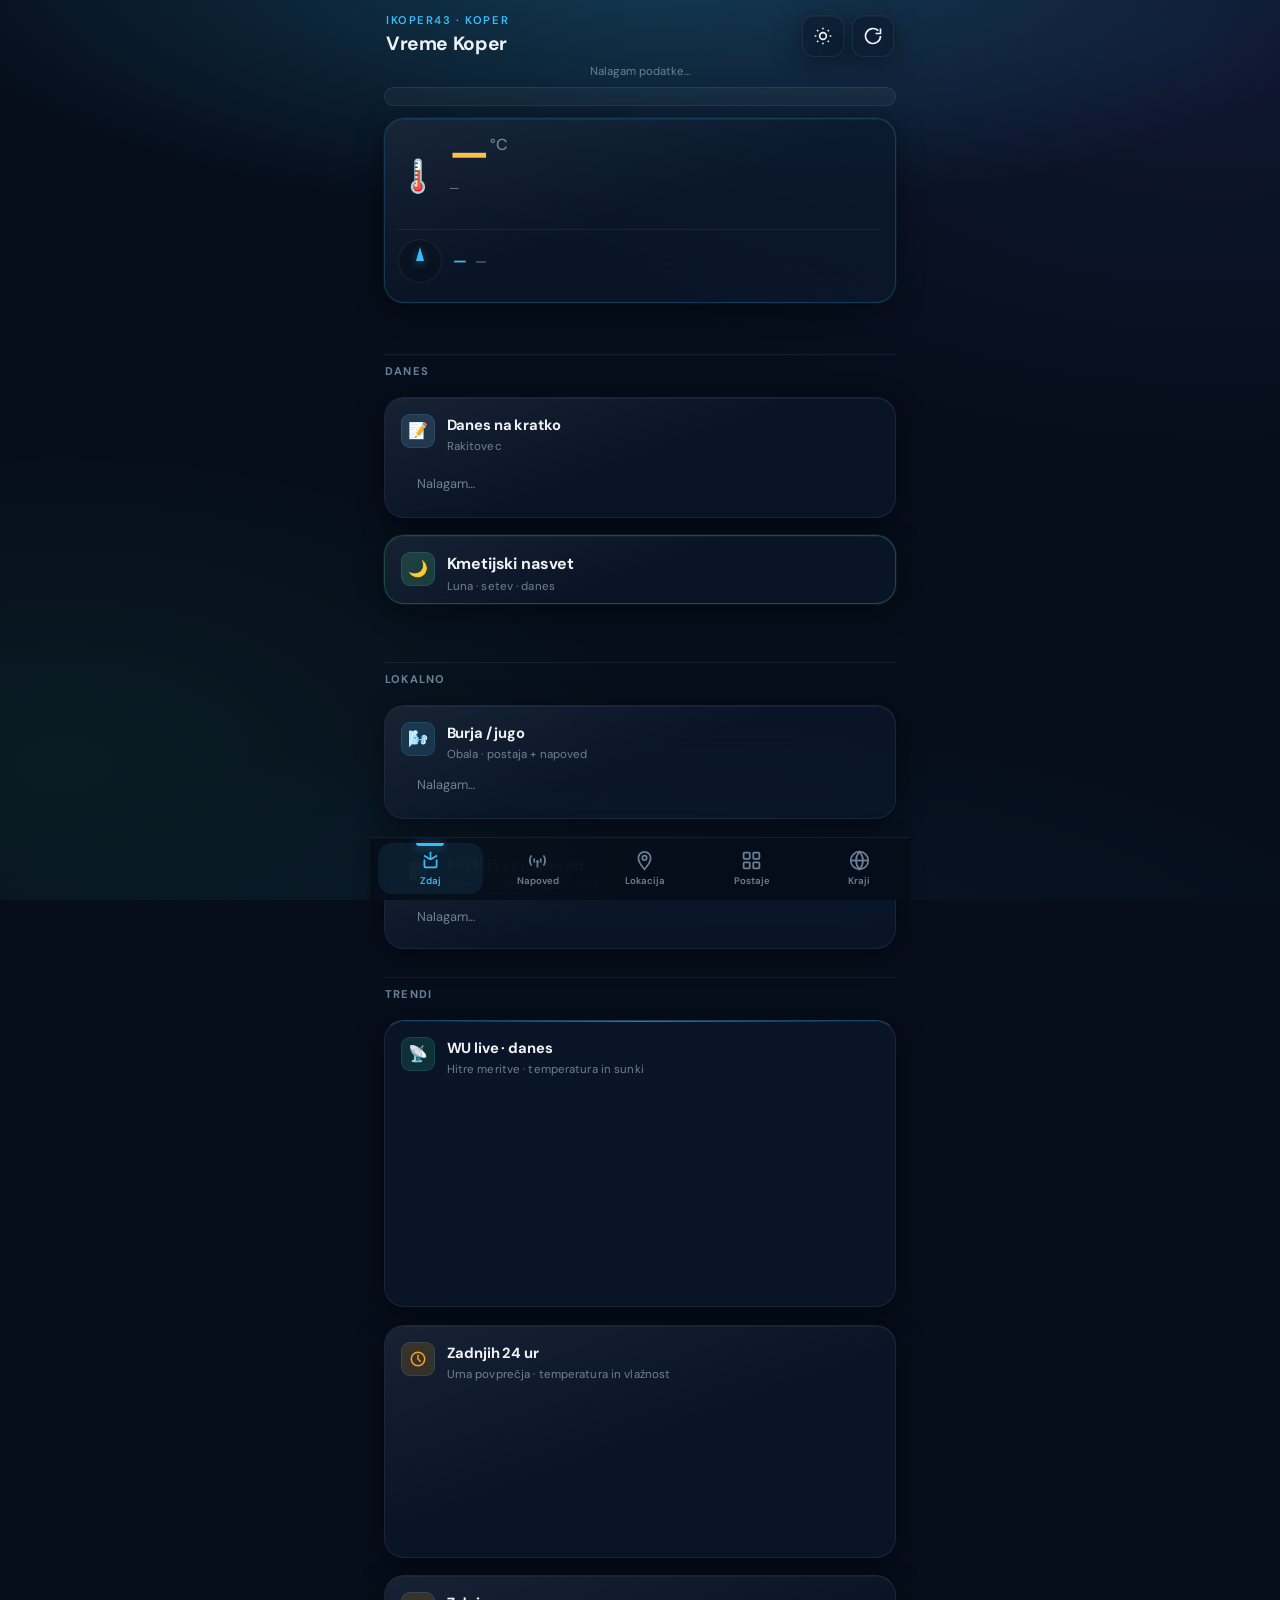
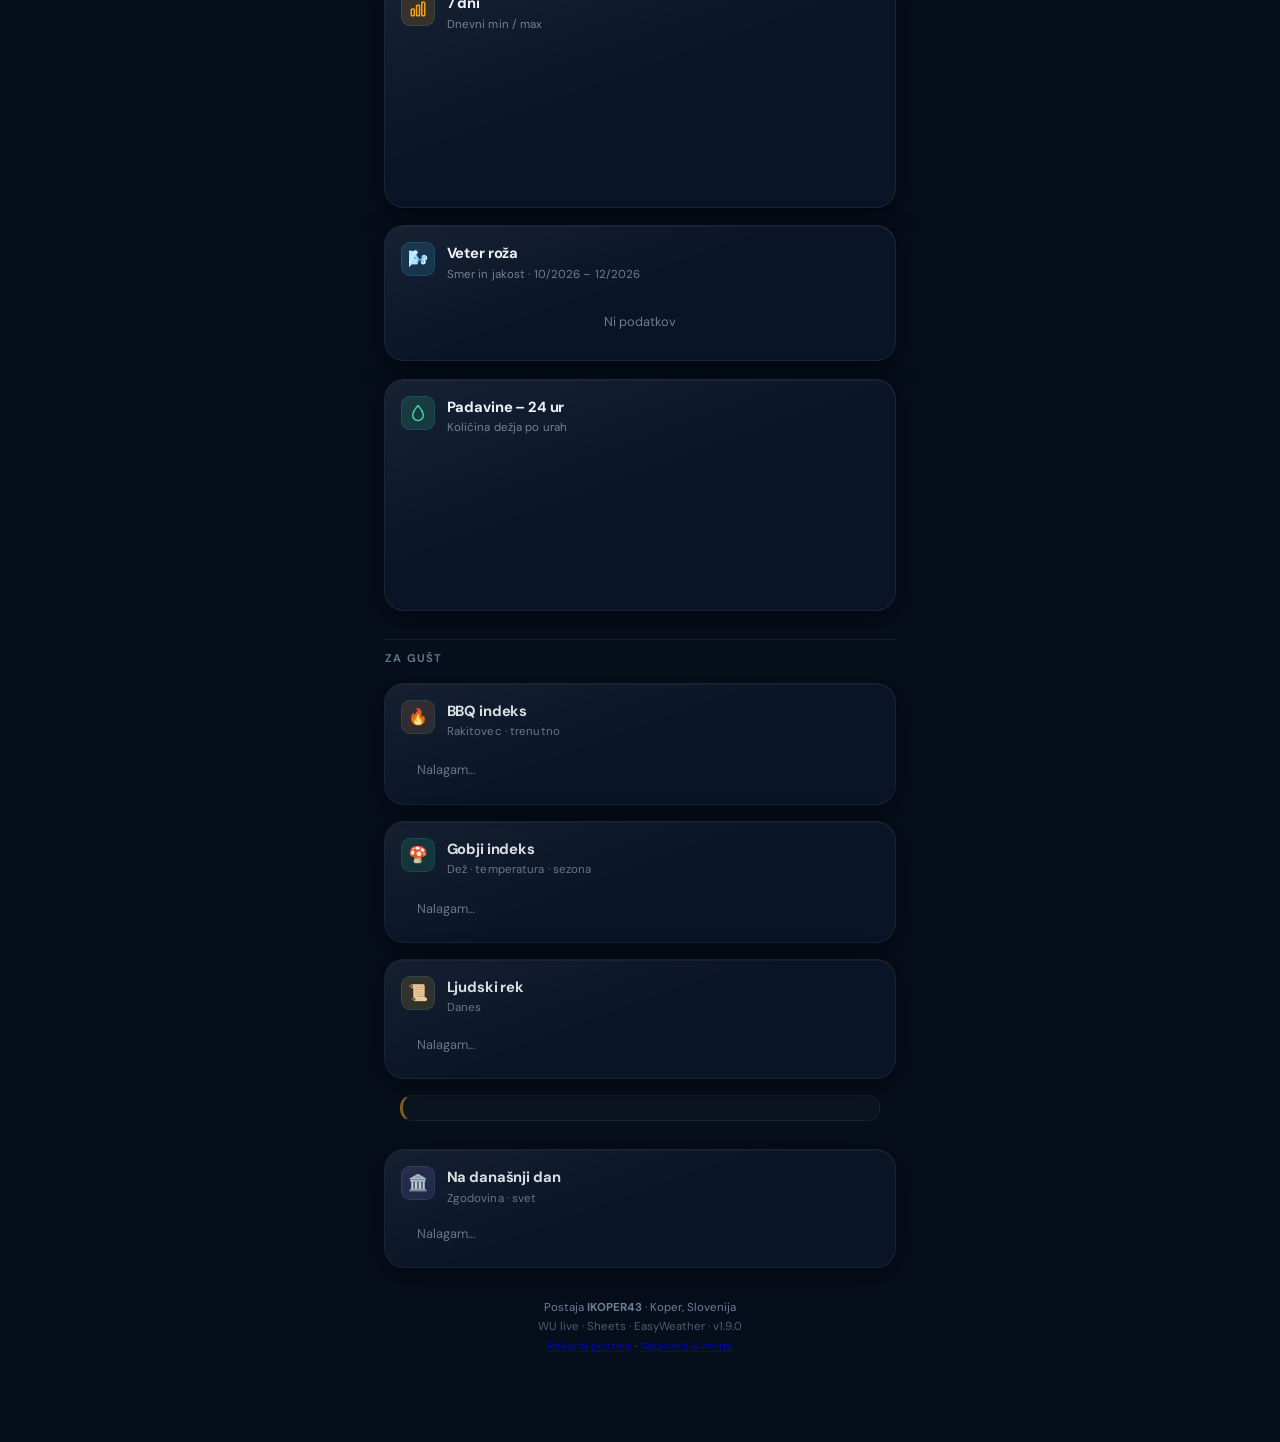
==== commit 47b794f3: "Povezi strani v en produkt: navigacija, povzetki, favoriti. Doda skupni vremenski kontekst, skoke po" ====
--- a/index.html
+++ b/index.html
@@ -53,255 +53,315 @@
 
     <p id="status" class="status" role="status">Nalagam podatke…</p>
 
-    <div id="glance" class="glance" hidden aria-label="Hitri pregled"></div>
-
     <main class="main">
-      <section class="card now-panel" aria-label="Trenutno vreme">
-        <div class="now-panel__top">
-          <span id="weather-icon" class="now-panel__icon" aria-hidden="true">🌡️</span>
-          <div class="now-panel__main">
-            <div class="now-panel__temp">
-              <span id="temp-main">—</span><span class="now-panel__unit">°C</span>
-              <span id="temp-trend" class="now-panel__trend" aria-hidden="true"></span>
-            </div>
-            <p id="hero-sub" class="now-panel__time">—</p>
-            <p id="temp-feel" class="now-panel__feel"></p>
-          </div>
-          <div id="day-range" class="now-panel__extremes"></div>
-        </div>
-        <div class="now-panel__wind">
-          <div class="wind-compass wind-compass--sm" aria-label="Smer vetra">
-            <div class="wind-compass__ring">
-              <div id="wind-needle" class="wind-compass__needle"></div>
-            </div>
-          </div>
-          <div class="now-panel__wind-txt">
-            <span id="wind-dir-label" class="now-panel__wind-dir">—</span>
-            <span id="wind-speed" class="now-panel__wind-spd">—</span>
-          </div>
-        </div>
-        <div id="metrics" class="now-panel__grid" aria-label="Meritve"></div>
-      </section>
-
-      <!-- Dnevni brief -->
-      <section class="card brief-card" aria-label="Dnevni brief">
-        <div class="card__head">
-          <span class="card__icon" style="background:rgba(125,211,252,0.15);color:#7dd3fc" aria-hidden="true">📝</span>
-          <div>
-            <h2 class="card__title">Dnevni brief</h2>
-            <p class="card__desc" id="brief-sub">Rakitovec · danes</p>
-          </div>
-        </div>
-        <div id="brief-content" class="brief-content">
-          <p class="forecast-loading">Nalagam…</p>
-        </div>
-      </section>
-
-      <!-- Sonce & luna -->
-      <div id="sun-strip" class="sun-strip" aria-label="Sonce in luna"></div>
-
-      <!-- Ljudski rek -->
-      <section class="card folk-card" aria-label="Ljudski rek">
-        <div class="card__head">
-          <span class="card__icon" style="background:rgba(251,191,36,0.15);color:#fbbf24" aria-hidden="true">📜</span>
-          <div>
-            <h2 class="card__title">Ljudski rek</h2>
-            <p class="card__desc" id="folk-sub">Danes</p>
-          </div>
-        </div>
-        <div id="folk-content" class="folk-content">
-          <p class="forecast-loading">Nalagam…</p>
-        </div>
-      </section>
-
-      <!-- Zanimivost dneva -->
-      <div id="day-fact" class="day-fact" hidden aria-label="Zanimivost dneva"></div>
-
-      <!-- Ta dan v preteklosti (postaja) -->
-      <div id="day-history" class="day-history" hidden aria-label="Ta dan v preteklosti"></div>
-
-      <!-- Zgodovina na današnji dan -->
-      <section class="card history-day-card" aria-label="Na današnji dan">
-        <div class="card__head">
-          <span class="card__icon" style="background:rgba(167,139,250,0.15);color:#a78bfa" aria-hidden="true">🏛️</span>
-          <div>
-            <h2 class="card__title">Na današnji dan</h2>
-            <p class="card__desc" id="othis-sub">Zgodovina · svet</p>
-          </div>
-        </div>
-        <div id="othis-content" class="othis-content">
-          <p class="forecast-loading">Nalagam…</p>
-        </div>
-      </section>
-
-      <!-- Anomalije -->
-      <section id="anomaly-card" class="card" hidden aria-label="Anomalije">
-        <div class="card__head">
-          <span class="card__icon" style="background:rgba(244,63,94,0.12);color:#f43f5e" aria-hidden="true">📈</span>
-          <div>
-            <h2 class="card__title">Anomalije</h2>
-            <p class="card__desc">Danes vs večletno povprečje</p>
-          </div>
-        </div>
-        <div id="anomaly-content" class="anomaly-content">
-          <p class="forecast-loading">Nalagam…</p>
-        </div>
-      </section>
-
-      <!-- Tekoči mesec povzetek -->
-      <div id="month-summary" class="card month-summary" hidden aria-label="Mesečni povzetek"></div>
-
-      <!-- Lunarni kmetijski nasvet -->
-      <section class="card" aria-label="Lunarni kmetijski nasvet">
-        <div class="card__head">
-          <span class="card__icon" style="background:rgba(148,163,184,0.15);color:#94a3b8" aria-hidden="true">🌙</span>
-          <div>
-            <h2 class="card__title">Lunarni kmetijski nasvet</h2>
-            <p class="card__desc" id="agro-head-desc">Nalagam…</p>
-          </div>
-        </div>
-        <div id="agro-content"></div>
-      </section>
-
-      <!-- Burja / jugo -->
-      <section class="card" aria-label="Burja in jugo">
-        <div class="card__head">
-          <span class="card__icon" style="background:rgba(56,189,248,0.15);color:#38bdf8" aria-hidden="true">🌬️</span>
-          <div>
-            <h2 class="card__title">Burja / jugo</h2>
-            <p class="card__desc">Obala · iz postaje</p>
-          </div>
-        </div>
-        <div id="bora-content" class="bora-content">
-          <p class="forecast-loading">Nalagam…</p>
-        </div>
-      </section>
-
-      <!-- BBQ indeks -->
-      <section class="card bbq-home-card" aria-label="BBQ indeks">
-        <div class="card__head">
-          <span class="card__icon" style="background:rgba(251,146,60,0.15);color:#fb923c" aria-hidden="true">🔥</span>
-          <div>
-            <h2 class="card__title">BBQ indeks</h2>
-            <p class="card__desc" id="bbq-home-sub">Rakitovec · trenutno</p>
-          </div>
-        </div>
-        <div id="bbq-home-content" class="bbq-content">
-          <p class="forecast-loading">Nalagam…</p>
-        </div>
-      </section>
-
-      <!-- Gobji indeks -->
-      <section class="card mushroom-card" aria-label="Gobji indeks">
-        <div class="card__head">
-          <span class="card__icon" style="background:rgba(52,211,153,0.15);color:#34d399" aria-hidden="true">🍄</span>
-          <div>
-            <h2 class="card__title">Gobji indeks</h2>
-            <p class="card__desc" id="mushroom-sub">Dež · temperatura · sezona</p>
-          </div>
-        </div>
-        <div id="mushroom-content" class="mushroom-content">
-          <p class="forecast-loading">Nalagam…</p>
-        </div>
-      </section>
-
-      <!-- Postaja vs napoved -->
-      <section class="card" aria-label="Postaja proti napovedi">
-        <div class="card__head">
-          <span class="card__icon" style="background:rgba(99,102,241,0.15);color:#818cf8" aria-hidden="true">📊</span>
-          <div>
-            <h2 class="card__title">Postaja vs napoved</h2>
-            <p class="card__desc">Včeraj · ECMWF · ICON · GFS</p>
-          </div>
-        </div>
-        <div id="skill-content" class="skill-content">
-          <p class="forecast-loading">Nalagam…</p>
-        </div>
-      </section>
-
-      <!-- WU live gost graf -->
-      <section class="card chart-card chart-card--hero" aria-label="WU live graf">
-        <div class="card__head">
-          <span class="card__icon" style="background:rgba(52,211,153,0.15);color:#34d399" aria-hidden="true">📡</span>
-          <div>
-            <h2 class="card__title">WU live · danes</h2>
-            <p class="card__desc" id="live-chart-sub">Hitre meritve · temperatura in sunki</p>
-          </div>
-        </div>
-        <div class="chart-wrap chart-wrap--hero chart-wrap--has-empty">
-          <canvas id="chart-live" aria-label="Graf WU live meritev danes"></canvas>
-          <p id="live-chart-empty" class="chart-empty hidden">Live točke niso na voljo</p>
-        </div>
-      </section>
-
-      <section class="card chart-card">
-        <div class="card__head">
-          <span class="card__icon card__icon--warm" aria-hidden="true">
-            <svg width="18" height="18" viewBox="0 0 24 24" fill="none" stroke="currentColor" stroke-width="2" stroke-linecap="round" stroke-linejoin="round"><circle cx="12" cy="12" r="9"/><path d="M12 7v5l3 3"/></svg>
-          </span>
-          <div>
-            <h2 class="card__title">Zadnjih 24 ur</h2>
-            <p class="card__desc">Urna povprečja · temperatura in vlažnost</p>
-          </div>
-        </div>
-        <div class="chart-wrap chart-wrap--short">
-          <canvas id="chart-hourly" aria-label="Graf temperature in vlažnosti"></canvas>
-        </div>
-      </section>
-
-      <section class="card chart-card">
-        <div class="card__head">
-          <span class="card__icon card__icon--warm" aria-hidden="true">
-            <svg width="18" height="18" viewBox="0 0 24 24" fill="none" stroke="currentColor" stroke-width="2" stroke-linecap="round" stroke-linejoin="round"><rect x="3" y="12" width="4" height="9" rx="1"/><rect x="10" y="7" width="4" height="14" rx="1"/><rect x="17" y="3" width="4" height="18" rx="1"/></svg>
-          </span>
-          <div>
-            <h2 class="card__title">7 dni</h2>
-            <p class="card__desc">Dnevni min / max</p>
-          </div>
-        </div>
-        <div class="chart-wrap chart-wrap--short">
-          <canvas id="chart-daily" aria-label="Graf dnevnih min in max temperatur"></canvas>
-        </div>
-      </section>
-
-      <!-- Veter roža -->
-      <section class="card" aria-label="Veter roža">
-        <div class="card__head">
-          <span class="card__icon" style="background:rgba(56,189,248,0.15);color:#38bdf8" aria-hidden="true">🌬️</span>
-          <div>
-            <h2 class="card__title">Veter roža</h2>
-            <p class="card__desc">Smer in jakost · <span id="wind-rose-info">zadnji 3 meseci</span></p>
-          </div>
-        </div>
-        <div id="wind-rose-svg" style="display:flex;justify-content:center;overflow:hidden">
-          <p class="forecast-loading">Nalagam…</p>
-        </div>
-      </section>
-
-      <section class="card chart-card">
-        <div class="card__head">
-          <span class="card__icon card__icon--rain" aria-hidden="true">
-            <svg width="18" height="18" viewBox="0 0 24 24" fill="none" stroke="currentColor" stroke-width="2" stroke-linecap="round" stroke-linejoin="round"><path d="M12 2c0 0-7 8-7 13a7 7 0 0 0 14 0c0-5-7-13-7-13z"/></svg>
-          </span>
-          <div>
-            <h2 class="card__title">Padavine – 24 ur</h2>
-            <p class="card__desc">Količina dežja po urah</p>
-          </div>
-        </div>
-        <div class="chart-wrap chart-wrap--short chart-wrap--has-empty">
-          <canvas id="chart-precip-24h" aria-label="Graf padavin zadnjih 24 ur"></canvas>
-          <p class="chart-empty hidden">Ni padavin v zadnjih 24 urah</p>
-        </div>
-      </section>
+
+      <!-- ========== ZDAJ ========== -->
+      <div class="layer layer--now" aria-label="Trenutno">
+        <div id="station-status" class="station-status" hidden role="status"></div>
+
+        <section class="card now-panel" aria-label="Trenutno vreme">
+          <div class="now-panel__top">
+            <span id="weather-icon" class="now-panel__icon" aria-hidden="true">🌡️</span>
+            <div class="now-panel__main">
+              <div class="now-panel__temp">
+                <span id="temp-main">—</span><span class="now-panel__unit">°C</span>
+                <span id="temp-trend" class="now-panel__trend" aria-hidden="true"></span>
+              </div>
+              <p id="hero-sub" class="now-panel__time">—</p>
+              <p id="temp-feel" class="now-panel__feel"></p>
+            </div>
+            <div id="day-range" class="now-panel__extremes"></div>
+          </div>
+          <div class="now-panel__wind">
+            <div class="wind-compass wind-compass--sm" aria-label="Smer vetra">
+              <div class="wind-compass__ring">
+                <div id="wind-needle" class="wind-compass__needle"></div>
+              </div>
+            </div>
+            <div class="now-panel__wind-txt">
+              <span id="wind-dir-label" class="now-panel__wind-dir">—</span>
+              <span id="wind-speed" class="now-panel__wind-spd">—</span>
+            </div>
+          </div>
+          <div id="metrics" class="now-panel__grid" aria-label="Meritve"></div>
+        </section>
+
+        <div id="glance" class="glance" hidden aria-label="Hitri pregled"></div>
+      </div>
+
+      <!-- ========== DANES ========== -->
+      <div class="layer layer--today">
+        <h2 class="layer__title">Danes</h2>
+
+        <section class="card brief-card" aria-label="Danes na kratko">
+          <div class="card__head">
+            <span class="card__icon" style="background:rgba(125,211,252,0.15);color:#7dd3fc" aria-hidden="true">📝</span>
+            <div>
+              <h3 class="card__title">Danes na kratko</h3>
+              <p class="card__desc" id="brief-sub">Rakitovec</p>
+            </div>
+          </div>
+          <div id="brief-content" class="brief-content">
+            <p class="forecast-loading">Nalagam…</p>
+          </div>
+        </section>
+
+        <section id="important-card" class="card important-card" hidden aria-label="Kaj je danes pomembno">
+          <div class="card__head">
+            <span class="card__icon" style="background:rgba(251,146,60,0.15);color:#fb923c" aria-hidden="true">⚡</span>
+            <div>
+              <h3 class="card__title">Kaj je danes pomembno?</h3>
+              <p class="card__desc">Samo najbolj relevantno</p>
+            </div>
+          </div>
+          <div id="important-content" class="important-content"></div>
+        </section>
+
+        <section class="card card--featured agro-card" aria-label="Lunarni kmetijski nasvet">
+          <div class="card__head">
+            <span class="card__icon" style="background:rgba(74,222,128,0.18);color:#4ade80" aria-hidden="true">🌙</span>
+            <div>
+              <h3 class="card__title">Kmetijski nasvet</h3>
+              <p class="card__desc" id="agro-head-desc">Luna · setev · danes</p>
+            </div>
+          </div>
+          <div id="agro-content" class="agro-content"></div>
+        </section>
+
+        <section id="timeline-card" class="card timeline-card" hidden aria-label="Časovnica dneva">
+          <div class="card__head">
+            <span class="card__icon" style="background:rgba(129,140,248,0.15);color:#818cf8" aria-hidden="true">⏱</span>
+            <div>
+              <h3 class="card__title">Časovnica dneva</h3>
+              <p class="card__desc">Ključni dogodki</p>
+            </div>
+          </div>
+          <div id="timeline-content" class="timeline-content"></div>
+        </section>
+
+        <p id="rain-outlook" class="rain-outlook" hidden role="status"></p>
+
+        <div id="sun-strip" class="sun-strip" aria-label="Sonce in luna"></div>
+      </div>
+
+      <!-- ========== LOKALNO ========== -->
+      <div class="layer layer--local">
+        <h2 class="layer__title">Lokalno</h2>
+
+        <section class="card" aria-label="Burja in jugo">
+          <div class="card__head">
+            <span class="card__icon" style="background:rgba(56,189,248,0.15);color:#38bdf8" aria-hidden="true">🌬️</span>
+            <div>
+              <h3 class="card__title">Burja / jugo</h3>
+              <p class="card__desc" id="bora-sub">Obala · postaja + napoved</p>
+            </div>
+          </div>
+          <div id="bora-content" class="bora-content">
+            <p class="forecast-loading">Nalagam…</p>
+          </div>
+        </section>
+
+        <section id="yesterday-card" class="card" hidden aria-label="Primerjava z včeraj">
+          <div class="card__head">
+            <span class="card__icon" style="background:rgba(148,163,184,0.15);color:#94a3b8" aria-hidden="true">↔</span>
+            <div>
+              <h3 class="card__title">Ob tej uri vs včeraj</h3>
+              <p class="card__desc">Primerjava meritev</p>
+            </div>
+          </div>
+          <div id="yesterday-content" class="context-content"></div>
+        </section>
+
+        <section id="pressure-card" class="card" hidden aria-label="Trend tlaka">
+          <div class="card__head">
+            <span class="card__icon" style="background:rgba(167,139,250,0.15);color:#a78bfa" aria-hidden="true">📉</span>
+            <div>
+              <h3 class="card__title">Tlak</h3>
+              <p class="card__desc">Trend · ne napoved</p>
+            </div>
+          </div>
+          <div id="pressure-content" class="context-content"></div>
+        </section>
+
+        <section id="anomaly-card" class="card" hidden aria-label="Anomalije">
+          <div class="card__head">
+            <span class="card__icon" style="background:rgba(244,63,94,0.12);color:#f43f5e" aria-hidden="true">📈</span>
+            <div>
+              <h3 class="card__title">Anomalije</h3>
+              <p class="card__desc">Danes vs večletno povprečje</p>
+            </div>
+          </div>
+          <div id="anomaly-content" class="anomaly-content">
+            <p class="forecast-loading">Nalagam…</p>
+          </div>
+        </section>
+
+        <section class="card" aria-label="Postaja proti napovedi">
+          <div class="card__head">
+            <span class="card__icon" style="background:rgba(99,102,241,0.15);color:#818cf8" aria-hidden="true">📊</span>
+            <div>
+              <h3 class="card__title">Postaja vs napoved</h3>
+              <p class="card__desc">Včeraj · ECMWF · ICON · GFS</p>
+            </div>
+          </div>
+          <div id="skill-content" class="skill-content">
+            <p class="forecast-loading">Nalagam…</p>
+          </div>
+        </section>
+
+        <div id="month-summary" class="card month-summary" hidden aria-label="Mesečni povzetek"></div>
+
+        <div id="day-history" class="day-history" hidden aria-label="Ta dan v preteklosti"></div>
+      </div>
+
+      <!-- ========== TRENDI ========== -->
+      <div class="layer layer--trends">
+        <h2 class="layer__title">Trendi</h2>
+
+        <section class="card chart-card chart-card--hero" aria-label="WU live graf">
+          <div class="card__head">
+            <span class="card__icon" style="background:rgba(52,211,153,0.15);color:#34d399" aria-hidden="true">📡</span>
+            <div>
+              <h3 class="card__title">WU live · danes</h3>
+              <p class="card__desc" id="live-chart-sub">Hitre meritve · temperatura in sunki</p>
+            </div>
+          </div>
+          <p id="live-chart-summary" class="chart-summary" hidden></p>
+          <div class="chart-wrap chart-wrap--hero chart-wrap--has-empty">
+            <canvas id="chart-live" aria-label="Graf WU live meritev danes"></canvas>
+            <p id="live-chart-empty" class="chart-empty hidden">Live točke niso na voljo</p>
+          </div>
+        </section>
+
+        <section class="card chart-card">
+          <div class="card__head">
+            <span class="card__icon card__icon--warm" aria-hidden="true">
+              <svg width="18" height="18" viewBox="0 0 24 24" fill="none" stroke="currentColor" stroke-width="2" stroke-linecap="round" stroke-linejoin="round"><circle cx="12" cy="12" r="9"/><path d="M12 7v5l3 3"/></svg>
+            </span>
+            <div>
+              <h3 class="card__title">Zadnjih 24 ur</h3>
+              <p class="card__desc">Urna povprečja · temperatura in vlažnost</p>
+            </div>
+          </div>
+          <p id="hourly-chart-summary" class="chart-summary" hidden></p>
+          <div class="chart-wrap chart-wrap--short">
+            <canvas id="chart-hourly" aria-label="Graf temperature in vlažnosti"></canvas>
+          </div>
+        </section>
+
+        <section class="card chart-card">
+          <div class="card__head">
+            <span class="card__icon card__icon--warm" aria-hidden="true">
+              <svg width="18" height="18" viewBox="0 0 24 24" fill="none" stroke="currentColor" stroke-width="2" stroke-linecap="round" stroke-linejoin="round"><rect x="3" y="12" width="4" height="9" rx="1"/><rect x="10" y="7" width="4" height="14" rx="1"/><rect x="17" y="3" width="4" height="18" rx="1"/></svg>
+            </span>
+            <div>
+              <h3 class="card__title">7 dni</h3>
+              <p class="card__desc">Dnevni min / max</p>
+            </div>
+          </div>
+          <div class="chart-wrap chart-wrap--short">
+            <canvas id="chart-daily" aria-label="Graf dnevnih min in max temperatur"></canvas>
+          </div>
+        </section>
+
+        <section class="card" aria-label="Veter roža">
+          <div class="card__head">
+            <span class="card__icon" style="background:rgba(56,189,248,0.15);color:#38bdf8" aria-hidden="true">🌬️</span>
+            <div>
+              <h3 class="card__title">Veter roža</h3>
+              <p class="card__desc">Smer in jakost · <span id="wind-rose-info">zadnji 3 meseci</span></p>
+            </div>
+          </div>
+          <div id="wind-rose-svg" style="display:flex;justify-content:center;overflow:hidden">
+            <p class="forecast-loading">Nalagam…</p>
+          </div>
+        </section>
+
+        <section class="card chart-card">
+          <div class="card__head">
+            <span class="card__icon card__icon--rain" aria-hidden="true">
+              <svg width="18" height="18" viewBox="0 0 24 24" fill="none" stroke="currentColor" stroke-width="2" stroke-linecap="round" stroke-linejoin="round"><path d="M12 2c0 0-7 8-7 13a7 7 0 0 0 14 0c0-5-7-13-7-13z"/></svg>
+            </span>
+            <div>
+              <h3 class="card__title">Padavine – 24 ur</h3>
+              <p class="card__desc">Količina dežja po urah</p>
+            </div>
+          </div>
+          <div class="chart-wrap chart-wrap--short chart-wrap--has-empty">
+            <canvas id="chart-precip-24h" aria-label="Graf padavin zadnjih 24 ur"></canvas>
+            <p class="chart-empty hidden">Ni padavin v zadnjih 24 urah</p>
+          </div>
+        </section>
+      </div>
+
+      <!-- ========== ZA GUŠT ========== -->
+      <div class="layer layer--fun">
+        <h2 class="layer__title">Za gušt</h2>
+
+        <section class="card bbq-home-card" aria-label="BBQ indeks">
+          <div class="card__head">
+            <span class="card__icon" style="background:rgba(251,146,60,0.15);color:#fb923c" aria-hidden="true">🔥</span>
+            <div>
+              <h3 class="card__title">BBQ indeks</h3>
+              <p class="card__desc" id="bbq-home-sub">Rakitovec · trenutno</p>
+            </div>
+          </div>
+          <div id="bbq-home-content" class="bbq-content">
+            <p class="forecast-loading">Nalagam…</p>
+          </div>
+        </section>
+
+        <section class="card mushroom-card" aria-label="Gobji indeks">
+          <div class="card__head">
+            <span class="card__icon" style="background:rgba(52,211,153,0.15);color:#34d399" aria-hidden="true">🍄</span>
+            <div>
+              <h3 class="card__title">Gobji indeks</h3>
+              <p class="card__desc" id="mushroom-sub">Dež · temperatura · sezona</p>
+            </div>
+          </div>
+          <div id="mushroom-content" class="mushroom-content">
+            <p class="forecast-loading">Nalagam…</p>
+          </div>
+        </section>
+
+        <section class="card folk-card" aria-label="Ljudski rek">
+          <div class="card__head">
+            <span class="card__icon" style="background:rgba(251,191,36,0.15);color:#fbbf24" aria-hidden="true">📜</span>
+            <div>
+              <h3 class="card__title">Ljudski rek</h3>
+              <p class="card__desc" id="folk-sub">Danes</p>
+            </div>
+          </div>
+          <div id="folk-content" class="folk-content">
+            <p class="forecast-loading">Nalagam…</p>
+          </div>
+        </section>
+
+        <div id="day-fact" class="day-fact" hidden aria-label="Zanimivost dneva"></div>
+
+        <section class="card history-day-card" aria-label="Na današnji dan">
+          <div class="card__head">
+            <span class="card__icon" style="background:rgba(167,139,250,0.15);color:#a78bfa" aria-hidden="true">🏛️</span>
+            <div>
+              <h3 class="card__title">Na današnji dan</h3>
+              <p class="card__desc" id="othis-sub">Zgodovina · svet</p>
+            </div>
+          </div>
+          <div id="othis-content" class="othis-content">
+            <p class="forecast-loading">Nalagam…</p>
+          </div>
+        </section>
+      </div>
 
     </main>
 
     <footer class="footer">
       <p>Postaja <strong>IKOPER43</strong> · Koper, Slovenija</p>
       <p class="footer__meta">WU live · Sheets · <a href="igra.html" class="footer__secret">EasyWeather</a> · <span id="footer-version"></span></p>
+      <p class="footer__meta"><a href="./records.html">Rekordi postaje</a> · <a href="./forecast.html">Napoved &amp; morje</a></p>
     </footer>
 
-        <nav class="bottom-nav" aria-label="Glavna navigacija">
+    <nav class="bottom-nav" aria-label="Glavna navigacija">
       <a href="./" class="bottom-nav__link bottom-nav__link--active">
         <svg class="bottom-nav__svg" viewBox="0 0 24 24" fill="none" stroke="currentColor" stroke-width="2" aria-hidden="true">
           <path d="M12 3v9m0 0 7.5-4.5M12 12 4.5 7.5M5 12v7a2 2 0 0 0 2 2h10a2 2 0 0 0 2-2v-7" />
--- a/css/styles.css
+++ b/css/styles.css
@@ -6,6 +6,7 @@
   --card-border: rgba(255, 255, 255, 0.07);
   --card-highlight: rgba(255, 255, 255, 0.045);
   --text: #eef2f7;
+  --text-primary: #eef2f7;
   --text-secondary: #94a3b8;
   --muted: #6b7f96;
   --accent: #38bdf8;
@@ -15,8 +16,15 @@
   --cold: #38bdf8;
   --hot: #f43f5e;
   --rain: #34d399;
+  --success: #22c55e;
+  --warning: #fbbf24;
+  --danger: #f43f5e;
   --radius: 20px;
   --radius-sm: 12px;
+  --radius-md: 16px;
+  --space-1: 0.35rem;
+  --space-2: 0.65rem;
+  --space-3: 1rem;
   --shadow: 0 6px 28px rgba(0, 0, 0, 0.45), 0 1px 0 var(--card-highlight) inset;
   --safe-bottom: env(safe-area-inset-bottom, 0px);
 }
@@ -91,9 +99,14 @@
   display: flex;
   align-items: center;
   justify-content: space-between;
+  gap: 0.35rem;
   padding: 0.75rem 1rem 0.25rem;
   max-width: 540px;
   margin: 0 auto;
+}
+.header__brand {
+  min-width: 0;
+  flex: 0 1 auto;
 }
 
 .header__station {
@@ -172,10 +185,10 @@
 .main {
   max-width: 540px;
   margin: 0 auto;
-  padding: 0 0.85rem 1rem;
-  display: flex;
-  flex-direction: column;
-  gap: 1.25rem;
+  padding: 0 0.85rem 1.5rem;
+  display: flex;
+  flex-direction: column;
+  gap: 1.75rem;
 }
 
 .card {
@@ -1364,6 +1377,16 @@
   height: 200px;
 }
 
+.card--featured {
+  border-color: rgba(74, 222, 128, 0.28);
+  box-shadow: var(--shadow), 0 0 0 1px rgba(74, 222, 128, 0.1);
+}
+.card--featured .card__title {
+  font-size: 1rem;
+}
+.agro-content {
+  padding: 0.15rem 0 0.35rem;
+}
 .agro-type {
   margin: 0 0 12px;
   padding: 10px 12px;
@@ -3910,8 +3933,78 @@
   color: var(--muted);
 }
 
+.layer {
+  display: flex;
+  flex-direction: column;
+  gap: 1rem;
+  margin: 0;
+  padding: 0;
+}
+.layer + .layer {
+  padding-top: 0.35rem;
+  border-top: 1px solid rgba(148, 163, 184, 0.12);
+}
+.layer__title {
+  margin: 0.15rem 0.1rem 0;
+  padding: 0;
+  font-size: 0.7rem;
+  font-weight: 700;
+  letter-spacing: 0.1em;
+  text-transform: uppercase;
+  color: var(--muted);
+}
+.layer--now {
+  gap: 0.75rem;
+}
+.layer--now .now-panel {
+  border-color: rgba(56, 189, 248, 0.22);
+  box-shadow: var(--shadow), 0 0 0 1px rgba(56, 189, 248, 0.08);
+}
+.layer--today,
+.layer--local,
+.layer--trends {
+  gap: 1.1rem;
+}
+.layer--fun {
+  gap: 1rem;
+  opacity: 0.92;
+}
+.layer--fun .layer__title {
+  margin-top: 0.25rem;
+}
+
+.station-status {
+  display: flex;
+  flex-wrap: wrap;
+  align-items: baseline;
+  gap: 0.35rem 0.65rem;
+  margin: 0;
+  padding: 0.55rem 0.85rem;
+  border-radius: var(--radius-sm);
+  background: rgba(255,255,255,0.04);
+  border: 1px solid var(--card-border);
+  font-size: 0.8rem;
+}
+.station-status__label { font-weight: 650; }
+.station-status__detail { color: var(--muted); font-size: 0.75rem; }
+.station-status--fresh { border-color: rgba(34,197,94,0.35); }
+.station-status--stale { border-color: rgba(251,191,36,0.4); }
+.station-status--offline { border-color: rgba(244,63,94,0.4); }
+
 .brief-content {
   padding: 0.65rem 1rem 1rem;
+}
+.brief-bullets {
+  margin: 0;
+  padding: 0 0 0 1.1rem;
+  display: flex;
+  flex-direction: column;
+  gap: 0.4rem;
+}
+.brief-bullets li {
+  font-size: 0.92rem;
+  line-height: 1.4;
+  color: rgba(255, 255, 255, 0.9);
 }
 .brief-list {
   margin: 0;
@@ -3925,8 +4018,128 @@
   line-height: 1.45;
   color: rgba(255, 255, 255, 0.88);
 }
-html[data-contrast="high"] .brief-list li {
+html[data-contrast="high"] .brief-list li,
+html[data-contrast="high"] .brief-bullets li {
   color: #1a1a1a;
+}
+
+.important-content { padding: 0.55rem 1rem 1rem; }
+.important-list {
+  list-style: none;
+  margin: 0;
+  padding: 0;
+  display: flex;
+  flex-direction: column;
+  gap: 0.55rem;
+}
+.important-list li {
+  display: flex;
+  gap: 0.55rem;
+  align-items: flex-start;
+  font-size: 0.88rem;
+  line-height: 1.4;
+}
+.important-list__icon { flex-shrink: 0; line-height: 1.3; }
+
+.timeline-content { padding: 0.45rem 1rem 1rem; }
+.timeline-list {
+  list-style: none;
+  margin: 0;
+  padding: 0;
+  display: flex;
+  flex-direction: column;
+  gap: 0.5rem;
+  border-left: 2px solid rgba(129,140,248,0.35);
+  margin-left: 0.35rem;
+}
+.timeline-list li {
+  display: grid;
+  grid-template-columns: 3.4rem 1fr;
+  gap: 0.55rem;
+  padding-left: 0.75rem;
+  font-size: 0.84rem;
+  line-height: 1.35;
+  position: relative;
+}
+.timeline-list li::before {
+  content: '';
+  position: absolute;
+  left: -5px;
+  top: 0.45rem;
+  width: 8px;
+  height: 8px;
+  border-radius: 50%;
+  background: #818cf8;
+}
+.timeline-list time {
+  font-weight: 700;
+  font-variant-numeric: tabular-nums;
+  color: #a5b4fc;
+}
+
+.rain-outlook {
+  margin: 0;
+  padding: 0.65rem 0.9rem;
+  border-radius: var(--radius-sm);
+  background: rgba(52,211,153,0.08);
+  border: 1px solid rgba(52,211,153,0.22);
+  font-size: 0.85rem;
+  line-height: 1.4;
+}
+
+.context-content { padding: 0.55rem 1rem 1rem; }
+.context-list {
+  margin: 0;
+  padding: 0 0 0 1.1rem;
+  display: flex;
+  flex-direction: column;
+  gap: 0.35rem;
+  font-size: 0.88rem;
+}
+.pressure-line { margin: 0; font-size: 0.95rem; font-weight: 600; }
+.pressure--down, .pressure--down-strong { color: #f87171; }
+.pressure--up, .pressure--up-strong { color: #4ade80; }
+.pressure--flat { color: var(--text-secondary); }
+
+.bora-timeline {
+  margin: 0.65rem 0 0;
+  padding: 0 0 0 1.05rem;
+  display: flex;
+  flex-direction: column;
+  gap: 0.3rem;
+  font-size: 0.82rem;
+  color: rgba(255,255,255,0.78);
+}
+.bora-trend {
+  display: block;
+  margin-top: 0.25rem;
+  font-size: 0.78rem;
+  color: var(--accent);
+  font-weight: 600;
+}
+
+.chart-summary {
+  margin: 0;
+  padding: 0 1rem 0.45rem;
+  font-size: 0.74rem;
+  line-height: 1.4;
+  color: var(--muted);
+}
+
+.now-stat__sub {
+  display: block;
+  font-size: 0.65rem;
+  font-weight: 500;
+  color: var(--muted);
+}
+
+@media (max-width: 430px) {
+  .now-panel__temp span:first-child { font-size: clamp(2.4rem, 12vw, 3.2rem); }
+  .layer__title { margin-left: 0.05rem; }
+  .glance { gap: 0.35rem; }
+  .glance__chip { padding: 0.35rem 0.45rem; min-width: 0; flex: 1 1 22%; }
+  .chart-wrap--hero { min-height: 180px; }
+  .othis-item { grid-template-columns: 3.1rem 1fr; }
 }
 
 .mushroom-content {
@@ -4015,3 +4228,284 @@
     transform: none;
   }
 }
+
+/* —— Shared product UX —— */
+.sr-only {
+  position: absolute;
+  width: 1px;
+  height: 1px;
+  padding: 0;
+  margin: -1px;
+  overflow: hidden;
+  clip: rect(0, 0, 0, 0);
+  white-space: nowrap;
+  border: 0;
+}
+
+.wx-chip {
+  display: flex;
+  align-items: center;
+  gap: 0.35rem;
+  max-width: min(52vw, 14rem);
+  margin-right: auto;
+  margin-left: 0.5rem;
+  padding: 0.28rem 0.55rem;
+  border-radius: 999px;
+  background: var(--accent-dim);
+  border: 1px solid rgba(56, 189, 248, 0.22);
+  color: var(--text-secondary);
+  text-decoration: none;
+  font-size: 0.72rem;
+  line-height: 1.2;
+  white-space: nowrap;
+  overflow: hidden;
+  text-overflow: ellipsis;
+}
+.wx-chip__main {
+  overflow: hidden;
+  text-overflow: ellipsis;
+}
+.wx-chip__alert {
+  flex-shrink: 0;
+  margin-left: 0.35rem;
+  margin-right: 0.35rem;
+  padding: 0.22rem 0.45rem;
+  border-radius: 999px;
+  background: rgba(251, 191, 36, 0.16);
+  border: 1px solid rgba(251, 191, 36, 0.35);
+  color: var(--warning);
+  font-size: 0.7rem;
+  font-weight: 600;
+  text-decoration: none;
+}
+.wx-chip__alert:focus-visible,
+.wx-chip:focus-visible,
+.page-jump__link:focus-visible,
+.inline-link:focus-visible,
+.brief-link:focus-visible,
+.important-list__link:focus-visible,
+.loc-chip:focus-visible,
+.fav-toggle:focus-visible,
+.kraj-tile__fav:focus-visible,
+.sort-btn:focus-visible {
+  outline: 2px solid var(--accent);
+  outline-offset: 2px;
+}
+
+.page-jump {
+  position: sticky;
+  top: 0;
+  z-index: 20;
+  display: flex;
+  gap: 0.35rem;
+  overflow-x: auto;
+  -webkit-overflow-scrolling: touch;
+  scrollbar-width: none;
+  padding: 0.45rem var(--space-3);
+  margin: 0 0 0.35rem;
+  background: rgba(6, 14, 27, 0.88);
+  backdrop-filter: blur(10px);
+  border-bottom: 1px solid var(--card-border);
+}
+.page-jump::-webkit-scrollbar { display: none; }
+.page-jump--inline {
+  position: static;
+  background: transparent;
+  border: none;
+  padding-left: 0;
+  padding-right: 0;
+  margin-bottom: 0.75rem;
+}
+.page-jump__link {
+  flex: 0 0 auto;
+  padding: 0.35rem 0.7rem;
+  border-radius: 999px;
+  border: 1px solid var(--card-border);
+  background: rgba(255, 255, 255, 0.04);
+  color: var(--text-secondary);
+  text-decoration: none;
+  font-size: 0.75rem;
+  font-weight: 500;
+}
+.page-jump__link--active,
+.page-jump__link:hover {
+  color: var(--text);
+  border-color: rgba(56, 189, 248, 0.35);
+  background: var(--accent-dim);
+}
+html[data-contrast="high"] .page-jump {
+  background: rgba(255, 255, 255, 0.94);
+}
+
+.inline-link,
+.brief-link,
+.important-list__link,
+.warn-row__link {
+  color: var(--accent);
+  text-decoration: none;
+}
+.inline-link:hover,
+.brief-link:hover,
+.important-list__link:hover,
+.warn-row__link:hover {
+  text-decoration: underline;
+}
+.brief-link,
+.important-list__link {
+  color: inherit;
+}
+.brief-link:hover,
+.important-list__link:hover {
+  color: var(--accent);
+}
+.warn-row__link {
+  display: inline-block;
+  margin-top: 0.2rem;
+  font-size: 0.75rem;
+  font-weight: 600;
+}
+
+.loc-mine {
+  margin: 0 0 var(--space-3);
+  display: grid;
+  gap: var(--space-2);
+}
+.loc-mine__block { min-width: 0; }
+.loc-mine__head {
+  display: flex;
+  align-items: center;
+  justify-content: space-between;
+  gap: 0.5rem;
+  margin-bottom: 0.35rem;
+}
+.loc-mine__title {
+  margin: 0;
+  font-size: 0.78rem;
+  font-weight: 600;
+  color: var(--muted);
+  letter-spacing: 0.02em;
+  text-transform: uppercase;
+}
+.loc-mine__empty {
+  margin: 0;
+  font-size: 0.8rem;
+  color: var(--muted);
+}
+.btn-text {
+  border: none;
+  background: none;
+  color: var(--accent);
+  font: inherit;
+  font-size: 0.75rem;
+  cursor: pointer;
+  padding: 0.15rem 0.25rem;
+}
+.loc-chip-row {
+  display: flex;
+  flex-wrap: wrap;
+  gap: 0.4rem;
+}
+.loc-chip {
+  display: inline-flex;
+  align-items: center;
+  gap: 0.3rem;
+  max-width: 100%;
+  padding: 0.35rem 0.55rem;
+  border-radius: 999px;
+  border: 1px solid var(--card-border);
+  background: rgba(255, 255, 255, 0.05);
+  color: var(--text);
+  font: inherit;
+  font-size: 0.78rem;
+  cursor: pointer;
+  text-decoration: none;
+}
+.loc-chip--recent { opacity: 0.92; }
+.loc-chip__star { color: var(--warm); }
+.loc-chip__name {
+  overflow: hidden;
+  text-overflow: ellipsis;
+  white-space: nowrap;
+  max-width: 10rem;
+}
+.loc-chip__remove {
+  display: inline-flex;
+  align-items: center;
+  justify-content: center;
+  width: 1.1rem;
+  height: 1.1rem;
+  border-radius: 50%;
+  color: var(--muted);
+  font-size: 0.95rem;
+  line-height: 1;
+}
+.loc-chip__remove:hover { color: var(--danger); background: rgba(244, 63, 94, 0.12); }
+
+.fav-toggle {
+  margin-left: auto;
+  font-size: 1.25rem;
+  line-height: 1;
+  min-width: 2.25rem;
+  color: var(--muted);
+}
+.fav-toggle--on { color: var(--warm); }
+
+.stations-toolbar {
+  display: grid;
+  gap: 0.55rem;
+  margin-bottom: 0.75rem;
+}
+.stations-search__input {
+  width: 100%;
+  box-sizing: border-box;
+  padding: 0.55rem 0.75rem;
+  border-radius: var(--radius-sm);
+  border: 1px solid var(--card-border);
+  background: rgba(255, 255, 255, 0.04);
+  color: var(--text);
+  font: inherit;
+  font-size: 0.9rem;
+}
+.st-row__fresh {
+  margin-left: 0.35rem;
+  font-size: 0.65rem;
+  vertical-align: middle;
+}
+
+.kraj-tile {
+  position: relative;
+}
+.kraj-tile__link {
+  display: block;
+  color: inherit;
+  text-decoration: none;
+}
+.kraj-tile__fav {
+  position: absolute;
+  top: 0.25rem;
+  right: 0.25rem;
+  border: none;
+  background: rgba(0, 0, 0, 0.25);
+  color: var(--muted);
+  border-radius: 999px;
+  width: 1.7rem;
+  height: 1.7rem;
+  font-size: 0.95rem;
+  cursor: pointer;
+  line-height: 1;
+}
+.kraj-tile__fav.is-on { color: var(--warm); }
+
+.kraji-favs { margin-bottom: 0.85rem; }
+
+@media (max-width: 430px) {
+  .wx-chip { max-width: 42vw; font-size: 0.68rem; }
+  .stations-sort-bar { flex-wrap: wrap; }
+  .page-jump { padding-left: 0.75rem; padding-right: 0.75rem; }
+  .loc-chip__name { max-width: 7.5rem; }
+}
+
+@media (max-width: 360px) {
+  .header__title { font-size: 1.05rem; }
+  .wx-chip { display: none; }
+}
